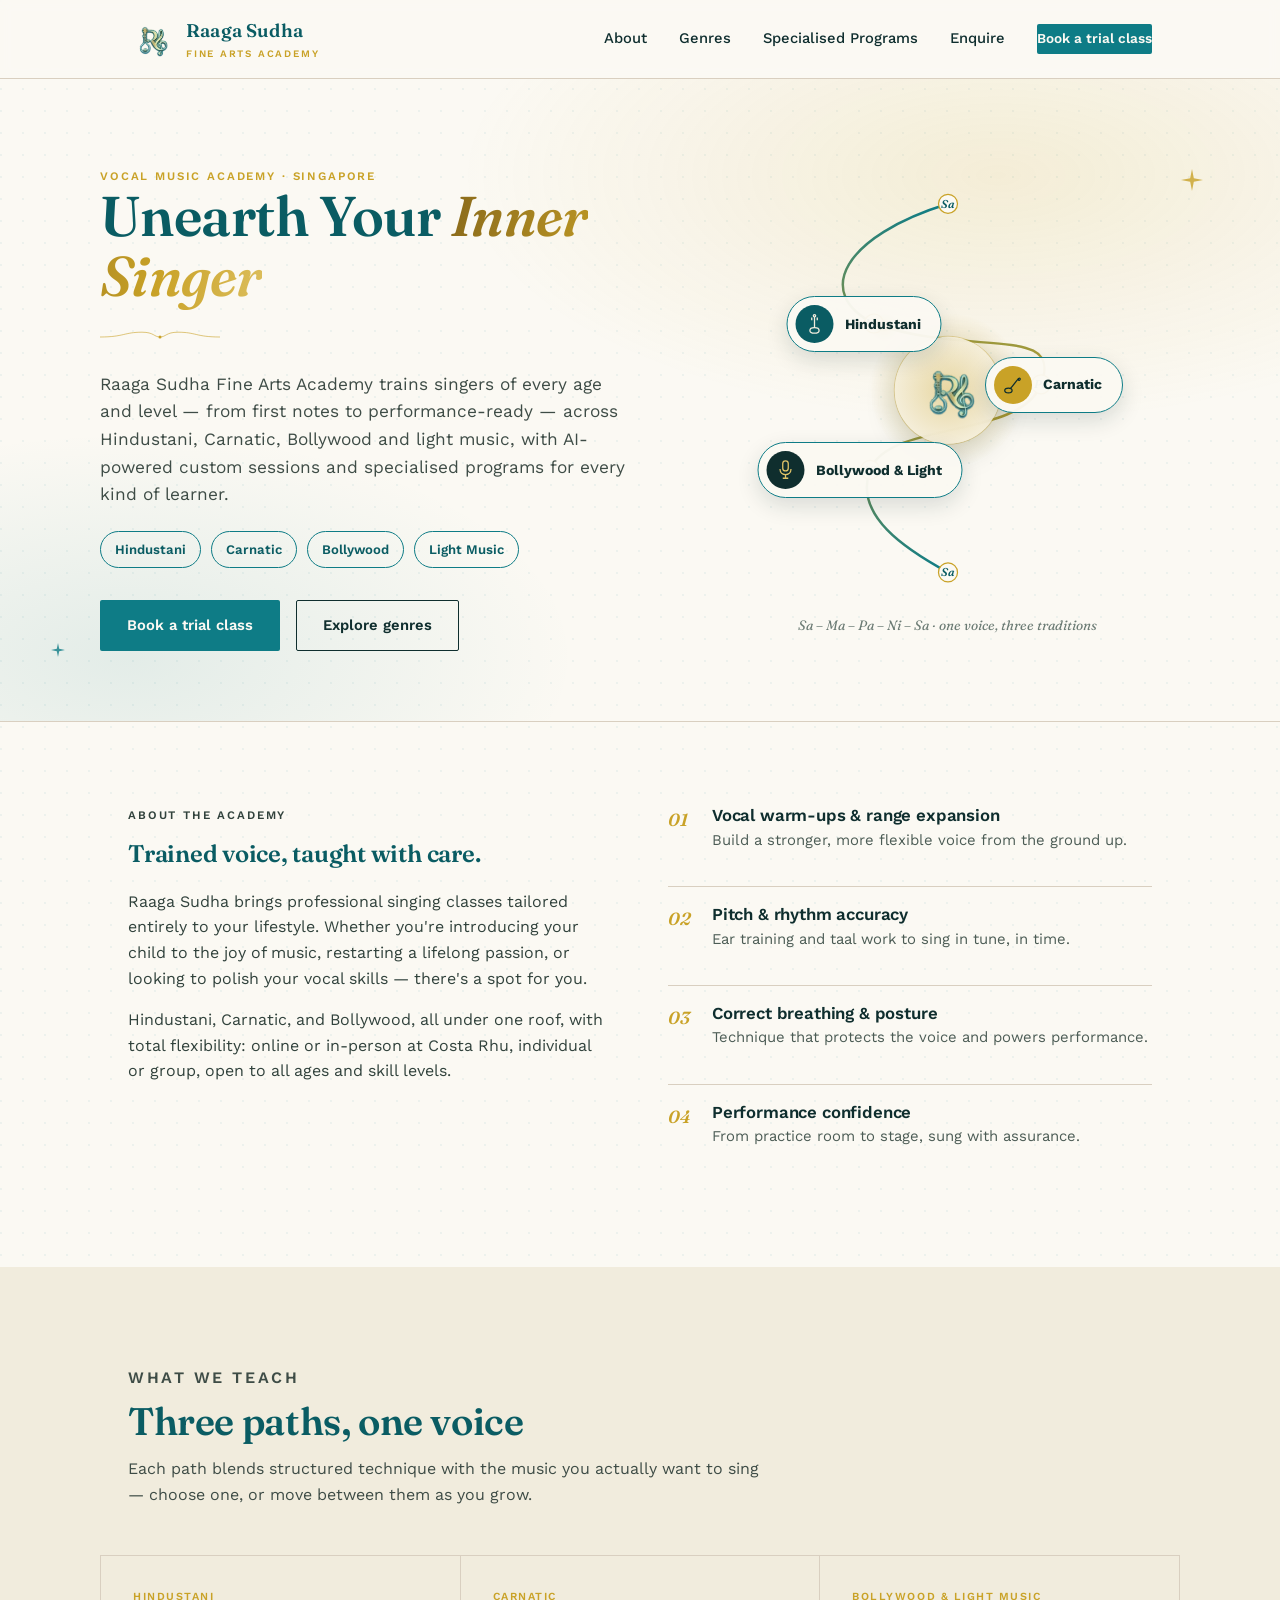
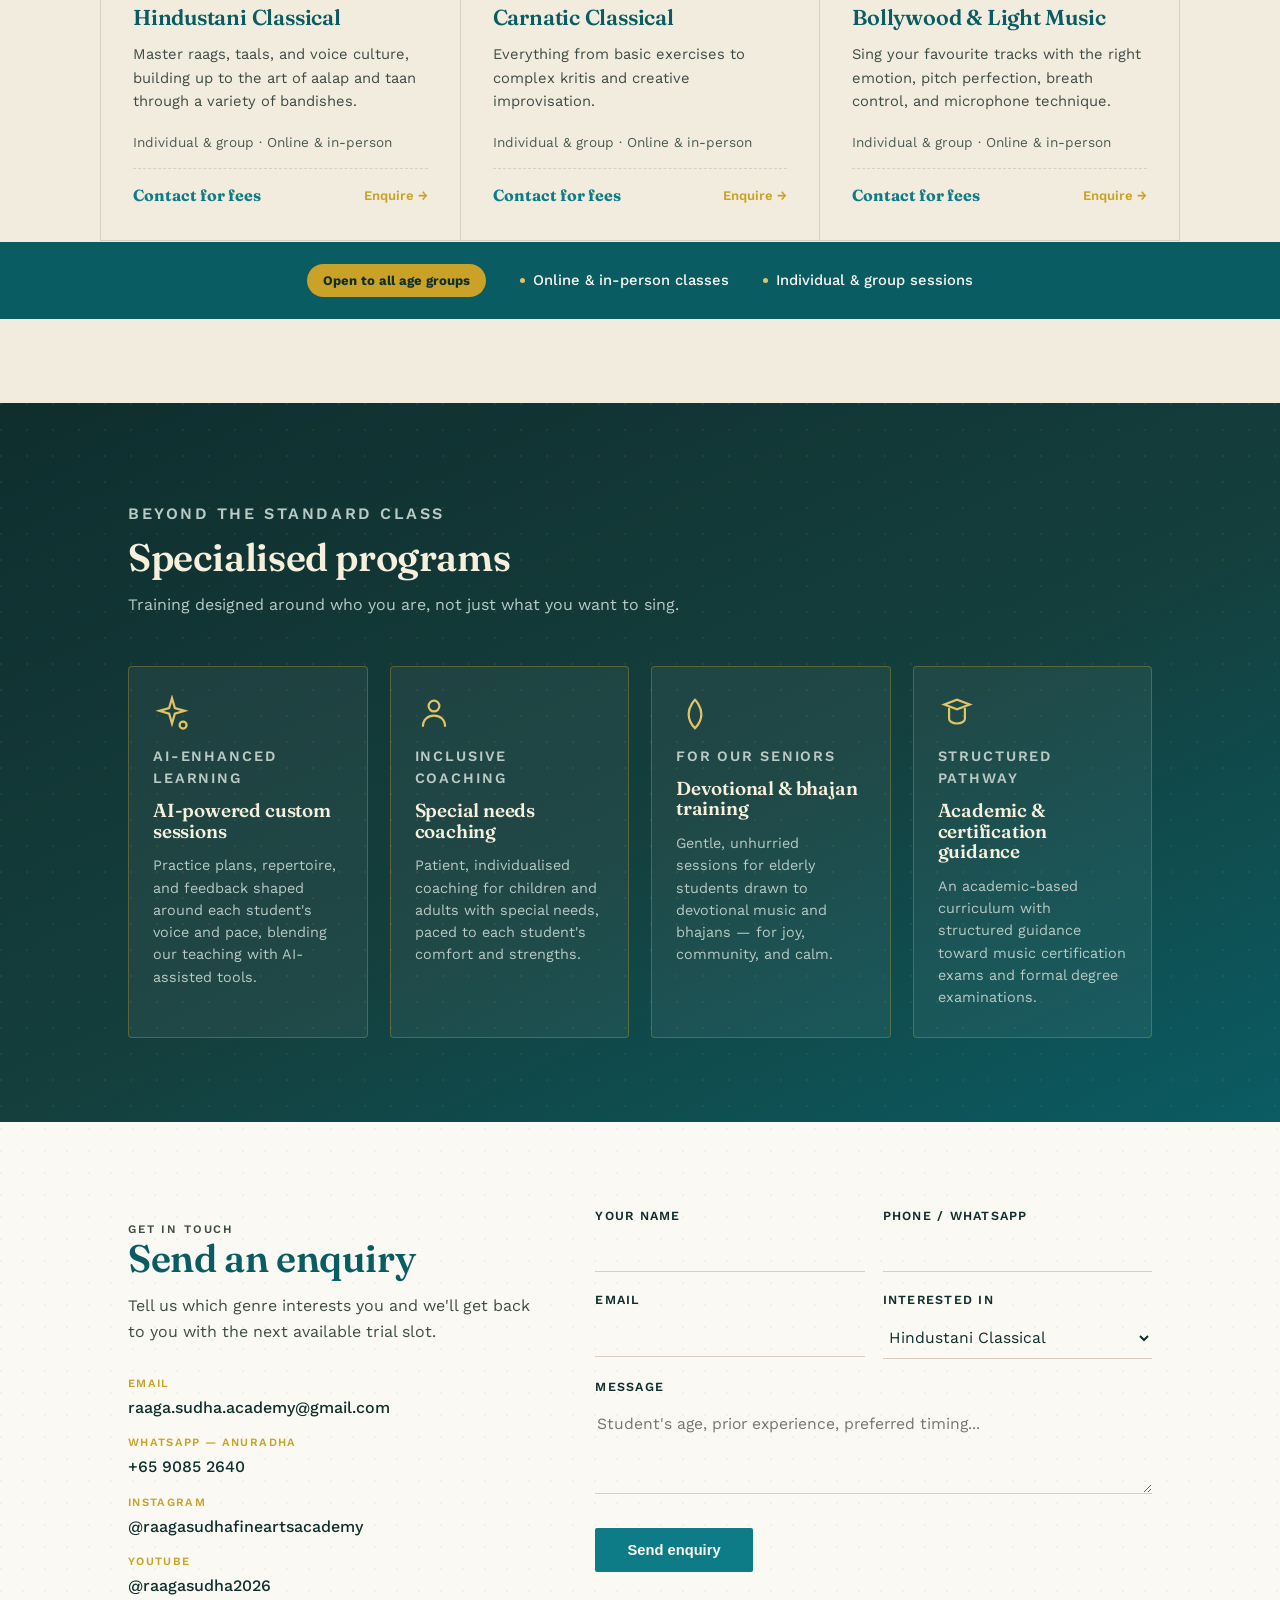
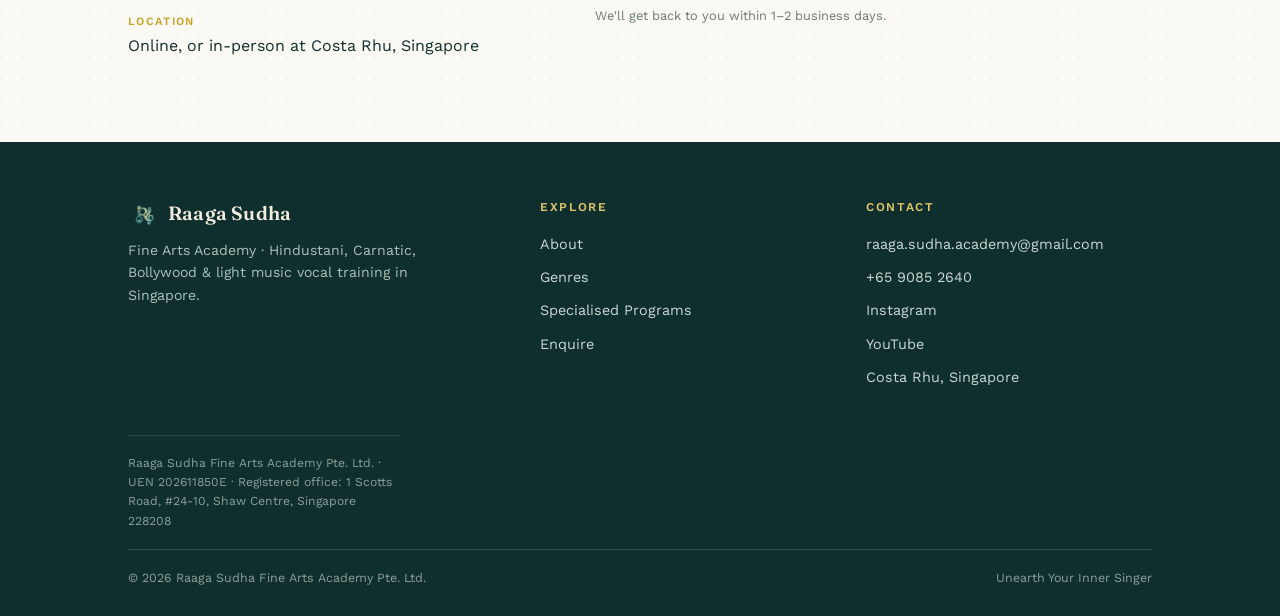
==== index.html @ c81f1ec9 "Add files via upload" ====
<!DOCTYPE html>
<html lang="en">
<head>
<meta charset="UTF-8">
<meta name="viewport" content="width=device-width, initial-scale=1.0">
<title>Raaga Sudha Fine Arts Academy — Unearth Your Inner Singer</title>
<meta name="description" content="Hindustani, Carnatic, Bollywood and light music vocal training in Singapore — AI-powered custom sessions, special needs coaching, devotional training for seniors, and certification guidance. Online and in-person, all ages welcome.">
<link rel="preconnect" href="https://fonts.googleapis.com">
<link rel="preconnect" href="https://fonts.gstatic.com" crossorigin>
<link href="https://fonts.googleapis.com/css2?family=Fraunces:opsz,wght@9..144,300;9..144,450;9..144,600;9..144,700&family=Work+Sans:wght@300;400;500;600&display=swap" rel="stylesheet">
<style>

  /* ============================================================
     RAAGA SUDHA — DESIGN TOKENS (aligned to existing brand flyer)
     Ink:      #0F2E2E  (deep teal-black)
     Paper:    #FBF9F3  (soft ivory)
     Teal:     #0E7C86  (brand teal, primary accent)
     Gold:     #C9A227  (brand gold, secondary accent)
     Hairline: #D9CFC0
     ============================================================ */

  :root{
    --ink:#0F2E2E;
    --paper:#FBF9F3;
    --paper-2:#F1ECDD;
    --teal:#0E7C86;
    --teal-deep:#0A5C63;
    --gold:#C9A227;
    --gold-light:#E0C468;
    --line:#D9CFC0;
    --display: 'Fraunces', serif;
    --body: 'Work Sans', sans-serif;
  }

  *{box-sizing:border-box; margin:0; padding:0;}
  html{scroll-behavior:smooth;}
  body{
    background:var(--paper);
    color:var(--ink);
    font-family:var(--body);
    font-weight:400;
    line-height:1.6;
    -webkit-font-smoothing:antialiased;
  }
  img{max-width:100%; display:block;}
  a{color:inherit;}

  h1,h2,h3{
    font-family:var(--display);
    font-weight:600;
    line-height:1.08;
    letter-spacing:-0.01em;
    color:var(--teal-deep);
  }

  .eyebrow{
    font-family:var(--body);
    text-transform:uppercase;
    letter-spacing:0.16em;
    font-size:0.72rem;
    font-weight:600;
    color:var(--gold);
  }

  .wrap{
    max-width:1080px;
    margin:0 auto;
    padding:0 28px;
  }

  .bg-weave{
    background-image:
      radial-gradient(circle at 1px 1px, rgba(14,124,134,0.06) 1px, transparent 0);
    background-size: 22px 22px;
  }

  /* ---------- header ---------- */
  header{
    position:sticky; top:0; z-index:50;
    background:rgba(251,249,243,0.92);
    backdrop-filter:blur(6px);
    border-bottom:1px solid var(--line);
  }
  .nav{
    display:flex; align-items:center; justify-content:space-between;
    padding:16px 28px;
    max-width:1080px; margin:0 auto;
  }
  .brand{
    display:flex; align-items:center; gap:12px;
    text-decoration:none;
  }
  .brand svg{width:36px; height:36px; flex-shrink:0;}
  .brand-text{
    font-family:var(--display);
    font-weight:600;
    font-size:1.15rem;
    color:var(--teal-deep);
    letter-spacing:0.01em;
  }
  .brand-text span{
    display:block;
    font-family:var(--body);
    font-size:0.62rem;
    letter-spacing:0.18em;
    text-transform:uppercase;
    color:var(--gold);
    font-weight:600;
    margin-top:1px;
  }
  nav.links{display:flex; gap:32px; align-items:center;}
  nav.links a{
    text-decoration:none;
    font-size:0.92rem;
    font-weight:500;
    color:var(--ink);
    position:relative;
    padding:4px 0;
  }
  nav.links a::after{
    content:"";
    position:absolute; left:0; bottom:-2px;
    width:0; height:1.5px;
    background:var(--teal);
    transition:width 0.25s ease;
  }
  nav.links a:hover::after{width:100%;}
  .nav-cta{
    background:var(--teal);
    color:var(--paper) !important;
    padding:9px 20px;
    border-radius:2px;
    font-weight:600 !important;
    font-size:0.85rem !important;
  }
  .nav-cta::after{display:none;}
  .nav-cta:hover{background:var(--teal-deep);}
  .menu-toggle{display:none; background:none; border:none; cursor:pointer; padding:6px;}
  .menu-toggle span{display:block; width:24px; height:2px; background:var(--ink); margin:5px 0;}

  /* ---------- hero ---------- */
  .hero{
    position:relative;
    padding:88px 28px 70px;
    overflow:hidden;
    background:
      radial-gradient(ellipse 60% 55% at 78% 15%, rgba(201,162,39,0.14) 0%, transparent 70%),
      radial-gradient(ellipse 50% 50% at 10% 90%, rgba(14,124,134,0.10) 0%, transparent 70%);
  }
  .logo-mark{
    width:100%; height:100%;
    object-fit:contain;
    display:block;
  }
  .nav-logo{width:46px; height:46px;}
  .footer-logo{width:30px; height:30px; opacity:0.92;}
  .hero-flourish{
    display:flex; align-items:center; gap:14px;
    margin:6px 0 26px;
    color:var(--gold);
  }
  .hero-flourish svg{width:120px; height:16px; flex-shrink:0;}
  .hero-flourish span{
    font-family:var(--display); font-style:italic; font-size:0.92rem;
    color:var(--teal-deep); white-space:nowrap;
  }
  .sparkle{
    position:absolute;
    opacity:0.8;
  }
  .sparkle-1{top:14%; right:6%; width:22px;}
  .sparkle-2{bottom:10%; left:4%; width:14px;}
  .hero-inner{
    max-width:1080px; margin:0 auto;
    display:grid;
    grid-template-columns:1.1fr 0.9fr;
    gap:48px;
    align-items:center;
  }
  .hero h1{
    font-size:clamp(2.3rem, 4.4vw, 3.5rem);
    margin-bottom:22px;
  }
  .hero h1 em{
    font-style:italic;
    background:linear-gradient(100deg, #8A6A1B 0%, var(--gold) 30%, var(--gold-light) 50%, var(--gold) 70%, #8A6A1B 100%);
    background-size:220% auto;
    -webkit-background-clip:text;
    background-clip:text;
    -webkit-text-fill-color:transparent;
    color:var(--gold);
    animation:shimmer 7s ease-in-out infinite;
  }
  @keyframes shimmer{
    0%{background-position:0% center;}
    50%{background-position:100% center;}
    100%{background-position:0% center;}
  }
  @media (prefers-reduced-motion: reduce){
    .hero h1 em{animation:none;}
  }
  .hero p.lede{
    font-size:1.08rem;
    color:#3E4C46;
    max-width:48ch;
    margin-bottom:22px;
  }
  .genre-tags{
    display:flex; flex-wrap:wrap; gap:10px;
    margin-bottom:32px;
  }
  .genre-tags span{
    font-size:0.82rem;
    font-weight:600;
    padding:7px 14px;
    border:1px solid var(--teal);
    color:var(--teal-deep);
    border-radius:999px;
  }
  .hero-ctas{display:flex; gap:16px; flex-wrap:wrap;}

  .btn{
    display:inline-block;
    padding:13px 26px;
    border-radius:2px;
    font-weight:600;
    font-size:0.92rem;
    text-decoration:none;
    transition:all 0.2s ease;
    border:1px solid transparent;
  }
  .btn-primary{background:var(--teal); color:var(--paper);}
  .btn-primary:hover{background:var(--teal-deep);}
  .btn-ghost{border-color:var(--ink); color:var(--ink);}
  .btn-ghost:hover{background:var(--ink); color:var(--paper);}

  /* signature mark: a sargam voice-contour — the melodic line of "Sa Ma Pa Ni Sa"
     drawn as a single glide, the way a svaralipi notation chart plots pitch movement.
     Three genre markers sit where the line passes, so the visual itself says
     "one voice, three traditions" instead of stating it. */
  .voiceline-wrap{
    position:relative;
    width:100%;
    max-width:380px;
    margin:0 auto;
    aspect-ratio:400/440;
  }
  .voiceline-wrap svg.voiceline{width:100%; height:100%; display:block; overflow:visible;}

  .contour-path{
    stroke-dasharray:1000;
    stroke-dashoffset:1000;
    animation:draw-in 2.6s cubic-bezier(.22,.61,.36,1) 0.2s forwards;
  }
  @keyframes draw-in{ to{ stroke-dashoffset:0; } }

  .swara-mark circle{
    fill:var(--paper);
    stroke:var(--gold);
    stroke-width:1.3;
  }
  .swara-mark text{
    font-family:var(--display);
    font-style:italic;
    font-weight:600;
    font-size:12px;
    fill:var(--teal-deep);
  }

  .voice-dot, .voice-dot-core{ opacity:0.9; }

  @media (prefers-reduced-motion: reduce){
    .contour-path{animation:none; stroke-dashoffset:0;}
    .voice-dot, .voice-dot-core{display:none;}
  }

  .voice-center{
    position:absolute; top:50%; left:50%;
    transform:translate(-50%,-50%);
    width:28%; aspect-ratio:1;
    border-radius:50%;
    background:radial-gradient(circle, rgba(251,249,243,0.98) 60%, rgba(251,249,243,0.88) 100%);
    display:flex; align-items:center; justify-content:center;
    box-shadow:0 10px 30px rgba(15,46,46,0.18), 0 0 0 1px rgba(201,162,39,0.35);
    z-index:2;
    animation:logo-pulse 3.2s ease-in-out infinite;
  }
  .voice-center::before{
    content:"";
    position:absolute;
    inset:-22%;
    border-radius:50%;
    background:radial-gradient(circle, rgba(201,162,39,0.40) 0%, rgba(201,162,39,0) 72%);
    z-index:-1;
    animation:halo-pulse 3.2s ease-in-out infinite;
  }
  .voice-center img{
    width:70%; height:70%; object-fit:contain;
    animation:logo-glow 3.2s ease-in-out infinite;
  }
  @keyframes logo-pulse{
    0%,100%{box-shadow:0 10px 30px rgba(15,46,46,0.18), 0 0 0 1px rgba(201,162,39,0.35);}
    50%{box-shadow:0 10px 36px rgba(15,46,46,0.22), 0 0 0 6px rgba(201,162,39,0.30);}
  }
  @keyframes halo-pulse{
    0%,100%{transform:scale(0.92); opacity:0.55;}
    50%{transform:scale(1.18); opacity:1;}
  }
  @keyframes logo-glow{
    0%,100%{filter:drop-shadow(0 0 5px rgba(201,162,39,0.35));}
    50%{filter:drop-shadow(0 0 15px rgba(201,162,39,0.8));}
  }

  .genre-node{
    position:absolute;
    z-index:3;
    transform:translate(-50%,-50%);
    display:flex; align-items:center; gap:11px;
    background:rgba(251,249,243,0.96);
    border:1px solid var(--teal);
    border-radius:999px;
    padding:8px 20px 8px 8px;
    box-shadow:0 8px 22px rgba(15,46,46,0.14);
    white-space:nowrap;
  }
  .genre-node .icon-badge{
    width:38px; height:38px; flex-shrink:0;
    border-radius:50%;
    display:flex; align-items:center; justify-content:center;
  }
  .genre-node .icon-badge svg{width:22px; height:22px;}
  .genre-node span{font-size:0.88rem; font-weight:700; color:var(--ink);}
  .node-hindustani .icon-badge{background:var(--teal-deep);}
  .node-hindustani .icon-badge svg{color:#F1ECDD;}
  .node-carnatic .icon-badge{background:var(--gold);}
  .node-carnatic .icon-badge svg{color:var(--ink);}
  .node-bollywood .icon-badge{background:var(--ink);}
  .node-bollywood .icon-badge svg{color:var(--gold-light);}
  .node-hindustani{top:34.1%; left:28%;}
  .node-carnatic{top:48.6%; left:78%;}
  .node-bollywood{top:69.1%; left:27%;}

  @media (prefers-reduced-motion: reduce){
    .voice-center{animation:none;}
    .voice-center::before{animation:none; opacity:0.7;}
    .voice-center img{animation:none;}
  }

  .voiceline-caption{
    text-align:center;
    font-family:var(--display);
    font-style:italic;
    font-size:0.85rem;
    color:#6A7A73;
    margin-top:16px;
  }

  /* ---------- section shell ---------- */
  section{padding:84px 0;}
  section .head{
    max-width:640px;
    margin-bottom:48px;
  }
  section .head h2{
    font-size:clamp(1.8rem, 3vw, 2.4rem);
    margin-top:10px;
  }
  section .head p{
    margin-top:14px;
    color:#3E4C46;
    font-size:1rem;
  }

  .rule{
    border:none;
    border-top:1px solid var(--line);
    margin:0;
  }

  /* ---------- about ---------- */
  .about-grid{
    display:grid;
    grid-template-columns:1fr 1fr;
    gap:56px;
    align-items:start;
  }
  .about-grid p{margin-bottom:16px; color:#31423C;}
  .pillars{
    display:flex; flex-direction:column; gap:0;
  }
  .pillar{
    display:flex; gap:16px; align-items:flex-start;
    padding:18px 0;
    border-top:1px solid var(--line);
  }
  .pillar:first-child{border-top:none; padding-top:0;}
  .pillar-mark{
    font-family:var(--display);
    font-style:italic;
    font-weight:600;
    color:var(--gold);
    font-size:1.1rem;
    width:28px;
    flex-shrink:0;
  }
  .pillar h3{
    font-size:1.05rem;
    color:var(--ink);
    font-weight:600;
    font-family:var(--body);
    margin-bottom:4px;
  }
  .pillar p{color:#4C5C55; font-size:0.93rem;}

  /* ---------- genres / offerings ---------- */
  .sessions-band{background:var(--paper-2);}
  .session-grid{
    display:grid;
    grid-template-columns:repeat(3, 1fr);
    gap:1px;
    background:var(--line);
    border:1px solid var(--line);
  }
  .session-card{
    background:var(--paper-2);
    padding:32px;
    display:flex;
    flex-direction:column;
    gap:14px;
  }
  .session-form{
    font-size:0.68rem;
    text-transform:uppercase;
    letter-spacing:0.14em;
    font-weight:600;
    color:var(--gold);
  }
  .session-card h3{
    font-size:1.35rem;
    color:var(--teal-deep);
    font-weight:600;
  }
  .session-desc{font-size:0.92rem; color:#3E4C46;}
  .session-meta{
    display:flex; flex-wrap:wrap; gap:8px 18px;
    font-size:0.85rem;
    color:#4C5C55;
    padding-top:4px;
  }
  .session-fee{
    margin-top:auto;
    padding-top:14px;
    border-top:1px dashed var(--line);
    font-size:0.88rem;
    display:flex; justify-content:space-between; align-items:center;
  }
  .session-fee b{color:var(--teal); font-family:var(--display); font-size:1rem;}
  .session-enquire{
    font-size:0.82rem; font-weight:600; color:var(--gold);
    text-decoration:none;
  }
  .session-enquire:hover{color:var(--teal);}

  .format-strip{
    margin-top:1px;
    background:var(--teal-deep);
    color:var(--paper);
    padding:22px 32px;
    display:flex; flex-wrap:wrap; gap:14px 34px;
    align-items:center;
    justify-content:center;
    font-size:0.92rem;
    font-weight:500;
  }
  .format-strip span{display:flex; align-items:center; gap:8px;}
  .format-strip .dot{width:5px; height:5px; border-radius:50%; background:var(--gold-light);}
  .format-strip .badge{
    background:var(--gold);
    color:var(--ink);
    font-weight:700;
    padding:6px 16px;
    border-radius:999px;
    font-size:0.82rem;
  }

  @media (max-width:820px){
    .session-grid{grid-template-columns:1fr;}
  }

  /* ---------- what you'll build ---------- */
  .skills-grid{
    display:grid;
    grid-template-columns:repeat(4,1fr);
    gap:24px;
  }
  .skill{
    padding:26px 20px;
    background:var(--paper);
    border:1px solid var(--line);
    text-align:left;
  }
  .skill h3{
    font-size:1.02rem; font-family:var(--body); font-weight:600;
    color:var(--teal-deep); margin-bottom:6px;
  }
  .skill p{font-size:0.86rem; color:#4C5C55;}
  @media (max-width:820px){
    .skills-grid{grid-template-columns:1fr 1fr;}
  }
  @media (max-width:520px){
    .skills-grid{grid-template-columns:1fr;}
  }

  /* ---------- specialised programs ---------- */
  .programs-section{
    background:linear-gradient(155deg, var(--ink) 0%, #143F3D 55%, var(--teal-deep) 100%);
    color:#EAF0EC;
    position:relative;
    overflow:hidden;
  }
  .programs-section::before{
    content:"";
    position:absolute; inset:0;
    background-image:radial-gradient(circle at 1px 1px, rgba(201,162,39,0.10) 1px, transparent 0);
    background-size:26px 26px;
    pointer-events:none;
  }
  .programs-section .eyebrow{color:var(--gold-light);}
  .programs-section .head h2{color:#F6EFDC;}
  .programs-section .head p{color:#B9C9C3;}
  .programs-grid{
    display:grid;
    grid-template-columns:repeat(4, 1fr);
    gap:22px;
    position:relative;
  }
  .program-card{
    background:rgba(251,249,243,0.05);
    border:1px solid rgba(201,162,39,0.35);
    border-radius:4px;
    padding:28px 24px;
    display:flex; flex-direction:column; gap:12px;
    transition:border-color 0.25s ease, background 0.25s ease;
  }
  .program-card:hover{
    border-color:var(--gold);
    background:rgba(251,249,243,0.08);
  }
  .program-icon{
    width:38px; height:38px;
    color:var(--gold-light);
  }
  .program-card h3{
    font-family:var(--display);
    font-size:1.18rem;
    font-weight:600;
    color:#F6EFDC;
  }
  .program-card p{
    font-size:0.9rem;
    color:#B9C9C3;
    line-height:1.55;
  }
  .program-tag{
    font-size:0.66rem;
    text-transform:uppercase;
    letter-spacing:0.13em;
    font-weight:600;
    color:var(--gold-light);
  }
  @media (max-width:920px){
    .programs-grid{grid-template-columns:1fr 1fr;}
  }
  @media (max-width:560px){
    .programs-grid{grid-template-columns:1fr;}
  }
  .enquire-wrap{
    display:grid;
    grid-template-columns:0.85fr 1.15fr;
    gap:56px;
  }
  .enquire-side h2{font-size:clamp(1.8rem,3vw,2.4rem);}
  .enquire-side p{color:#3E4C46; margin-top:14px;}
  .contact-lines{margin-top:30px; display:flex; flex-direction:column; gap:14px;}
  .contact-lines a{text-decoration:none; font-weight:500;}
  .contact-lines .label{
    display:block;
    font-size:0.7rem;
    text-transform:uppercase;
    letter-spacing:0.12em;
    color:var(--gold);
    font-weight:600;
    margin-bottom:2px;
  }

  form{display:flex; flex-direction:column; gap:18px;}
  .field-row{display:grid; grid-template-columns:1fr 1fr; gap:18px;}
  label{
    display:block;
    font-size:0.78rem;
    text-transform:uppercase;
    letter-spacing:0.1em;
    font-weight:600;
    color:var(--ink);
    margin-bottom:7px;
  }
  input, select, textarea{
    width:100%;
    background:transparent;
    border:none;
    border-bottom:1.5px solid var(--line);
    padding:10px 2px;
    font-family:var(--body);
    font-size:0.98rem;
    color:var(--ink);
    outline:none;
    transition:border-color 0.2s ease;
  }
  input:focus, select:focus, textarea:focus{border-bottom-color:var(--teal);}
  textarea{resize:vertical; min-height:90px;}
  form button{
    align-self:flex-start;
    margin-top:8px;
    background:var(--teal);
    color:var(--paper);
    border:none;
    padding:14px 32px;
    font-weight:600;
    font-size:0.92rem;
    border-radius:2px;
    cursor:pointer;
    transition:background 0.2s ease;
  }
  form button:hover{background:var(--teal-deep);}
  form button:focus-visible, a:focus-visible, input:focus-visible, select:focus-visible, textarea:focus-visible{
    outline:2px solid var(--teal); outline-offset:2px;
  }
  .form-note{font-size:0.8rem; color:#6A7A73; margin-top:-6px;}
  #form-status{font-size:0.88rem; margin-top:4px;}

  @media (max-width:720px){
    .field-row{grid-template-columns:1fr;}
    .enquire-wrap{grid-template-columns:1fr;}
  }

  /* ---------- footer ---------- */
  footer{
    background:var(--ink);
    color:#CBD8D3;
    padding:56px 0 28px;
  }
  .footer-grid{
    display:grid;
    grid-template-columns:1.3fr 1fr 1fr;
    gap:40px;
    padding-bottom:28px;
  }
  footer h4{
    font-family:var(--body);
    font-size:0.75rem;
    text-transform:uppercase;
    letter-spacing:0.14em;
    color:var(--gold-light);
    font-weight:600;
    margin-bottom:16px;
  }
  footer .brand-text{color:#F1ECDD;}
  footer p{font-size:0.88rem; color:#AEC0B9; max-width:34ch;}
  footer ul{list-style:none;}
  footer li{margin-bottom:10px; font-size:0.9rem;}
  footer a{text-decoration:none; color:#CBD8D3;}
  footer a:hover{color:var(--gold-light);}
  .legal-line{
    font-size:0.76rem; color:#8CA098;
    padding-top:18px; border-top:1px solid rgba(203,216,211,0.15);
    margin-top:8px;
  }
  .footer-bottom{
    border-top:1px solid rgba(203,216,211,0.18);
    padding-top:18px;
    margin-top:18px;
    font-size:0.78rem;
    color:#8CA098;
    display:flex; justify-content:space-between; flex-wrap:wrap; gap:10px;
  }

  @media (max-width:860px){
    .hero-inner{grid-template-columns:1fr;}
    .hero-visual{order:-1; padding-bottom:12px;}
    .voiceline-wrap{max-width:250px; margin:0 auto;}
    .about-grid{grid-template-columns:1fr;}
    .footer-grid{grid-template-columns:1fr 1fr;}
  }
  @media (max-width:640px){
    nav.links{display:none;}
    .menu-toggle{display:block;}
    nav.links.open{
      display:flex; flex-direction:column;
      position:absolute; top:100%; left:0; right:0;
      background:var(--paper); padding:20px 28px 28px;
      border-bottom:1px solid var(--line);
      gap:18px;
    }
    .footer-grid{grid-template-columns:1fr;}
    .genre-node{padding:6px 14px 6px 6px; gap:8px;}
    .genre-node .icon-badge{width:30px; height:30px;}
    .genre-node .icon-badge svg{width:18px; height:18px;}
    .genre-node span{font-size:0.72rem;}
  }
</style>
</head>
<body class="bg-weave">

<header>
  <div class="nav">
    <a href="#top" class="brand">
      <img class="logo-mark nav-logo" src="logo.PNG" alt="Raaga Sudha logo">
      <span class="brand-text">Raaga Sudha<span>Fine Arts Academy</span></span>
    </a>
    <button class="menu-toggle" id="menuToggle" aria-label="Toggle navigation" aria-expanded="false">
      <span></span><span></span><span></span>
    </button>
    <nav class="links" id="navLinks">
      <a href="#about">About</a>
      <a href="#genres">Genres</a>
      <a href="#programs">Specialised Programs</a>
      <a href="#enquire">Enquire</a>
      <a href="#enquire" class="nav-cta">Book a trial class</a>
    </nav>
  </div>
</header>

<main id="top">

  <!-- ================= HERO ================= -->
  <section class="hero">
    <svg class="sparkle sparkle-1" viewBox="0 0 24 24" fill="none" xmlns="http://www.w3.org/2000/svg" aria-hidden="true">
      <path d="M12 0 L14 10 L24 12 L14 14 L12 24 L10 14 L0 12 L10 10 Z" fill="#C9A227"/>
    </svg>
    <svg class="sparkle sparkle-2" viewBox="0 0 24 24" fill="none" xmlns="http://www.w3.org/2000/svg" aria-hidden="true">
      <path d="M12 0 L14 10 L24 12 L14 14 L12 24 L10 14 L0 12 L10 10 Z" fill="#0E7C86"/>
    </svg>
    <div class="hero-inner">
      <div>
        <p class="eyebrow">Vocal Music Academy &middot; Singapore</p>
        <h1>Unearth Your <em>Inner Singer</em></h1>
        <div class="hero-flourish">
          <svg viewBox="0 0 200 20" xmlns="http://www.w3.org/2000/svg" aria-hidden="true">
            <path d="M0 10 C40 10 40 2 70 2 C90 2 90 10 100 10 C110 10 110 2 130 2 C160 2 160 10 200 10" stroke="#C9A227" stroke-width="1" fill="none"/>
            <circle cx="100" cy="10" r="2.5" fill="#C9A227"/>
          </svg>
        </div>
        <p class="lede">Raaga Sudha Fine Arts Academy trains singers of every age and level — from first notes to performance-ready — across Hindustani, Carnatic, Bollywood and light music, with AI-powered custom sessions and specialised programs for every kind of learner.</p>
        <div class="genre-tags">
          <span>Hindustani</span>
          <span>Carnatic</span>
          <span>Bollywood</span>
          <span>Light Music</span>
        </div>
        <div class="hero-ctas">
          <a href="#enquire" class="btn btn-primary">Book a trial class</a>
          <a href="#genres" class="btn btn-ghost">Explore genres</a>
        </div>
      </div>
      <div class="hero-visual">
        <div class="voiceline-wrap">
          <svg class="voiceline" viewBox="0 0 400 440" xmlns="http://www.w3.org/2000/svg" aria-hidden="true">
            <defs>
              <linearGradient id="contourGrad" x1="0" y1="0" x2="0" y2="1">
                <stop offset="0%" stop-color="#0E7C86"/>
                <stop offset="50%" stop-color="#C9A227"/>
                <stop offset="100%" stop-color="#0E7C86"/>
              </linearGradient>
              <radialGradient id="dotGlow" cx="50%" cy="50%" r="50%">
                <stop offset="0%" stop-color="#C9A227" stop-opacity="0.85"/>
                <stop offset="100%" stop-color="#C9A227" stop-opacity="0"/>
              </radialGradient>
            </defs>

            <path id="voiceContour" class="contour-path" pathLength="1000"
              d="M200,24 C90,58 58,118 122,150 C224,186 322,150 298,214 C276,272 138,252 118,304 C100,352 156,388 200,412"
              fill="none" stroke="url(#contourGrad)" stroke-width="2.6" stroke-linecap="round"/>

            <g class="swara-mark"><circle cx="200" cy="24" r="10"/><text x="200" y="28" text-anchor="middle">Sa</text></g>
            <g class="swara-mark"><circle cx="122" cy="150" r="10"/><text x="122" y="154" text-anchor="middle">Ma</text></g>
            <g class="swara-mark"><circle cx="298" cy="214" r="10"/><text x="298" y="218" text-anchor="middle">Pa</text></g>
            <g class="swara-mark"><circle cx="118" cy="304" r="10"/><text x="118" y="308" text-anchor="middle">Ni</text></g>
            <g class="swara-mark"><circle cx="200" cy="412" r="10"/><text x="200" y="416" text-anchor="middle">Sa</text></g>

            <circle class="voice-dot" r="15" fill="url(#dotGlow)">
              <animateMotion dur="9s" repeatCount="indefinite">
                <mpath href="#voiceContour"/>
              </animateMotion>
            </circle>
            <circle class="voice-dot-core" r="4" fill="#C9A227">
              <animateMotion dur="9s" repeatCount="indefinite">
                <mpath href="#voiceContour"/>
              </animateMotion>
            </circle>
          </svg>

          <div class="voice-center">
            <img src="logo.PNG" alt="Raaga Sudha logo">
          </div>

          <div class="genre-node node-hindustani">
            <span class="icon-badge">
              <svg viewBox="0 0 24 24" fill="none" stroke="currentColor" stroke-width="1.4" aria-hidden="true">
                <ellipse cx="12" cy="19" rx="5" ry="3"/>
                <path d="M12 16 L12 4"/>
                <circle cx="12" cy="3" r="1.3"/>
                <path d="M9 5 L9 8 M15 5 L15 8"/>
              </svg>
            </span>
            <span>Hindustani</span>
          </div>
          <div class="genre-node node-carnatic">
            <span class="icon-badge">
              <svg viewBox="0 0 24 24" fill="none" stroke="currentColor" stroke-width="1.4" aria-hidden="true">
                <ellipse cx="7" cy="18" rx="4" ry="2.6"/>
                <path d="M9 16 C13 12 15 8 18 5"/>
                <path d="M18 5 C19.5 4 20.5 5 19.5 6.5 C18.7 7.6 17.3 6.8 18 5 Z"/>
              </svg>
            </span>
            <span>Carnatic</span>
          </div>
          <div class="genre-node node-bollywood">
            <span class="icon-badge">
              <svg viewBox="0 0 24 24" fill="none" stroke="currentColor" stroke-width="1.4" aria-hidden="true">
                <rect x="9" y="2" width="6" height="11" rx="3"/>
                <path d="M6 11 C6 15 9 17 12 17 C15 17 18 15 18 11"/>
                <path d="M12 17 L12 21 M9 21 L15 21"/>
              </svg>
            </span>
            <span>Bollywood &amp; Light</span>
          </div>
        </div>
        <p class="voiceline-caption">Sa – Ma – Pa – Ni – Sa &middot; one voice, three traditions</p>
      </div>
    </div>
  </section>

  <hr class="rule">

  <!-- ================= ABOUT ================= -->
  <section id="about">
    <div class="wrap about-grid">
      <div>
        <p class="eyebrow">About the academy</p>
        <h2 style="margin-top:10px;">Trained voice, taught with care.</h2>
        <p style="margin-top:22px;">Raaga Sudha brings professional singing classes tailored entirely to your lifestyle. Whether you're introducing your child to the joy of music, restarting a lifelong passion, or looking to polish your vocal skills — there's a spot for you.</p>
        <p>Hindustani, Carnatic, and Bollywood, all under one roof, with total flexibility: online or in-person at Costa Rhu, individual or group, open to all ages and skill levels.</p>
      </div>
      <div class="pillars">
        <div class="pillar">
          <span class="pillar-mark">01</span>
          <div><h3>Vocal warm-ups &amp; range expansion</h3><p>Build a stronger, more flexible voice from the ground up.</p></div>
        </div>
        <div class="pillar">
          <span class="pillar-mark">02</span>
          <div><h3>Pitch &amp; rhythm accuracy</h3><p>Ear training and taal work to sing in tune, in time.</p></div>
        </div>
        <div class="pillar">
          <span class="pillar-mark">03</span>
          <div><h3>Correct breathing &amp; posture</h3><p>Technique that protects the voice and powers performance.</p></div>
        </div>
        <div class="pillar">
          <span class="pillar-mark">04</span>
          <div><h3>Performance confidence</h3><p>From practice room to stage, sung with assurance.</p></div>
        </div>
      </div>
    </div>
  </section>

  <!-- ================= GENRES ================= -->
  <section id="genres" class="sessions-band">
    <div class="wrap">
      <div class="head">
        <p class="eyebrow">What we teach</p>
        <h2>Three paths, one voice</h2>
        <p>Each path blends structured technique with the music you actually want to sing — choose one, or move between them as you grow.</p>
      </div>
    </div>
    <div class="wrap" style="padding:0;">
      <div class="session-grid" id="sessionGrid"></div>
    </div>
    <div class="format-strip">
      <span class="badge">Open to all age groups</span>
      <span><span class="dot"></span>Online &amp; in-person classes</span>
      <span><span class="dot"></span>Individual &amp; group sessions</span>
    </div>
  </section>

  <!-- ================= SPECIALISED PROGRAMS ================= -->
  <section id="programs" class="programs-section">
    <div class="wrap">
      <div class="head">
        <p class="eyebrow">Beyond the standard class</p>
        <h2>Specialised programs</h2>
        <p>Training designed around who you are, not just what you want to sing.</p>
      </div>
      <div class="programs-grid">
        <div class="program-card">
          <svg class="program-icon" viewBox="0 0 24 24" fill="none" stroke="currentColor" stroke-width="1.4" aria-hidden="true">
            <path d="M12 2 L13.8 8.2 L20 10 L13.8 11.8 L12 18 L10.2 11.8 L4 10 L10.2 8.2 Z"/>
            <circle cx="19" cy="19" r="2.2"/>
          </svg>
          <p class="program-tag">AI-Enhanced Learning</p>
          <h3>AI-powered custom sessions</h3>
          <p>Practice plans, repertoire, and feedback shaped around each student's voice and pace, blending our teaching with AI-assisted tools.</p>
        </div>
        <div class="program-card">
          <svg class="program-icon" viewBox="0 0 24 24" fill="none" stroke="currentColor" stroke-width="1.4" aria-hidden="true">
            <circle cx="12" cy="7" r="3.4"/>
            <path d="M5 20 C5 15.5 8 13 12 13 C16 13 19 15.5 19 20"/>
          </svg>
          <p class="program-tag">Inclusive Coaching</p>
          <h3>Special needs coaching</h3>
          <p>Patient, individualised coaching for children and adults with special needs, paced to each student's comfort and strengths.</p>
        </div>
        <div class="program-card">
          <svg class="program-icon" viewBox="0 0 24 24" fill="none" stroke="currentColor" stroke-width="1.4" aria-hidden="true">
            <path d="M12 3 C12 3 8 7 8 12 C8 16 10 19 12 21 C14 19 16 16 16 12 C16 7 12 3 12 3 Z"/>
          </svg>
          <p class="program-tag">For Our Seniors</p>
          <h3>Devotional &amp; bhajan training</h3>
          <p>Gentle, unhurried sessions for elderly students drawn to devotional music and bhajans — for joy, community, and calm.</p>
        </div>
        <div class="program-card">
          <svg class="program-icon" viewBox="0 0 24 24" fill="none" stroke="currentColor" stroke-width="1.4" aria-hidden="true">
            <path d="M4 6 L12 3 L20 6 L12 9 Z"/>
            <path d="M7 8 V15 C7 16.5 9 18 12 18 C15 18 17 16.5 17 15 V8"/>
          </svg>
          <p class="program-tag">Structured Pathway</p>
          <h3>Academic &amp; certification guidance</h3>
          <p>An academic-based curriculum with structured guidance toward music certification exams and formal degree examinations.</p>
        </div>
      </div>
    </div>
  </section>

  <!-- ================= ENQUIRY ================= -->
  <section id="enquire">
    <div class="wrap enquire-wrap">
      <div class="enquire-side">
        <p class="eyebrow">Get in touch</p>
        <h2>Send an enquiry</h2>
        <p>Tell us which genre interests you and we'll get back to you with the next available trial slot.</p>
        <div class="contact-lines">
          <div><span class="label">Email</span><a href="mailto:raaga.sudha.academy@gmail.com">raaga.sudha.academy@gmail.com</a></div>
          <div><span class="label">WhatsApp &mdash; Anuradha</span><a href="https://wa.me/6590852640">+65 9085 2640</a></div>
          <div><span class="label">Instagram</span><a href="https://www.instagram.com/raagasudhafineartsacademy" target="_blank" rel="noopener">@raagasudhafineartsacademy</a></div>
          <div><span class="label">YouTube</span><a href="https://www.youtube.com/@raagasudha2026" target="_blank" rel="noopener">@raagasudha2026</a></div>
          <div><span class="label">Location</span><span>Online, or in-person at Costa Rhu, Singapore</span></div>
        </div>

      </div>
      <div>
        <form id="enquiryForm">
          <div class="field-row">
            <div>
              <label for="name">Your name</label>
              <input type="text" id="name" name="name" required>
            </div>
            <div>
              <label for="phone">Phone / WhatsApp</label>
              <input type="tel" id="phone" name="phone" required>
            </div>
          </div>
          <div class="field-row">
            <div>
              <label for="email">Email</label>
              <input type="email" id="email" name="email" required>
            </div>
            <div>
              <label for="interest">Interested in</label>
              <select id="interest" name="interest">
                <option>Hindustani Classical</option>
                <option>Carnatic Classical</option>
                <option>Bollywood &amp; Light Music</option>
                <option>AI-Powered Custom Sessions</option>
                <option>Special Needs Coaching</option>
                <option>Devotional &amp; Bhajan Training</option>
                <option>Certification / Degree Guidance</option>
                <option>Not sure yet</option>
              </select>
            </div>
          </div>
          <div>
            <label for="message">Message</label>
            <textarea id="message" name="message" placeholder="Student's age, prior experience, preferred timing..."></textarea>
          </div>
          <button type="submit">Send enquiry</button>
          <p id="form-status" class="form-note"></p>
          <p class="form-note">We'll get back to you within 1–2 business days.</p>
        </form>
      </div>
    </div>
  </section>

</main>

<footer>
  <div class="wrap">
    <div class="footer-grid">
      <div>
        <div style="display:flex; align-items:center; gap:10px; margin-bottom:2px;">
          <img class="logo-mark footer-logo" src="logo.PNG" alt="Raaga Sudha logo">
          <p class="brand-text" style="font-family:var(--display); font-size:1.2rem;">Raaga Sudha</p>
        </div>
        <p style="margin-top:10px;">Fine Arts Academy &middot; Hindustani, Carnatic, Bollywood &amp; light music vocal training in Singapore.</p>
      </div>
      <div>
        <h4>Explore</h4>
        <ul>
          <li><a href="#about">About</a></li>
          <li><a href="#genres">Genres</a></li>
          <li><a href="#programs">Specialised Programs</a></li>
          <li><a href="#enquire">Enquire</a></li>
        </ul>
      </div>
      <div>
        <h4>Contact</h4>
        <ul>
          <li><a href="mailto:raaga.sudha.academy@gmail.com">raaga.sudha.academy@gmail.com</a></li>
          <li><a href="https://wa.me/6590852640">+65 9085 2640</a></li>
          <li><a href="https://www.instagram.com/raagasudhafineartsacademy" target="_blank" rel="noopener">Instagram</a></li>
          <li><a href="https://www.youtube.com/@raagasudha2026" target="_blank" rel="noopener">YouTube</a></li>
          <li>Costa Rhu, Singapore</li>
        </ul>
      </div>
    </div>
    <p class="legal-line">Raaga Sudha Fine Arts Academy Pte. Ltd. &middot; UEN 202611850E &middot; Registered office: 1 Scotts Road, #24-10, Shaw Centre, Singapore 228208</p>
    <div class="footer-bottom">
      <span>&copy; <span id="year"></span> Raaga Sudha Fine Arts Academy Pte. Ltd.</span>
      <span>Unearth Your Inner Singer</span>
    </div>
  </div>
</footer>

<script>
/* Class content — genres offered */
const SESSIONS = [
  {
    form: "Hindustani",
    title: "Hindustani Classical",
    meta: "Individual &amp; group &middot; Online &amp; in-person",
    desc: "Master raags, taals, and voice culture, building up to the art of aalap and taan through a variety of bandishes.",
    fee: "Contact for fees"
  },
  {
    form: "Carnatic",
    title: "Carnatic Classical",
    meta: "Individual &amp; group &middot; Online &amp; in-person",
    desc: "Everything from basic exercises to complex kritis and creative improvisation.",
    fee: "Contact for fees"
  },
  {
    form: "Bollywood & Light Music",
    title: "Bollywood & Light Music",
    meta: "Individual &amp; group &middot; Online &amp; in-person",
    desc: "Sing your favourite tracks with the right emotion, pitch perfection, breath control, and microphone technique.",
    fee: "Contact for fees"
  }
];

const FORM_ENDPOINT = "https://formspree.io/f/mpqvkjgg";

document.getElementById('year').textContent = new Date().getFullYear();

const grid = document.getElementById('sessionGrid');
SESSIONS.forEach(s => {
  const card = document.createElement('div');
  card.className = 'session-card';
  card.innerHTML = `
    <div>
      <p class="session-form">${s.form}</p>
      <h3>${s.title}</h3>
    </div>
    <p class="session-desc">${s.desc}</p>
    <p class="session-meta">${s.meta}</p>
    <div class="session-fee">
      <b>${s.fee}</b>
      <a class="session-enquire" href="#enquire">Enquire &rarr;</a>
    </div>
  `;
  grid.appendChild(card);
});

// mobile nav toggle
const menuToggle = document.getElementById('menuToggle');
const navLinks = document.getElementById('navLinks');
menuToggle.addEventListener('click', () => {
  const isOpen = navLinks.classList.toggle('open');
  menuToggle.setAttribute('aria-expanded', isOpen);
});
navLinks.querySelectorAll('a').forEach(a => a.addEventListener('click', () => {
  navLinks.classList.remove('open');
  menuToggle.setAttribute('aria-expanded', false);
}));

// enquiry form handling
const form = document.getElementById('enquiryForm');
const status = document.getElementById('form-status');
form.addEventListener('submit', (e) => {
  if(FORM_ENDPOINT.startsWith('mailto:')){
    e.preventDefault();
    const data = new FormData(form);
    const body = `Name: ${data.get('name')}\nPhone: ${data.get('phone')}\nEmail: ${data.get('email')}\nInterested in: ${data.get('interest')}\nMessage: ${data.get('message')}`;
    const mailto = `${FORM_ENDPOINT}?subject=${encodeURIComponent('Enquiry: ' + data.get('interest'))}&body=${encodeURIComponent(body)}`;
    window.location.href = mailto;
    status.textContent = "Opening your email app...";
  } else {
    e.preventDefault();
    status.textContent = "Sending...";
    fetch(FORM_ENDPOINT, {
      method: 'POST',
      body: new FormData(form),
      headers: { 'Accept': 'application/json' }
    }).then(r => {
      if(r.ok){ status.textContent = "Thank you — we'll be in touch soon."; form.reset(); }
      else { status.textContent = "Something went wrong. Please email us directly."; }
    }).catch(() => { status.textContent = "Something went wrong. Please email us directly."; });
  }
});
</script>

</body>
</html>
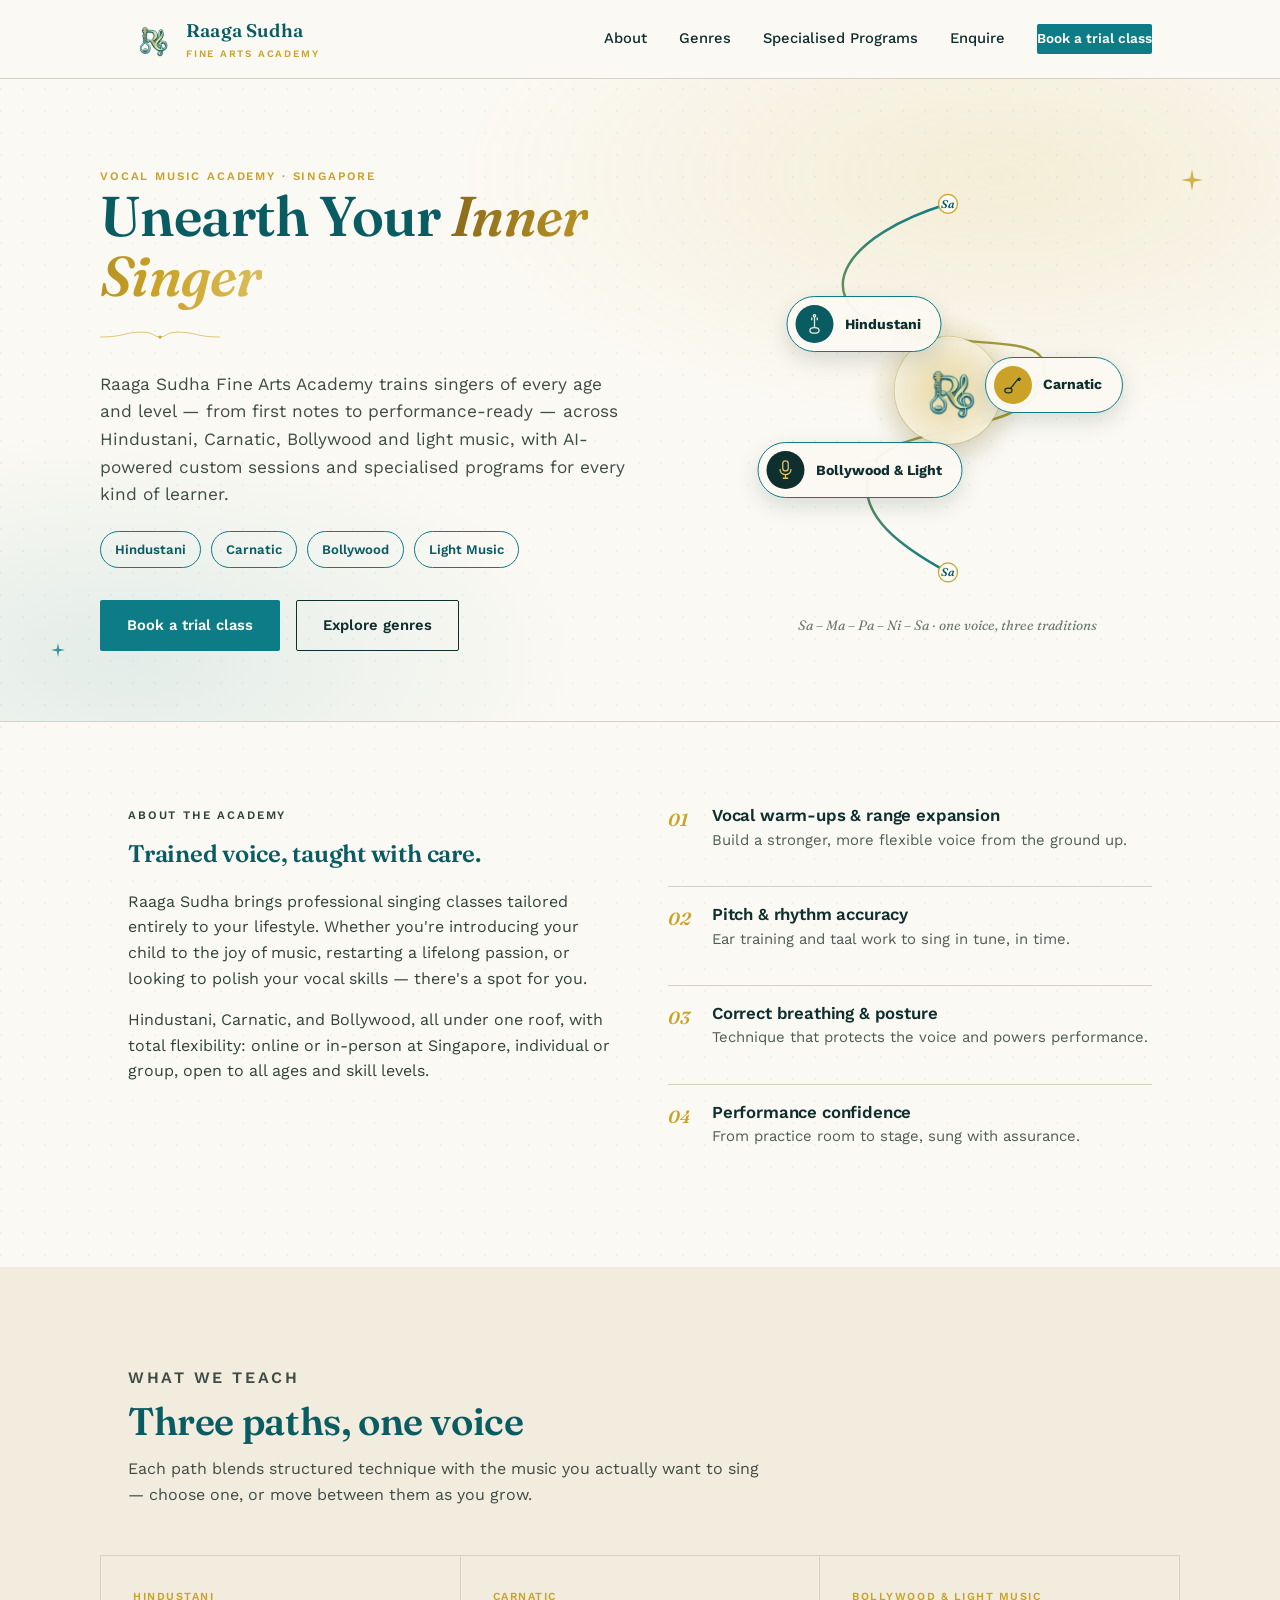
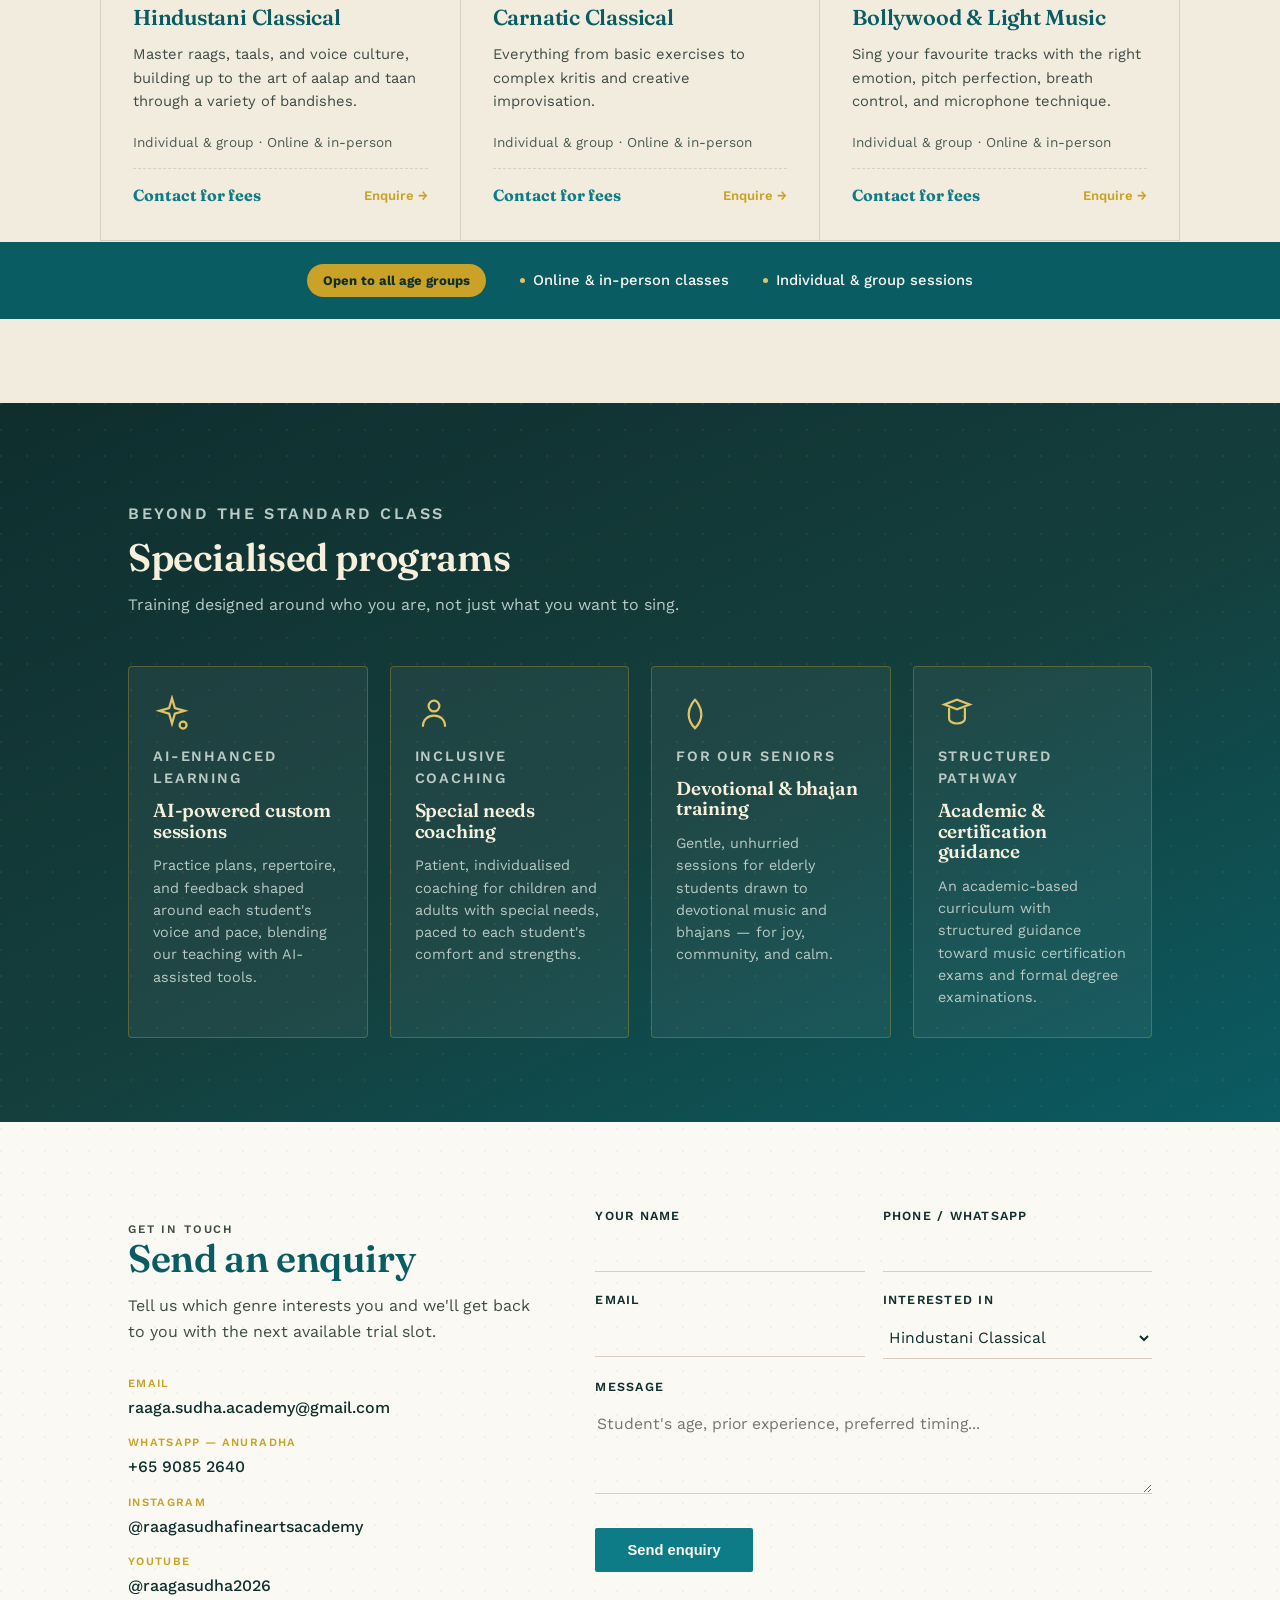
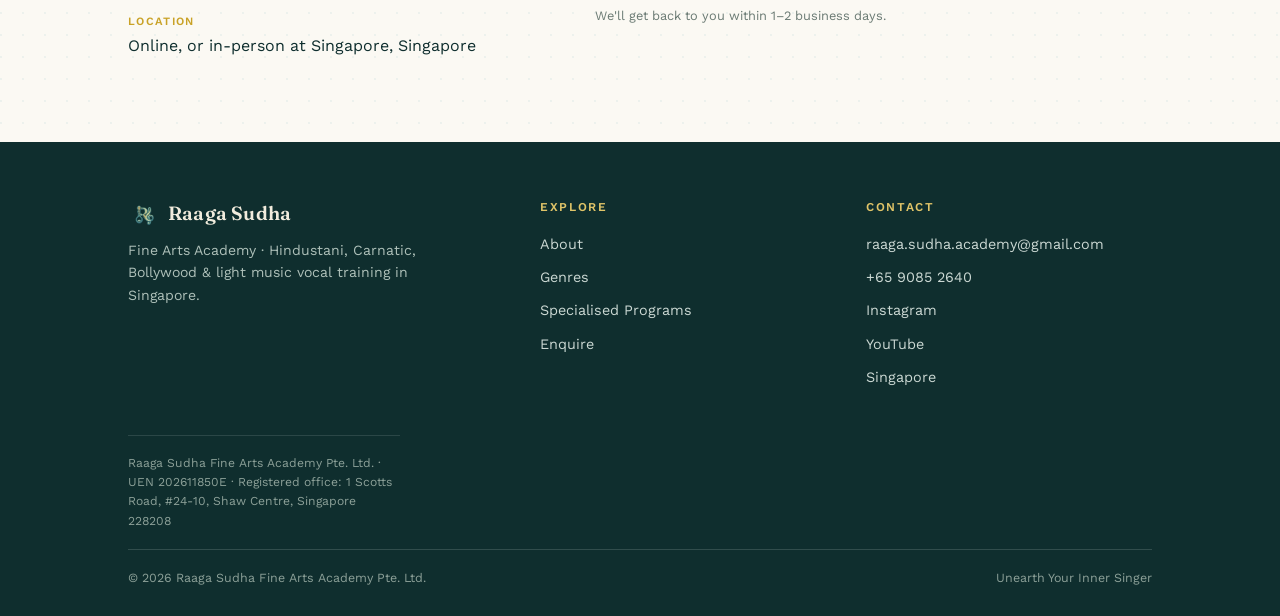
==== commit 0d7e3be0: "Update location references to Singapore" ====
--- a/index.html
+++ b/index.html
@@ -849,7 +849,7 @@
         <p class="eyebrow">About the academy</p>
         <h2 style="margin-top:10px;">Trained voice, taught with care.</h2>
         <p style="margin-top:22px;">Raaga Sudha brings professional singing classes tailored entirely to your lifestyle. Whether you're introducing your child to the joy of music, restarting a lifelong passion, or looking to polish your vocal skills — there's a spot for you.</p>
-        <p>Hindustani, Carnatic, and Bollywood, all under one roof, with total flexibility: online or in-person at Costa Rhu, individual or group, open to all ages and skill levels.</p>
+        <p>Hindustani, Carnatic, and Bollywood, all under one roof, with total flexibility: online or in-person at Singapore, individual or group, open to all ages and skill levels.</p>
       </div>
       <div class="pillars">
         <div class="pillar">
@@ -951,7 +951,7 @@
           <div><span class="label">WhatsApp &mdash; Anuradha</span><a href="https://wa.me/6590852640">+65 9085 2640</a></div>
           <div><span class="label">Instagram</span><a href="https://www.instagram.com/raagasudhafineartsacademy" target="_blank" rel="noopener">@raagasudhafineartsacademy</a></div>
           <div><span class="label">YouTube</span><a href="https://www.youtube.com/@raagasudha2026" target="_blank" rel="noopener">@raagasudha2026</a></div>
-          <div><span class="label">Location</span><span>Online, or in-person at Costa Rhu, Singapore</span></div>
+          <div><span class="label">Location</span><span>Online, or in-person at Singapore, Singapore</span></div>
         </div>
 
       </div>
@@ -1026,7 +1026,7 @@
           <li><a href="https://wa.me/6590852640">+65 9085 2640</a></li>
           <li><a href="https://www.instagram.com/raagasudhafineartsacademy" target="_blank" rel="noopener">Instagram</a></li>
           <li><a href="https://www.youtube.com/@raagasudha2026" target="_blank" rel="noopener">YouTube</a></li>
-          <li>Costa Rhu, Singapore</li>
+          <li> Singapore</li>
         </ul>
       </div>
     </div>
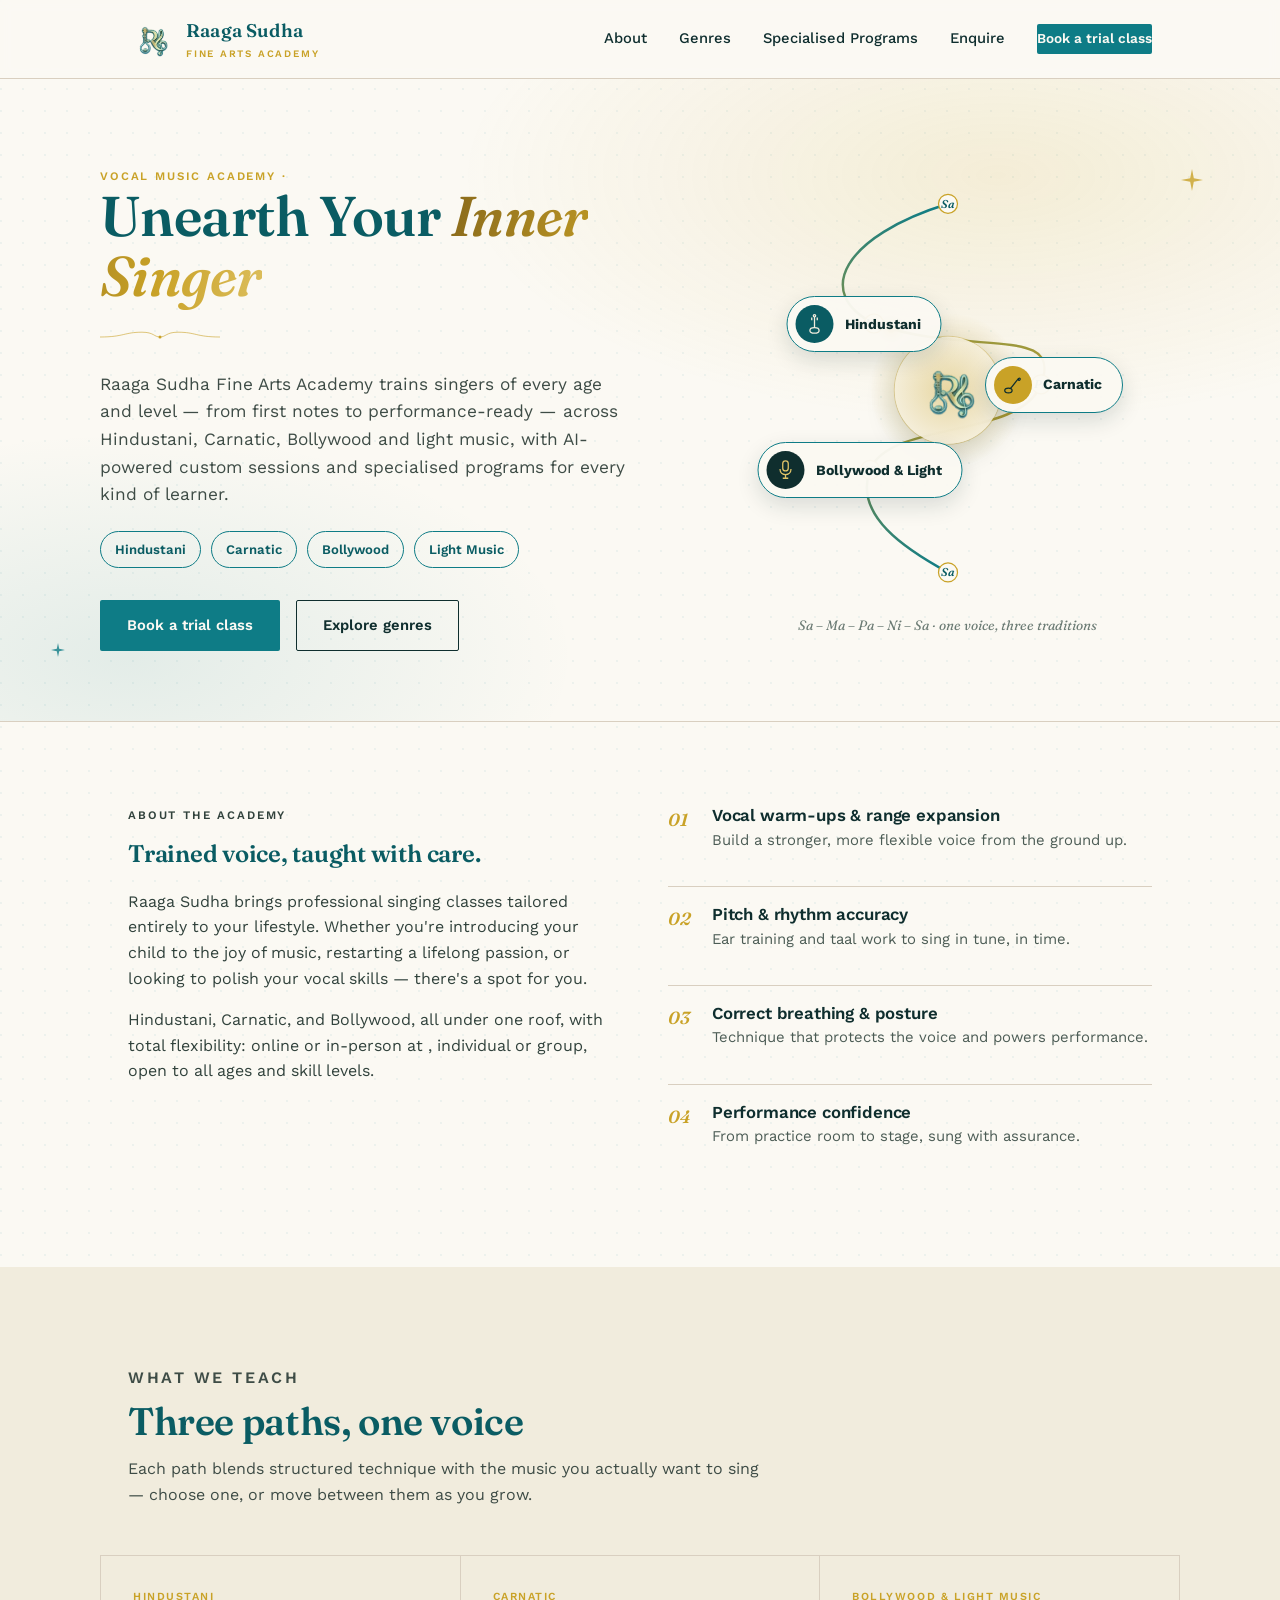
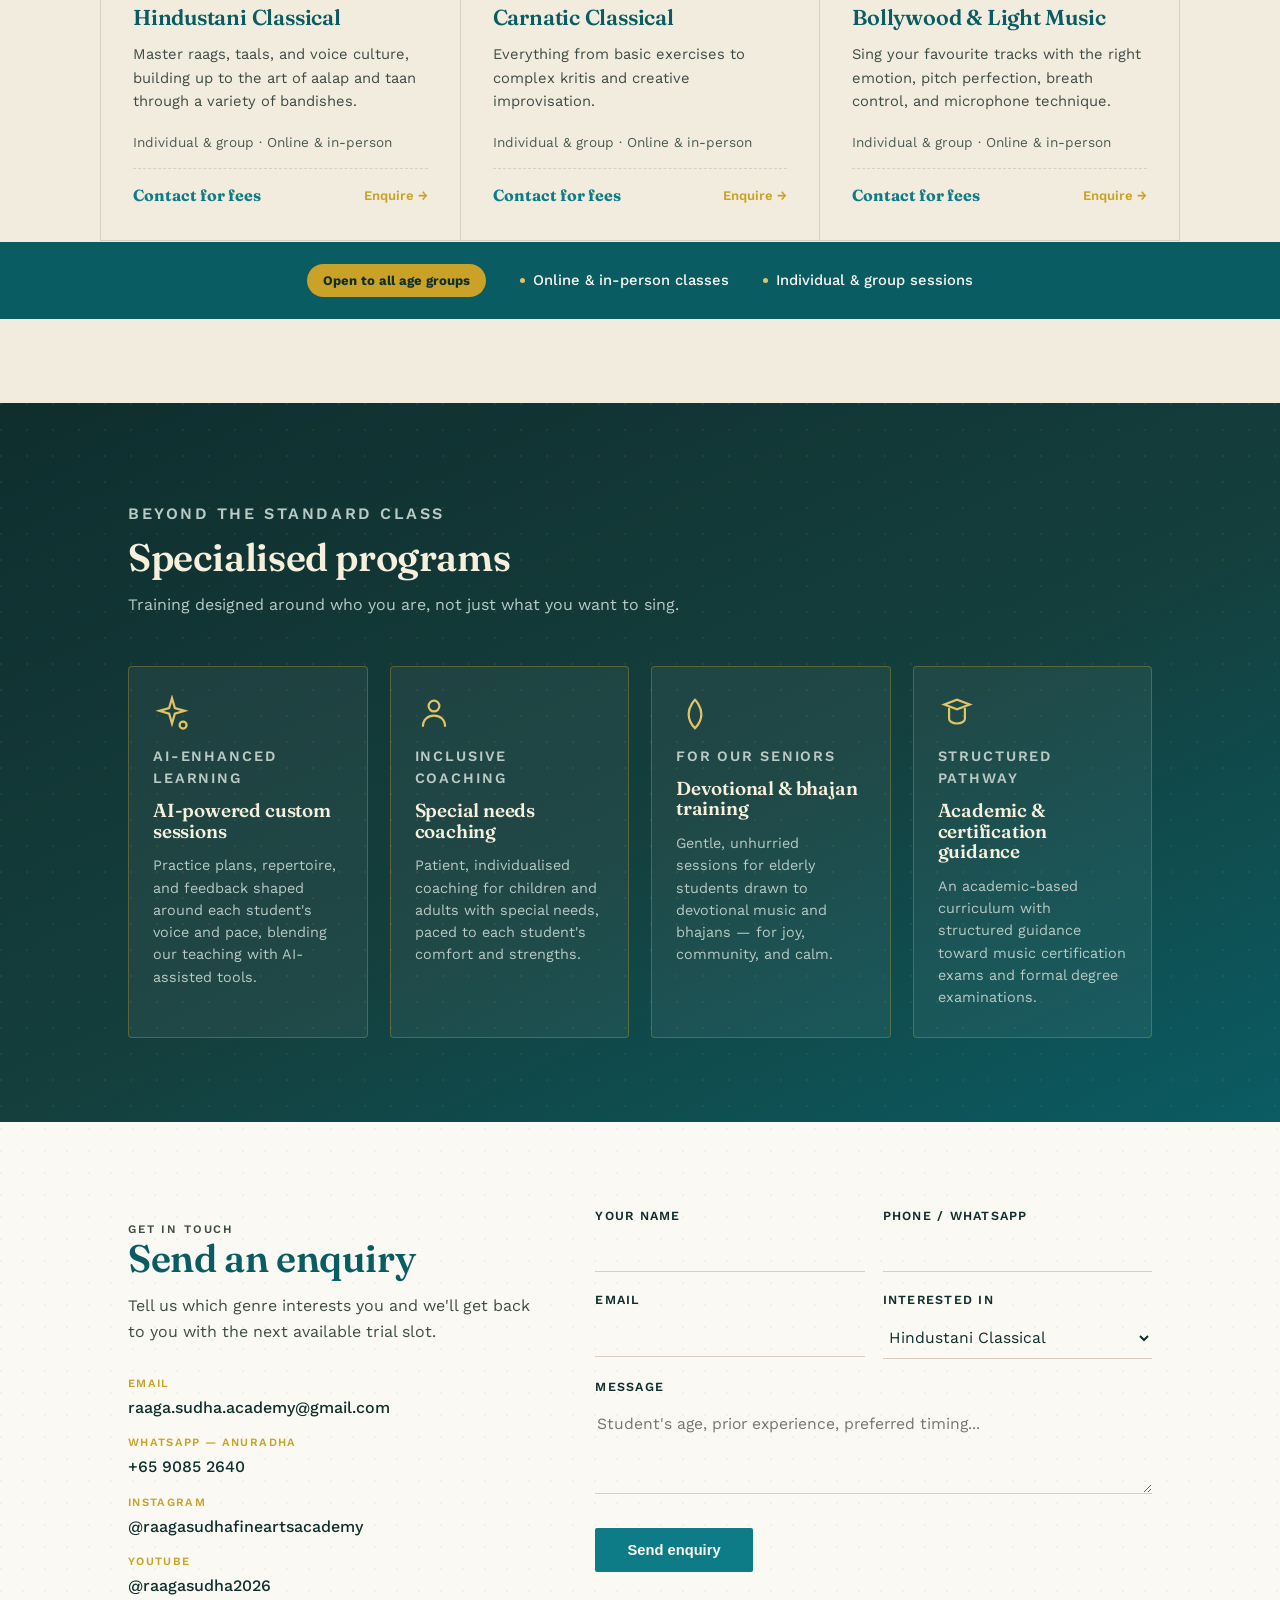
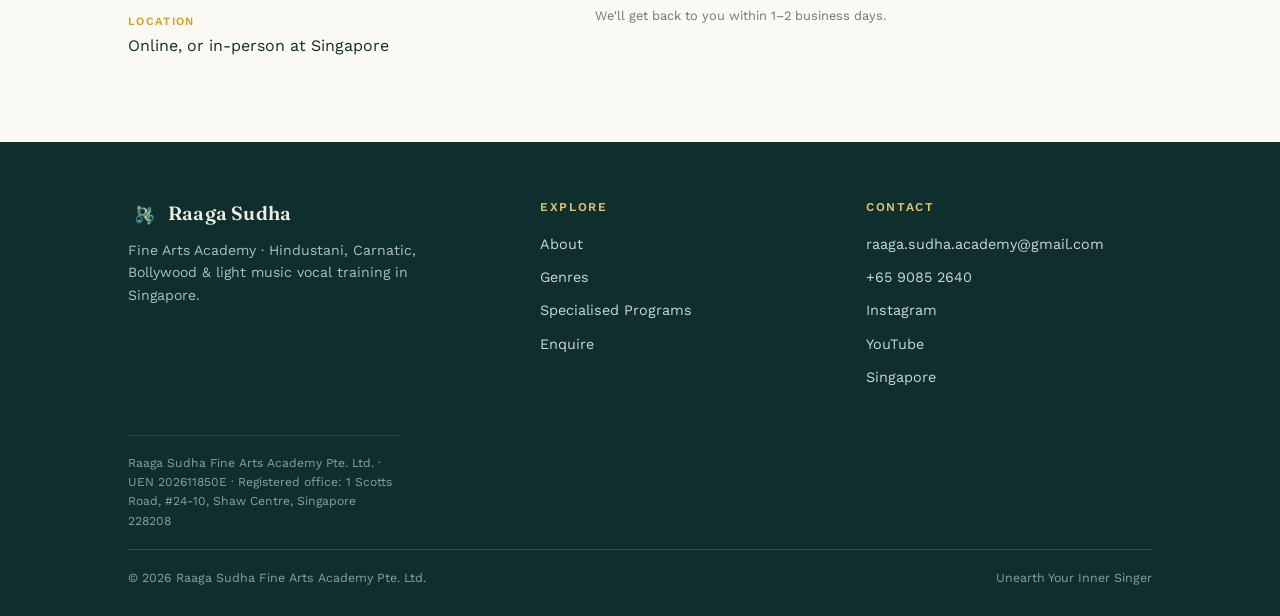
==== commit 030550bc: "Remove redundant location details from index.html" ====
--- a/index.html
+++ b/index.html
@@ -742,7 +742,7 @@
     </svg>
     <div class="hero-inner">
       <div>
-        <p class="eyebrow">Vocal Music Academy &middot; Singapore</p>
+        <p class="eyebrow">Vocal Music Academy &middot; </p>
         <h1>Unearth Your <em>Inner Singer</em></h1>
         <div class="hero-flourish">
           <svg viewBox="0 0 200 20" xmlns="http://www.w3.org/2000/svg" aria-hidden="true">
@@ -849,7 +849,7 @@
         <p class="eyebrow">About the academy</p>
         <h2 style="margin-top:10px;">Trained voice, taught with care.</h2>
         <p style="margin-top:22px;">Raaga Sudha brings professional singing classes tailored entirely to your lifestyle. Whether you're introducing your child to the joy of music, restarting a lifelong passion, or looking to polish your vocal skills — there's a spot for you.</p>
-        <p>Hindustani, Carnatic, and Bollywood, all under one roof, with total flexibility: online or in-person at Singapore, individual or group, open to all ages and skill levels.</p>
+        <p>Hindustani, Carnatic, and Bollywood, all under one roof, with total flexibility: online or in-person at , individual or group, open to all ages and skill levels.</p>
       </div>
       <div class="pillars">
         <div class="pillar">
@@ -951,7 +951,7 @@
           <div><span class="label">WhatsApp &mdash; Anuradha</span><a href="https://wa.me/6590852640">+65 9085 2640</a></div>
           <div><span class="label">Instagram</span><a href="https://www.instagram.com/raagasudhafineartsacademy" target="_blank" rel="noopener">@raagasudhafineartsacademy</a></div>
           <div><span class="label">YouTube</span><a href="https://www.youtube.com/@raagasudha2026" target="_blank" rel="noopener">@raagasudha2026</a></div>
-          <div><span class="label">Location</span><span>Online, or in-person at Singapore, Singapore</span></div>
+          <div><span class="label">Location</span><span>Online, or in-person at Singapore</span></div>
         </div>
 
       </div>
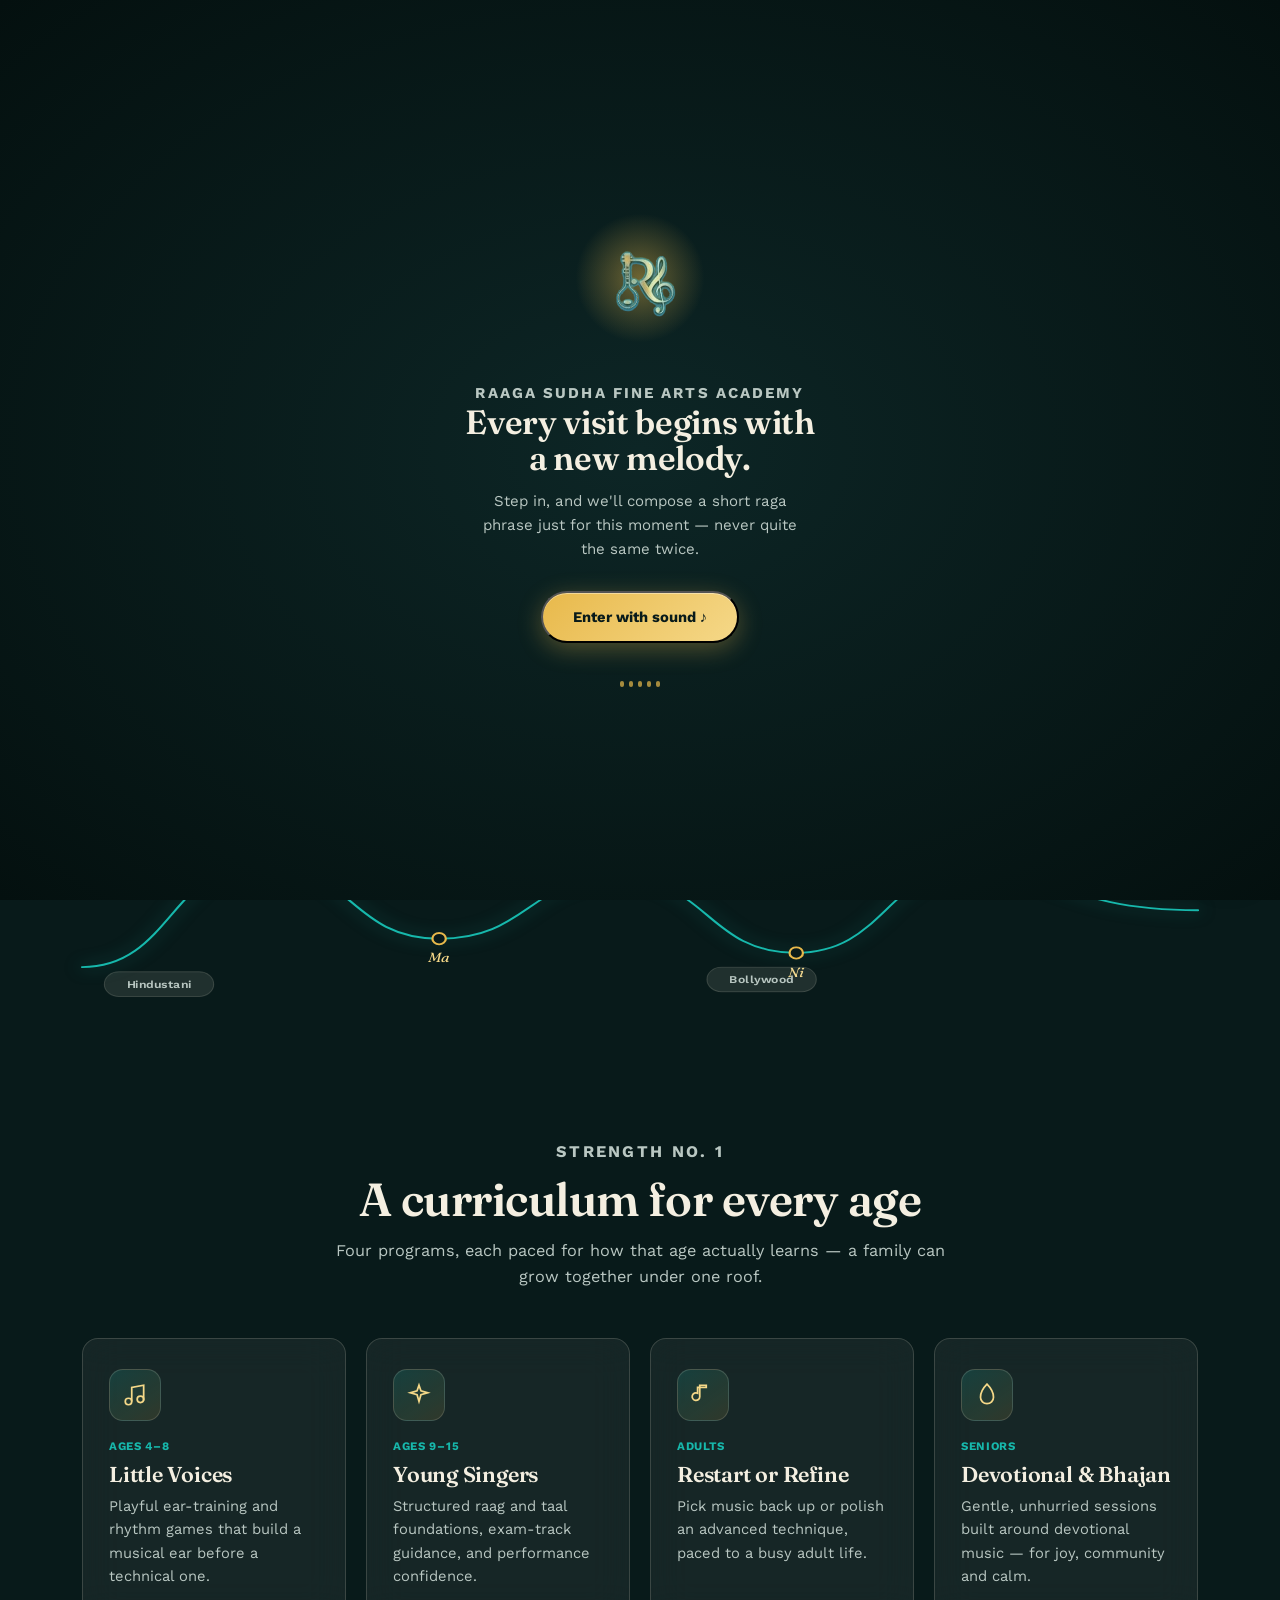
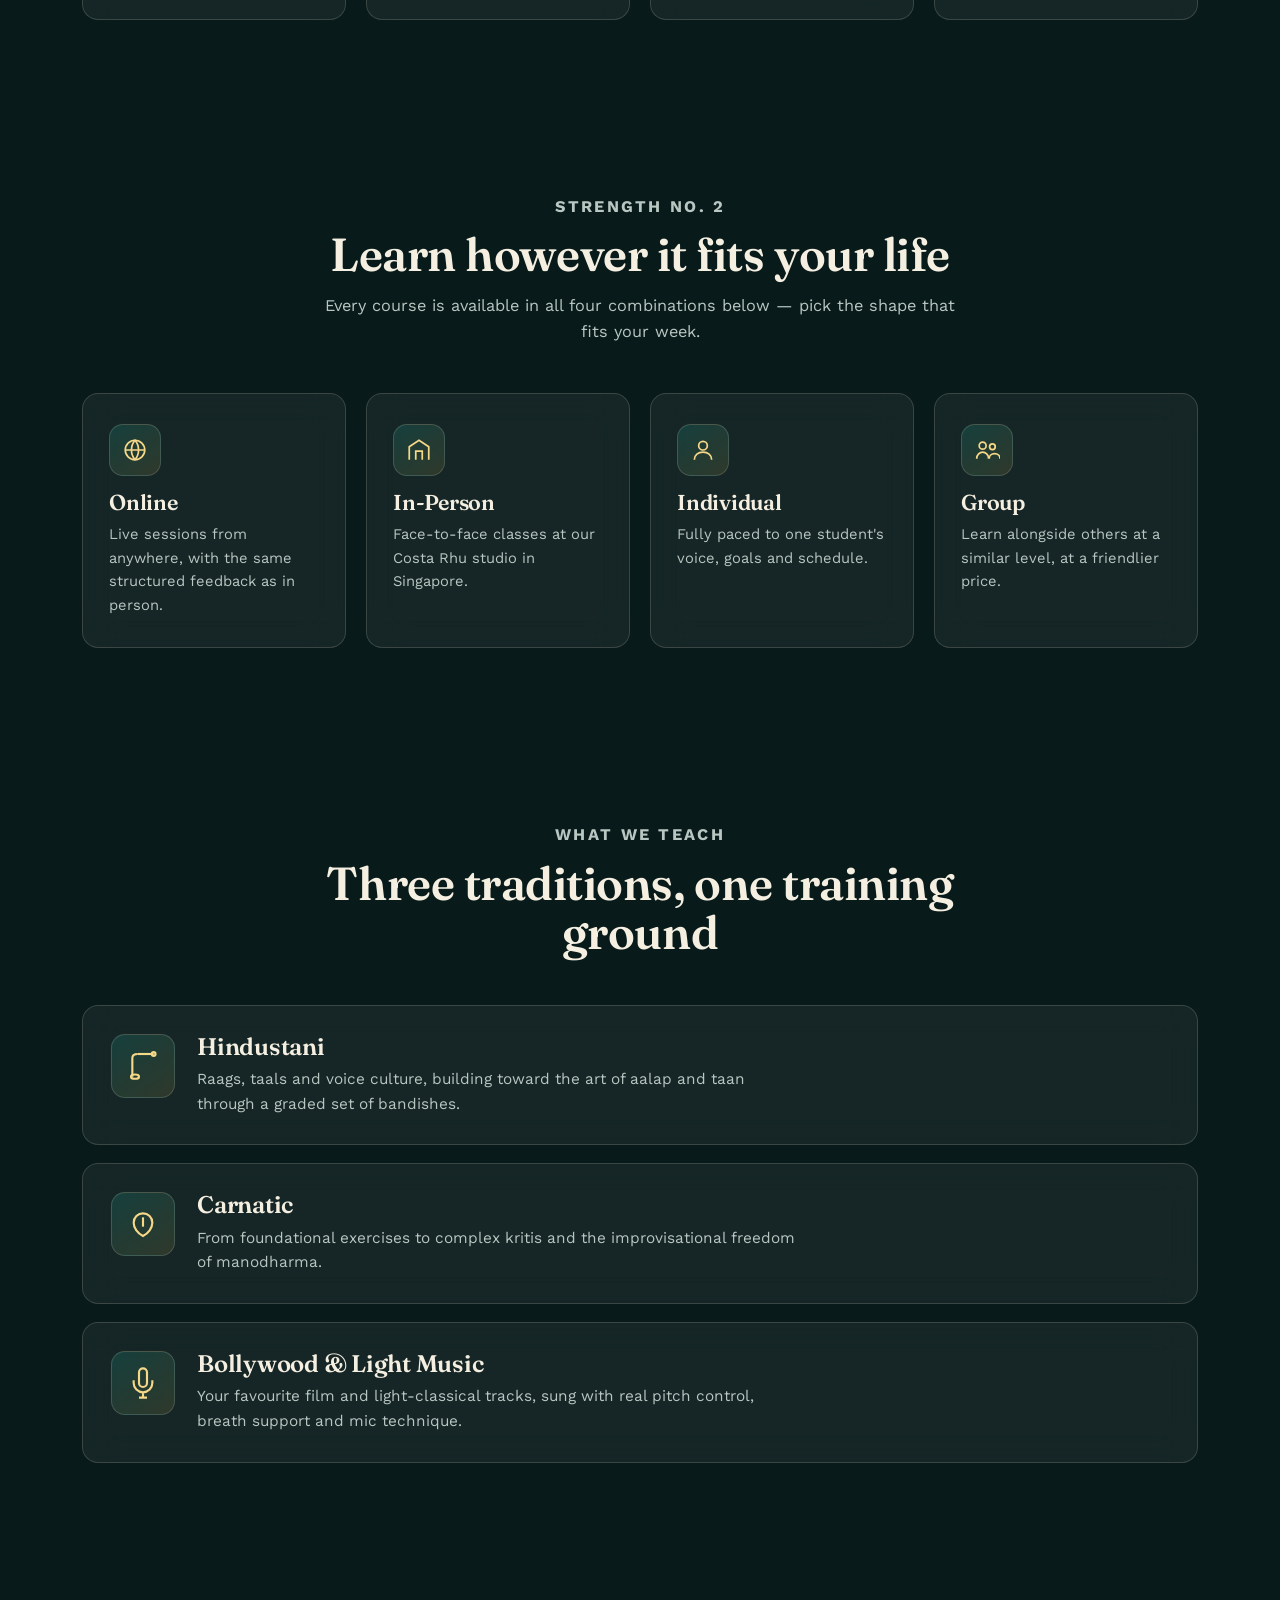
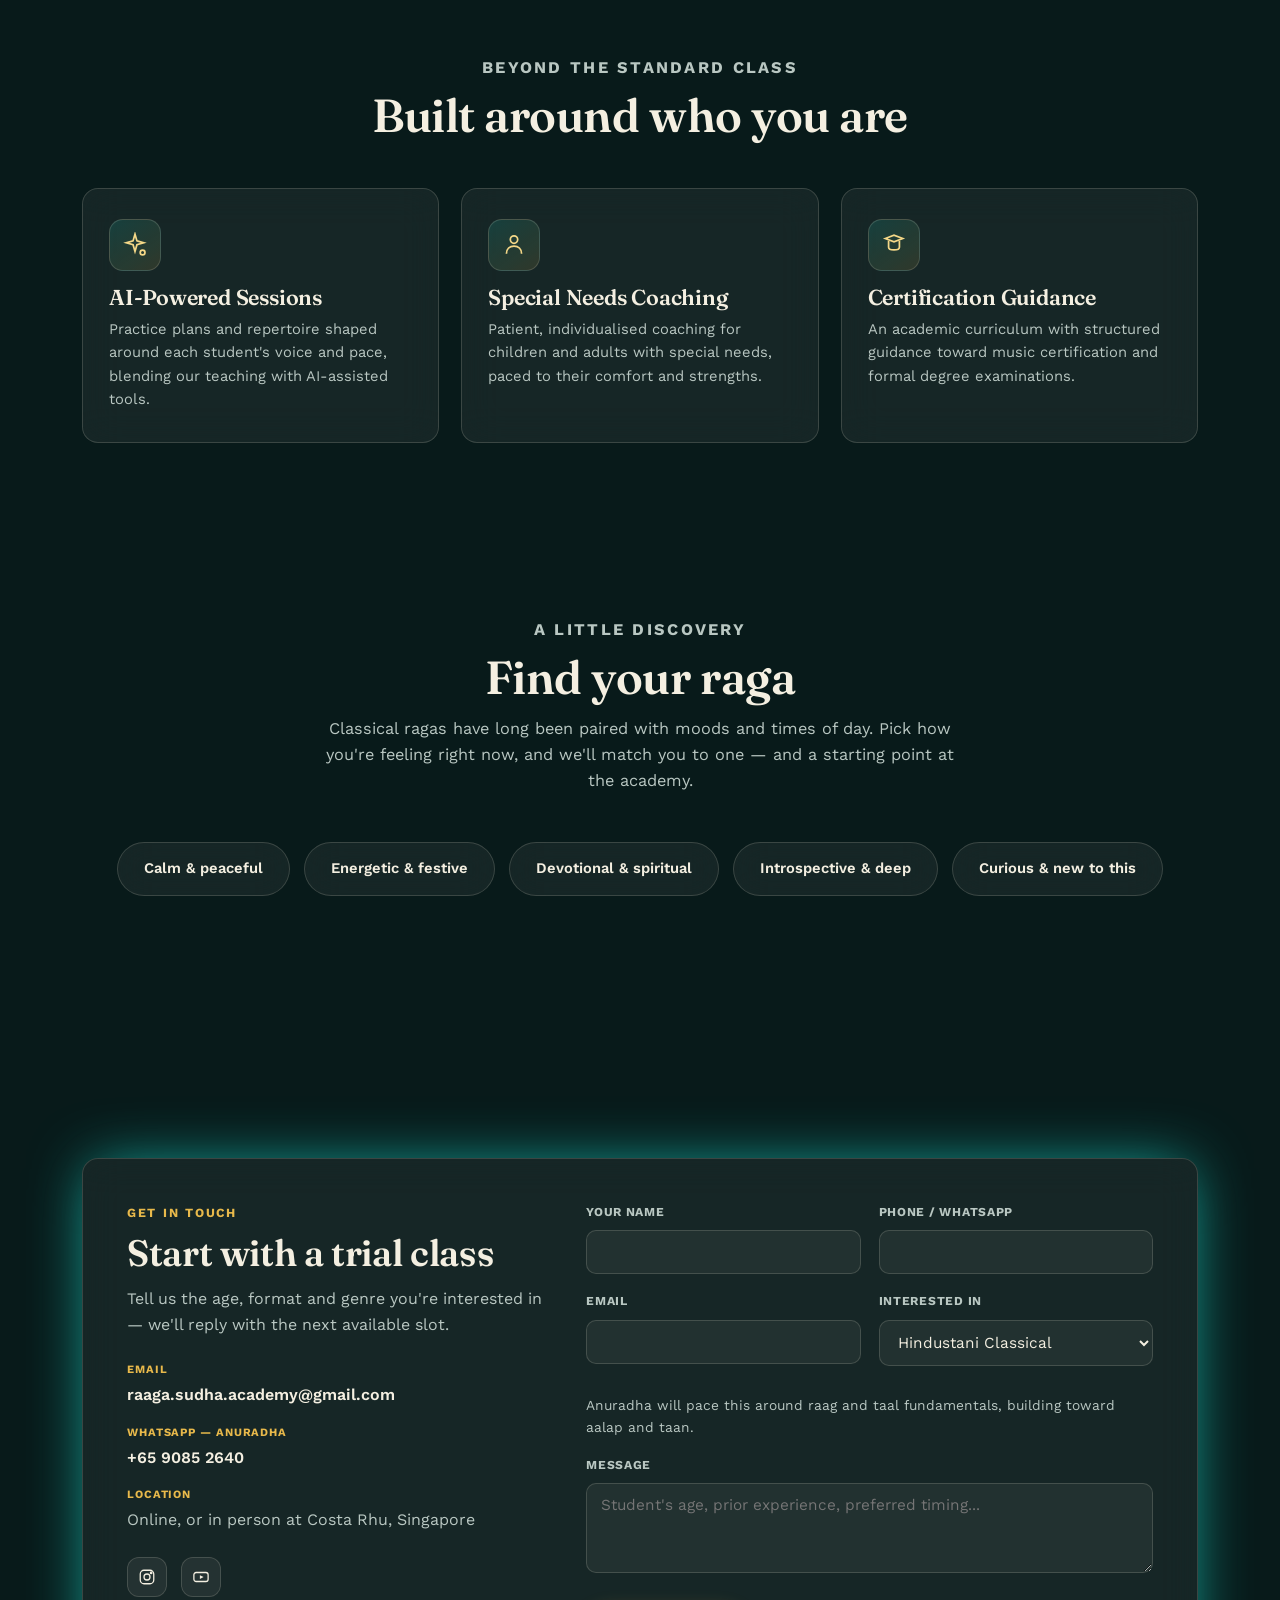
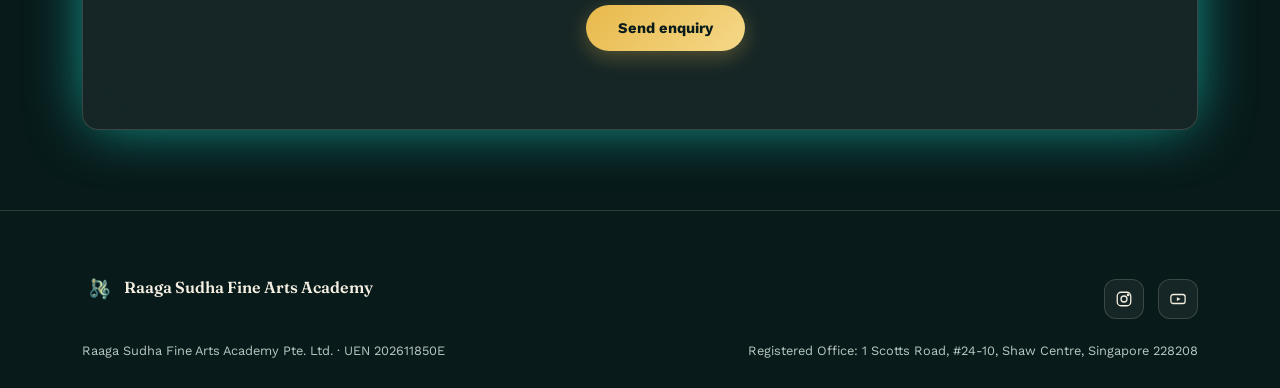
==== commit 43bda03f: "Add files via upload Animated and glassmorphic landing page" ====
--- a/index.html
+++ b/index.html
@@ -4,727 +4,349 @@
 <meta charset="UTF-8">
 <meta name="viewport" content="width=device-width, initial-scale=1.0">
 <title>Raaga Sudha Fine Arts Academy — Unearth Your Inner Singer</title>
-<meta name="description" content="Hindustani, Carnatic, Bollywood and light music vocal training in Singapore — AI-powered custom sessions, special needs coaching, devotional training for seniors, and certification guidance. Online and in-person, all ages welcome.">
+<meta name="description" content="Raaga Sudha Fine Arts Academy — Hindustani, Carnatic, Bollywood and light music vocal training in Singapore, for every age, online or in person, one-to-one or in a group.">
 <link rel="preconnect" href="https://fonts.googleapis.com">
 <link rel="preconnect" href="https://fonts.gstatic.com" crossorigin>
-<link href="https://fonts.googleapis.com/css2?family=Fraunces:opsz,wght@9..144,300;9..144,450;9..144,600;9..144,700&family=Work+Sans:wght@300;400;500;600&display=swap" rel="stylesheet">
+<link href="https://fonts.googleapis.com/css2?family=Fraunces:opsz,wght@9..144,300;9..144,450;9..144,600;9..144,700&family=Work+Sans:wght@300;400;500;600;700&display=swap" rel="stylesheet">
 <style>
-
-  /* ============================================================
-     RAAGA SUDHA — DESIGN TOKENS (aligned to existing brand flyer)
-     Ink:      #0F2E2E  (deep teal-black)
-     Paper:    #FBF9F3  (soft ivory)
-     Teal:     #0E7C86  (brand teal, primary accent)
-     Gold:     #C9A227  (brand gold, secondary accent)
-     Hairline: #D9CFC0
-     ============================================================ */
-
   :root{
-    --ink:#0F2E2E;
-    --paper:#FBF9F3;
-    --paper-2:#F1ECDD;
-    --teal:#0E7C86;
+    --ink:#081A1A;
+    --ink-2:#0D2626;
+    --teal:#17B8AC;
     --teal-deep:#0A5C63;
-    --gold:#C9A227;
-    --gold-light:#E0C468;
-    --line:#D9CFC0;
-    --display: 'Fraunces', serif;
-    --body: 'Work Sans', sans-serif;
-  }
-
+    --gold:#E8B94B;
+    --gold-soft:#F5D888;
+    --ivory:#F4EFE1;
+    --ivory-dim:#B9C7C2;
+    --glass:rgba(244,239,225,0.06);
+    --glass-strong:rgba(244,239,225,0.10);
+    --glass-line:rgba(244,239,225,0.16);
+    --display:'Fraunces', serif;
+    --body:'Work Sans', sans-serif;
+  }
   *{box-sizing:border-box; margin:0; padding:0;}
   html{scroll-behavior:smooth;}
   body{
-    background:var(--paper);
-    color:var(--ink);
+    background:var(--ink);
+    color:var(--ivory);
     font-family:var(--body);
-    font-weight:400;
     line-height:1.6;
     -webkit-font-smoothing:antialiased;
+    overflow-x:hidden;
+    position:relative;
   }
   img{max-width:100%; display:block;}
   a{color:inherit;}
-
-  h1,h2,h3{
-    font-family:var(--display);
-    font-weight:600;
-    line-height:1.08;
-    letter-spacing:-0.01em;
-    color:var(--teal-deep);
-  }
-
-  .eyebrow{
-    font-family:var(--body);
-    text-transform:uppercase;
-    letter-spacing:0.16em;
-    font-size:0.72rem;
-    font-weight:600;
-    color:var(--gold);
-  }
-
-  .wrap{
-    max-width:1080px;
-    margin:0 auto;
-    padding:0 28px;
-  }
-
-  .bg-weave{
-    background-image:
-      radial-gradient(circle at 1px 1px, rgba(14,124,134,0.06) 1px, transparent 0);
-    background-size: 22px 22px;
+  .wrap{max-width:1180px; margin:0 auto; padding:0 32px;}
+  @media(max-width:640px){.wrap{padding:0 20px;}}
+
+  h1,h2,h3{font-family:var(--display); font-weight:600; line-height:1.06; letter-spacing:-0.01em; color:var(--ivory);}
+  h2{font-size:clamp(2rem,4vw,2.9rem);}
+  .kicker{font-family:var(--body); font-size:0.78rem; font-weight:700; letter-spacing:0.14em; text-transform:uppercase; color:var(--gold);}
+
+  /* ---------- ambient background blobs (glassmorphism backdrop) ---------- */
+  .bg-blobs{position:fixed; inset:0; z-index:0; overflow:hidden; pointer-events:none;}
+  .blob{position:absolute; border-radius:50%; filter:blur(70px); opacity:0.35; animation:drift 26s ease-in-out infinite;}
+  .blob-1{width:520px; height:520px; background:var(--teal); top:-160px; left:-120px; animation-delay:0s;}
+  .blob-2{width:460px; height:460px; background:var(--gold); top:20%; right:-160px; animation-delay:-8s;}
+  .blob-3{width:420px; height:420px; background:var(--teal-deep); bottom:-140px; left:20%; animation-delay:-16s;}
+  @keyframes drift{
+    0%,100%{transform:translate(0,0) scale(1);}
+    33%{transform:translate(40px,-30px) scale(1.08);}
+    66%{transform:translate(-30px,20px) scale(0.96);}
+  }
+  @media (prefers-reduced-motion: reduce){ .blob{animation:none;} }
+
+  main, header, footer{position:relative; z-index:1;}
+
+  /* ---------- glass surface utility ---------- */
+  .glass{
+    background:var(--glass);
+    border:1px solid var(--glass-line);
+    backdrop-filter:blur(18px);
+    -webkit-backdrop-filter:blur(18px);
+    border-radius:16px;
   }
 
   /* ---------- header ---------- */
-  header{
-    position:sticky; top:0; z-index:50;
-    background:rgba(251,249,243,0.92);
-    backdrop-filter:blur(6px);
-    border-bottom:1px solid var(--line);
-  }
-  .nav{
-    display:flex; align-items:center; justify-content:space-between;
-    padding:16px 28px;
-    max-width:1080px; margin:0 auto;
-  }
-  .brand{
-    display:flex; align-items:center; gap:12px;
-    text-decoration:none;
-  }
-  .brand svg{width:36px; height:36px; flex-shrink:0;}
-  .brand-text{
-    font-family:var(--display);
-    font-weight:600;
-    font-size:1.15rem;
-    color:var(--teal-deep);
-    letter-spacing:0.01em;
-  }
-  .brand-text span{
-    display:block;
-    font-family:var(--body);
-    font-size:0.62rem;
-    letter-spacing:0.18em;
-    text-transform:uppercase;
-    color:var(--gold);
-    font-weight:600;
-    margin-top:1px;
-  }
-  nav.links{display:flex; gap:32px; align-items:center;}
-  nav.links a{
-    text-decoration:none;
-    font-size:0.92rem;
-    font-weight:500;
-    color:var(--ink);
-    position:relative;
-    padding:4px 0;
-  }
-  nav.links a::after{
-    content:"";
-    position:absolute; left:0; bottom:-2px;
-    width:0; height:1.5px;
-    background:var(--teal);
-    transition:width 0.25s ease;
-  }
-  nav.links a:hover::after{width:100%;}
-  .nav-cta{
-    background:var(--teal);
-    color:var(--paper) !important;
-    padding:9px 20px;
-    border-radius:2px;
-    font-weight:600 !important;
-    font-size:0.85rem !important;
-  }
-  .nav-cta::after{display:none;}
-  .nav-cta:hover{background:var(--teal-deep);}
-  .menu-toggle{display:none; background:none; border:none; cursor:pointer; padding:6px;}
-  .menu-toggle span{display:block; width:24px; height:2px; background:var(--ink); margin:5px 0;}
+  header{position:sticky; top:0; z-index:100; background:rgba(8,26,26,0.55); backdrop-filter:blur(14px); -webkit-backdrop-filter:blur(14px); border-bottom:1px solid var(--glass-line);}
+  .nav{display:flex; align-items:center; justify-content:space-between; padding:12px 32px; max-width:1180px; margin:0 auto;}
+  .brand{display:flex; align-items:center; gap:12px; text-decoration:none;}
+  .brand img{width:46px; height:46px; border-radius:10px;}
+  .brand-text{font-family:var(--display); font-weight:600; font-size:1.12rem; color:var(--ivory);}
+  .brand-text span{display:block; font-family:var(--body); font-size:0.6rem; letter-spacing:0.16em; text-transform:uppercase; color:var(--gold); font-weight:600;}
+  nav.links{display:flex; gap:28px; align-items:center;}
+  nav.links a{text-decoration:none; font-size:0.88rem; font-weight:600; color:var(--ivory-dim); transition:color .2s ease;}
+  nav.links a:hover{color:var(--gold);}
+  .nav-cta{background:linear-gradient(135deg,var(--gold),var(--gold-soft)); color:var(--ink) !important; padding:10px 20px; border-radius:999px; font-weight:700 !important; box-shadow:0 4px 18px rgba(232,185,75,0.35);}
+  .menu-toggle{display:none; background:none; border:none; cursor:pointer;}
+  .menu-toggle span{display:block; width:22px; height:2px; background:var(--ivory); margin:5px 0;}
 
   /* ---------- hero ---------- */
-  .hero{
-    position:relative;
-    padding:88px 28px 70px;
-    overflow:hidden;
-    background:
-      radial-gradient(ellipse 60% 55% at 78% 15%, rgba(201,162,39,0.14) 0%, transparent 70%),
-      radial-gradient(ellipse 50% 50% at 10% 90%, rgba(14,124,134,0.10) 0%, transparent 70%);
-  }
-  .logo-mark{
-    width:100%; height:100%;
-    object-fit:contain;
-    display:block;
-  }
-  .nav-logo{width:46px; height:46px;}
-  .footer-logo{width:30px; height:30px; opacity:0.92;}
-  .hero-flourish{
-    display:flex; align-items:center; gap:14px;
-    margin:6px 0 26px;
-    color:var(--gold);
-  }
-  .hero-flourish svg{width:120px; height:16px; flex-shrink:0;}
-  .hero-flourish span{
-    font-family:var(--display); font-style:italic; font-size:0.92rem;
-    color:var(--teal-deep); white-space:nowrap;
-  }
-  .sparkle{
-    position:absolute;
-    opacity:0.8;
-  }
-  .sparkle-1{top:14%; right:6%; width:22px;}
-  .sparkle-2{bottom:10%; left:4%; width:14px;}
-  .hero-inner{
-    max-width:1080px; margin:0 auto;
-    display:grid;
-    grid-template-columns:1.1fr 0.9fr;
-    gap:48px;
-    align-items:center;
-  }
-  .hero h1{
-    font-size:clamp(2.3rem, 4.4vw, 3.5rem);
-    margin-bottom:22px;
-  }
-  .hero h1 em{
-    font-style:italic;
-    background:linear-gradient(100deg, #8A6A1B 0%, var(--gold) 30%, var(--gold-light) 50%, var(--gold) 70%, #8A6A1B 100%);
-    background-size:220% auto;
-    -webkit-background-clip:text;
-    background-clip:text;
-    -webkit-text-fill-color:transparent;
-    color:var(--gold);
-    animation:shimmer 7s ease-in-out infinite;
-  }
-  @keyframes shimmer{
-    0%{background-position:0% center;}
-    50%{background-position:100% center;}
-    100%{background-position:0% center;}
-  }
-  @media (prefers-reduced-motion: reduce){
-    .hero h1 em{animation:none;}
-  }
-  .hero p.lede{
-    font-size:1.08rem;
-    color:#3E4C46;
-    max-width:48ch;
-    margin-bottom:22px;
-  }
-  .genre-tags{
-    display:flex; flex-wrap:wrap; gap:10px;
-    margin-bottom:32px;
-  }
-  .genre-tags span{
-    font-size:0.82rem;
-    font-weight:600;
-    padding:7px 14px;
-    border:1px solid var(--teal);
-    color:var(--teal-deep);
-    border-radius:999px;
-  }
-  .hero-ctas{display:flex; gap:16px; flex-wrap:wrap;}
-
-  .btn{
-    display:inline-block;
-    padding:13px 26px;
-    border-radius:2px;
-    font-weight:600;
-    font-size:0.92rem;
-    text-decoration:none;
-    transition:all 0.2s ease;
-    border:1px solid transparent;
-  }
-  .btn-primary{background:var(--teal); color:var(--paper);}
-  .btn-primary:hover{background:var(--teal-deep);}
-  .btn-ghost{border-color:var(--ink); color:var(--ink);}
-  .btn-ghost:hover{background:var(--ink); color:var(--paper);}
-
-  /* signature mark: a sargam voice-contour — the melodic line of "Sa Ma Pa Ni Sa"
-     drawn as a single glide, the way a svaralipi notation chart plots pitch movement.
-     Three genre markers sit where the line passes, so the visual itself says
-     "one voice, three traditions" instead of stating it. */
-  .voiceline-wrap{
-    position:relative;
-    width:100%;
-    max-width:380px;
-    margin:0 auto;
-    aspect-ratio:400/440;
-  }
-  .voiceline-wrap svg.voiceline{width:100%; height:100%; display:block; overflow:visible;}
-
-  .contour-path{
-    stroke-dasharray:1000;
-    stroke-dashoffset:1000;
-    animation:draw-in 2.6s cubic-bezier(.22,.61,.36,1) 0.2s forwards;
-  }
-  @keyframes draw-in{ to{ stroke-dashoffset:0; } }
-
-  .swara-mark circle{
-    fill:var(--paper);
-    stroke:var(--gold);
-    stroke-width:1.3;
-  }
-  .swara-mark text{
-    font-family:var(--display);
-    font-style:italic;
-    font-weight:600;
-    font-size:12px;
-    fill:var(--teal-deep);
-  }
-
-  .voice-dot, .voice-dot-core{ opacity:0.9; }
-
+  .hero{padding:76px 0 40px; text-align:center;}
+  .logo-halo{position:relative; width:150px; height:150px; margin:0 auto 30px;}
+  .halo-ring{position:absolute; inset:0; border-radius:50%; background:radial-gradient(circle, rgba(232,185,75,0.45) 0%, rgba(232,185,75,0) 70%); animation:pulse 4s ease-in-out infinite;}
+  @keyframes pulse{0%,100%{transform:scale(0.92); opacity:0.7;} 50%{transform:scale(1.12); opacity:1;}}
+  @media (prefers-reduced-motion: reduce){ .halo-ring{animation:none;} }
+  .logo-halo img{position:relative; z-index:2; width:112px; height:112px; margin:19px auto; border-radius:24px; box-shadow:0 10px 40px rgba(0,0,0,0.45);}
+
+  .hero-eyebrow{display:flex; align-items:center; justify-content:center; gap:10px; margin-bottom:18px;}
+  .hero-eyebrow .dot{width:6px; height:6px; border-radius:50%; background:var(--gold);}
+  .hero h1{font-size:clamp(2.4rem,5.4vw,4.2rem); max-width:18ch; margin:0 auto;}
+  .hero h1 em{font-style:italic; background:linear-gradient(100deg,#c99a2e,var(--gold) 40%,var(--gold-soft) 60%,#c99a2e); background-size:220% auto; -webkit-background-clip:text; background-clip:text; -webkit-text-fill-color:transparent; animation:shimmer 6s ease-in-out infinite;}
+  @keyframes shimmer{0%,100%{background-position:0% center;} 50%{background-position:100% center;}}
+  @media (prefers-reduced-motion: reduce){ .hero h1 em{animation:none;} }
+  .hero p.lede{font-size:1.08rem; color:var(--ivory-dim); max-width:52ch; margin:22px auto 34px;}
+  .hero-ctas{display:flex; gap:16px; flex-wrap:wrap; justify-content:center;}
+  .btn{display:inline-block; padding:15px 30px; border-radius:999px; font-weight:700; font-size:0.92rem; text-decoration:none; transition:all .2s ease; font-family:var(--body);}
+  .btn-solid{background:linear-gradient(135deg,var(--gold),var(--gold-soft)); color:var(--ink); box-shadow:0 6px 24px rgba(232,185,75,0.32), inset 0 1px 0 rgba(255,255,255,0.4);}
+  .btn-solid:hover{transform:translateY(-2px); box-shadow:0 10px 30px rgba(232,185,75,0.45);}
+  .btn-glass{color:var(--ivory); border:1px solid var(--glass-line); background:var(--glass); backdrop-filter:blur(12px);}
+  .btn-glass:hover{border-color:var(--teal); color:var(--teal);}
+
+  /* ---------- voice-contour hero graphic ---------- */
+  .contour-stage{position:relative; margin-top:60px; height:180px;}
+  .contour-stage svg{width:100%; height:100%; overflow:visible;}
+  .contour-path{fill:none; stroke:var(--teal); stroke-width:2; stroke-linecap:round; filter:drop-shadow(0 0 8px rgba(23,184,172,0.5));
+    stroke-dasharray:1500; stroke-dashoffset:1500; animation:draw 2.6s ease forwards .2s;}
+  @keyframes draw{to{stroke-dashoffset:0;}}
+  .sargam{opacity:0; animation:pop .5s ease forwards;}
+  .sargam circle{fill:var(--ink); stroke:var(--gold); stroke-width:2;}
+  .sargam text{font-family:var(--display); font-style:italic; font-size:14px; fill:var(--gold-soft);}
+  @keyframes pop{to{opacity:1;}}
+  .genre-pill{opacity:0; animation:pop .5s ease forwards; cursor:pointer;}
+  .genre-pill rect{fill:var(--glass-strong); stroke:var(--glass-line); transition:fill .2s ease, stroke .2s ease;}
+  .genre-pill:hover rect{stroke:var(--gold); fill:rgba(232,185,75,0.16);}
+  .genre-pill text{font-family:var(--body); font-size:11px; font-weight:600; fill:var(--ivory-dim); transition:fill .2s ease;}
+  .genre-pill:hover text{fill:var(--gold-soft);}
+  .contour-path.active-glow{filter:drop-shadow(0 0 14px currentColor);}
   @media (prefers-reduced-motion: reduce){
     .contour-path{animation:none; stroke-dashoffset:0;}
-    .voice-dot, .voice-dot-core{display:none;}
-  }
-
-  .voice-center{
-    position:absolute; top:50%; left:50%;
-    transform:translate(-50%,-50%);
-    width:28%; aspect-ratio:1;
-    border-radius:50%;
-    background:radial-gradient(circle, rgba(251,249,243,0.98) 60%, rgba(251,249,243,0.88) 100%);
-    display:flex; align-items:center; justify-content:center;
-    box-shadow:0 10px 30px rgba(15,46,46,0.18), 0 0 0 1px rgba(201,162,39,0.35);
-    z-index:2;
-    animation:logo-pulse 3.2s ease-in-out infinite;
-  }
-  .voice-center::before{
-    content:"";
-    position:absolute;
-    inset:-22%;
-    border-radius:50%;
-    background:radial-gradient(circle, rgba(201,162,39,0.40) 0%, rgba(201,162,39,0) 72%);
-    z-index:-1;
-    animation:halo-pulse 3.2s ease-in-out infinite;
-  }
-  .voice-center img{
-    width:70%; height:70%; object-fit:contain;
-    animation:logo-glow 3.2s ease-in-out infinite;
-  }
-  @keyframes logo-pulse{
-    0%,100%{box-shadow:0 10px 30px rgba(15,46,46,0.18), 0 0 0 1px rgba(201,162,39,0.35);}
-    50%{box-shadow:0 10px 36px rgba(15,46,46,0.22), 0 0 0 6px rgba(201,162,39,0.30);}
-  }
-  @keyframes halo-pulse{
-    0%,100%{transform:scale(0.92); opacity:0.55;}
-    50%{transform:scale(1.18); opacity:1;}
-  }
-  @keyframes logo-glow{
-    0%,100%{filter:drop-shadow(0 0 5px rgba(201,162,39,0.35));}
-    50%{filter:drop-shadow(0 0 15px rgba(201,162,39,0.8));}
-  }
-
-  .genre-node{
-    position:absolute;
-    z-index:3;
-    transform:translate(-50%,-50%);
-    display:flex; align-items:center; gap:11px;
-    background:rgba(251,249,243,0.96);
-    border:1px solid var(--teal);
-    border-radius:999px;
-    padding:8px 20px 8px 8px;
-    box-shadow:0 8px 22px rgba(15,46,46,0.14);
-    white-space:nowrap;
-  }
-  .genre-node .icon-badge{
-    width:38px; height:38px; flex-shrink:0;
-    border-radius:50%;
-    display:flex; align-items:center; justify-content:center;
-  }
-  .genre-node .icon-badge svg{width:22px; height:22px;}
-  .genre-node span{font-size:0.88rem; font-weight:700; color:var(--ink);}
-  .node-hindustani .icon-badge{background:var(--teal-deep);}
-  .node-hindustani .icon-badge svg{color:#F1ECDD;}
-  .node-carnatic .icon-badge{background:var(--gold);}
-  .node-carnatic .icon-badge svg{color:var(--ink);}
-  .node-bollywood .icon-badge{background:var(--ink);}
-  .node-bollywood .icon-badge svg{color:var(--gold-light);}
-  .node-hindustani{top:34.1%; left:28%;}
-  .node-carnatic{top:48.6%; left:78%;}
-  .node-bollywood{top:69.1%; left:27%;}
-
-  @media (prefers-reduced-motion: reduce){
-    .voice-center{animation:none;}
-    .voice-center::before{animation:none; opacity:0.7;}
-    .voice-center img{animation:none;}
-  }
-
-  .voiceline-caption{
-    text-align:center;
-    font-family:var(--display);
-    font-style:italic;
-    font-size:0.85rem;
-    color:#6A7A73;
-    margin-top:16px;
-  }
-
-  /* ---------- section shell ---------- */
-  section{padding:84px 0;}
-  section .head{
-    max-width:640px;
-    margin-bottom:48px;
-  }
-  section .head h2{
-    font-size:clamp(1.8rem, 3vw, 2.4rem);
-    margin-top:10px;
-  }
-  section .head p{
-    margin-top:14px;
-    color:#3E4C46;
-    font-size:1rem;
-  }
-
-  .rule{
-    border:none;
-    border-top:1px solid var(--line);
-    margin:0;
-  }
-
-  /* ---------- about ---------- */
-  .about-grid{
-    display:grid;
-    grid-template-columns:1fr 1fr;
-    gap:56px;
-    align-items:start;
-  }
-  .about-grid p{margin-bottom:16px; color:#31423C;}
-  .pillars{
-    display:flex; flex-direction:column; gap:0;
-  }
-  .pillar{
-    display:flex; gap:16px; align-items:flex-start;
-    padding:18px 0;
-    border-top:1px solid var(--line);
-  }
-  .pillar:first-child{border-top:none; padding-top:0;}
-  .pillar-mark{
-    font-family:var(--display);
-    font-style:italic;
-    font-weight:600;
-    color:var(--gold);
-    font-size:1.1rem;
-    width:28px;
-    flex-shrink:0;
-  }
-  .pillar h3{
-    font-size:1.05rem;
-    color:var(--ink);
-    font-weight:600;
-    font-family:var(--body);
-    margin-bottom:4px;
-  }
-  .pillar p{color:#4C5C55; font-size:0.93rem;}
-
-  /* ---------- genres / offerings ---------- */
-  .sessions-band{background:var(--paper-2);}
-  .session-grid{
-    display:grid;
-    grid-template-columns:repeat(3, 1fr);
-    gap:1px;
-    background:var(--line);
-    border:1px solid var(--line);
-  }
-  .session-card{
-    background:var(--paper-2);
-    padding:32px;
-    display:flex;
-    flex-direction:column;
-    gap:14px;
-  }
-  .session-form{
-    font-size:0.68rem;
-    text-transform:uppercase;
-    letter-spacing:0.14em;
-    font-weight:600;
-    color:var(--gold);
-  }
-  .session-card h3{
-    font-size:1.35rem;
-    color:var(--teal-deep);
-    font-weight:600;
-  }
-  .session-desc{font-size:0.92rem; color:#3E4C46;}
-  .session-meta{
-    display:flex; flex-wrap:wrap; gap:8px 18px;
-    font-size:0.85rem;
-    color:#4C5C55;
-    padding-top:4px;
-  }
-  .session-fee{
-    margin-top:auto;
-    padding-top:14px;
-    border-top:1px dashed var(--line);
-    font-size:0.88rem;
-    display:flex; justify-content:space-between; align-items:center;
-  }
-  .session-fee b{color:var(--teal); font-family:var(--display); font-size:1rem;}
-  .session-enquire{
-    font-size:0.82rem; font-weight:600; color:var(--gold);
-    text-decoration:none;
-  }
-  .session-enquire:hover{color:var(--teal);}
-
-  .format-strip{
-    margin-top:1px;
-    background:var(--teal-deep);
-    color:var(--paper);
-    padding:22px 32px;
-    display:flex; flex-wrap:wrap; gap:14px 34px;
-    align-items:center;
-    justify-content:center;
-    font-size:0.92rem;
-    font-weight:500;
-  }
-  .format-strip span{display:flex; align-items:center; gap:8px;}
-  .format-strip .dot{width:5px; height:5px; border-radius:50%; background:var(--gold-light);}
-  .format-strip .badge{
-    background:var(--gold);
-    color:var(--ink);
-    font-weight:700;
-    padding:6px 16px;
-    border-radius:999px;
-    font-size:0.82rem;
-  }
-
-  @media (max-width:820px){
-    .session-grid{grid-template-columns:1fr;}
-  }
-
-  /* ---------- what you'll build ---------- */
-  .skills-grid{
-    display:grid;
-    grid-template-columns:repeat(4,1fr);
-    gap:24px;
-  }
-  .skill{
-    padding:26px 20px;
-    background:var(--paper);
-    border:1px solid var(--line);
-    text-align:left;
-  }
-  .skill h3{
-    font-size:1.02rem; font-family:var(--body); font-weight:600;
-    color:var(--teal-deep); margin-bottom:6px;
-  }
-  .skill p{font-size:0.86rem; color:#4C5C55;}
-  @media (max-width:820px){
-    .skills-grid{grid-template-columns:1fr 1fr;}
-  }
-  @media (max-width:520px){
-    .skills-grid{grid-template-columns:1fr;}
-  }
-
-  /* ---------- specialised programs ---------- */
-  .programs-section{
-    background:linear-gradient(155deg, var(--ink) 0%, #143F3D 55%, var(--teal-deep) 100%);
-    color:#EAF0EC;
-    position:relative;
-    overflow:hidden;
-  }
-  .programs-section::before{
-    content:"";
-    position:absolute; inset:0;
-    background-image:radial-gradient(circle at 1px 1px, rgba(201,162,39,0.10) 1px, transparent 0);
-    background-size:26px 26px;
-    pointer-events:none;
-  }
-  .programs-section .eyebrow{color:var(--gold-light);}
-  .programs-section .head h2{color:#F6EFDC;}
-  .programs-section .head p{color:#B9C9C3;}
-  .programs-grid{
-    display:grid;
-    grid-template-columns:repeat(4, 1fr);
-    gap:22px;
-    position:relative;
-  }
-  .program-card{
-    background:rgba(251,249,243,0.05);
-    border:1px solid rgba(201,162,39,0.35);
-    border-radius:4px;
-    padding:28px 24px;
-    display:flex; flex-direction:column; gap:12px;
-    transition:border-color 0.25s ease, background 0.25s ease;
-  }
-  .program-card:hover{
-    border-color:var(--gold);
-    background:rgba(251,249,243,0.08);
-  }
-  .program-icon{
-    width:38px; height:38px;
-    color:var(--gold-light);
-  }
-  .program-card h3{
-    font-family:var(--display);
-    font-size:1.18rem;
-    font-weight:600;
-    color:#F6EFDC;
-  }
-  .program-card p{
-    font-size:0.9rem;
-    color:#B9C9C3;
-    line-height:1.55;
-  }
-  .program-tag{
-    font-size:0.66rem;
-    text-transform:uppercase;
-    letter-spacing:0.13em;
-    font-weight:600;
-    color:var(--gold-light);
-  }
-  @media (max-width:920px){
-    .programs-grid{grid-template-columns:1fr 1fr;}
-  }
-  @media (max-width:560px){
-    .programs-grid{grid-template-columns:1fr;}
-  }
-  .enquire-wrap{
-    display:grid;
-    grid-template-columns:0.85fr 1.15fr;
-    gap:56px;
-  }
-  .enquire-side h2{font-size:clamp(1.8rem,3vw,2.4rem);}
-  .enquire-side p{color:#3E4C46; margin-top:14px;}
-  .contact-lines{margin-top:30px; display:flex; flex-direction:column; gap:14px;}
-  .contact-lines a{text-decoration:none; font-weight:500;}
-  .contact-lines .label{
-    display:block;
-    font-size:0.7rem;
-    text-transform:uppercase;
-    letter-spacing:0.12em;
-    color:var(--gold);
-    font-weight:600;
-    margin-bottom:2px;
-  }
+    .sargam, .genre-pill{animation:none; opacity:1;}
+  }
+
+  /* ---------- section shells ---------- */
+  section{padding:80px 0;}
+  .section-head{max-width:640px; margin:0 auto 48px; text-align:center;}
+  .section-head h2{margin-top:10px;}
+  .section-head p{margin-top:14px; color:var(--ivory-dim); font-size:1.02rem;}
+
+  /* ---------- icon tiles (ages / formats / genres / programs) ---------- */
+  .icon-badge{width:52px; height:52px; border-radius:14px; display:flex; align-items:center; justify-content:center; background:linear-gradient(145deg, rgba(23,184,172,0.18), rgba(232,185,75,0.12)); border:1px solid var(--glass-line); margin-bottom:16px;}
+  .icon-badge svg{width:26px; height:26px; stroke:var(--gold-soft); fill:none; stroke-width:1.6;}
+
+  .grid-4{display:grid; grid-template-columns:repeat(4,1fr); gap:20px;}
+  .grid-3{display:grid; grid-template-columns:repeat(3,1fr); gap:22px;}
+  @media(max-width:920px){.grid-4{grid-template-columns:1fr 1fr;} .grid-3{grid-template-columns:1fr 1fr;}}
+  @media(max-width:560px){.grid-4{grid-template-columns:1fr;} .grid-3{grid-template-columns:1fr;}}
+
+  .tile{padding:30px 26px; transition:transform .25s ease, border-color .25s ease, background .25s ease;}
+  .tile:hover{transform:translateY(-4px); border-color:rgba(232,185,75,0.4); background:var(--glass-strong);}
+  .tile .tag{font-size:0.72rem; font-weight:700; color:var(--teal); letter-spacing:0.06em; text-transform:uppercase;}
+  .tile h3{font-family:var(--display); font-size:1.35rem; font-weight:600; margin:8px 0 8px;}
+  .tile p{font-size:0.92rem; color:var(--ivory-dim);}
+
+  /* ---------- genres full rows ---------- */
+  .genre-row{display:grid; grid-template-columns:auto 1fr; gap:22px; align-items:flex-start; padding:28px; margin-bottom:18px;}
+  .genre-row h3{font-size:1.5rem; margin-bottom:8px;}
+  .genre-row p{color:var(--ivory-dim); font-size:0.96rem; max-width:60ch;}
+  @media(max-width:640px){.genre-row{grid-template-columns:1fr;}}
+
+  /* ---------- enquire ---------- */
+  .enquire-wrap{display:grid; grid-template-columns:0.85fr 1.15fr; gap:40px; align-items:start; padding:44px;}
+  .contact-line{margin-top:24px; display:flex; flex-direction:column; gap:16px;}
+  .contact-line a{text-decoration:none; font-weight:600;}
+  .contact-line .label{display:block; font-size:0.7rem; font-weight:700; color:var(--gold); text-transform:uppercase; letter-spacing:0.08em; margin-bottom:3px;}
+  .social-row{display:flex; gap:14px; margin-top:24px;}
+  .social-row a{width:40px; height:40px; border-radius:12px; display:flex; align-items:center; justify-content:center; border:1px solid var(--glass-line); background:var(--glass); transition:border-color .2s ease, transform .2s ease;}
+  .social-row a:hover{border-color:var(--gold); transform:translateY(-2px);}
+  .social-row svg{width:18px; height:18px; stroke:var(--ivory); fill:none; stroke-width:1.7;}
 
   form{display:flex; flex-direction:column; gap:18px;}
   .field-row{display:grid; grid-template-columns:1fr 1fr; gap:18px;}
-  label{
-    display:block;
-    font-size:0.78rem;
-    text-transform:uppercase;
-    letter-spacing:0.1em;
-    font-weight:600;
-    color:var(--ink);
-    margin-bottom:7px;
-  }
-  input, select, textarea{
-    width:100%;
-    background:transparent;
-    border:none;
-    border-bottom:1.5px solid var(--line);
-    padding:10px 2px;
-    font-family:var(--body);
-    font-size:0.98rem;
-    color:var(--ink);
-    outline:none;
-    transition:border-color 0.2s ease;
-  }
-  input:focus, select:focus, textarea:focus{border-bottom-color:var(--teal);}
+  label{display:block; font-size:0.76rem; font-weight:700; color:var(--ivory-dim); text-transform:uppercase; letter-spacing:0.06em; margin-bottom:8px;}
+  input,select,textarea{width:100%; background:rgba(244,239,225,0.05); border:1px solid var(--glass-line); border-radius:10px; padding:12px 14px; font-family:var(--body); font-size:0.96rem; color:var(--ivory); outline:none; transition:border-color .2s ease;}
+  input:focus,select:focus,textarea:focus{border-color:var(--teal);}
   textarea{resize:vertical; min-height:90px;}
-  form button{
-    align-self:flex-start;
-    margin-top:8px;
-    background:var(--teal);
-    color:var(--paper);
-    border:none;
-    padding:14px 32px;
-    font-weight:600;
-    font-size:0.92rem;
-    border-radius:2px;
-    cursor:pointer;
-    transition:background 0.2s ease;
-  }
-  form button:hover{background:var(--teal-deep);}
-  form button:focus-visible, a:focus-visible, input:focus-visible, select:focus-visible, textarea:focus-visible{
-    outline:2px solid var(--teal); outline-offset:2px;
-  }
-  .form-note{font-size:0.8rem; color:#6A7A73; margin-top:-6px;}
-  #form-status{font-size:0.88rem; margin-top:4px;}
-
-  @media (max-width:720px){
-    .field-row{grid-template-columns:1fr;}
-    .enquire-wrap{grid-template-columns:1fr;}
-  }
+  select option{background:var(--ink-2); color:var(--ivory);}
+  form button{align-self:flex-start; margin-top:6px; background:linear-gradient(135deg,var(--gold),var(--gold-soft)); color:var(--ink); border:none; padding:14px 32px; font-weight:700; font-size:0.92rem; border-radius:999px; cursor:pointer; font-family:var(--body); box-shadow:0 6px 20px rgba(232,185,75,0.3);}
+  form button:hover{transform:translateY(-2px);}
+  form button:disabled{opacity:0.6; cursor:wait; transform:none;}
+  #form-status{font-size:0.86rem; color:var(--ivory-dim); min-height:1.2em;}
+  @media(max-width:760px){.enquire-wrap{grid-template-columns:1fr; padding:28px;} .field-row{grid-template-columns:1fr;}}
 
   /* ---------- footer ---------- */
-  footer{
-    background:var(--ink);
-    color:#CBD8D3;
-    padding:56px 0 28px;
-  }
-  .footer-grid{
-    display:grid;
-    grid-template-columns:1.3fr 1fr 1fr;
-    gap:40px;
-    padding-bottom:28px;
-  }
-  footer h4{
-    font-family:var(--body);
-    font-size:0.75rem;
-    text-transform:uppercase;
-    letter-spacing:0.14em;
-    color:var(--gold-light);
-    font-weight:600;
-    margin-bottom:16px;
-  }
-  footer .brand-text{color:#F1ECDD;}
-  footer p{font-size:0.88rem; color:#AEC0B9; max-width:34ch;}
-  footer ul{list-style:none;}
-  footer li{margin-bottom:10px; font-size:0.9rem;}
-  footer a{text-decoration:none; color:#CBD8D3;}
-  footer a:hover{color:var(--gold-light);}
-  .legal-line{
-    font-size:0.76rem; color:#8CA098;
-    padding-top:18px; border-top:1px solid rgba(203,216,211,0.15);
-    margin-top:8px;
-  }
-  .footer-bottom{
-    border-top:1px solid rgba(203,216,211,0.18);
-    padding-top:18px;
-    margin-top:18px;
-    font-size:0.78rem;
-    color:#8CA098;
-    display:flex; justify-content:space-between; flex-wrap:wrap; gap:10px;
-  }
-
-  @media (max-width:860px){
-    .hero-inner{grid-template-columns:1fr;}
-    .hero-visual{order:-1; padding-bottom:12px;}
-    .voiceline-wrap{max-width:250px; margin:0 auto;}
-    .about-grid{grid-template-columns:1fr;}
-    .footer-grid{grid-template-columns:1fr 1fr;}
-  }
-  @media (max-width:640px){
+  footer{padding:44px 0 26px; border-top:1px solid var(--glass-line);}
+  .footer-top{display:flex; align-items:center; justify-content:space-between; flex-wrap:wrap; gap:20px; margin-bottom:22px;}
+  .footer-brand{display:flex; align-items:center; gap:10px;}
+  .footer-brand img{width:32px; height:32px; border-radius:8px;}
+  .footer-row{display:flex; justify-content:space-between; flex-wrap:wrap; gap:12px; font-size:0.8rem; color:var(--ivory-dim);}
+  .footer-row a:hover{color:var(--gold);}
+
+  button:focus-visible, a:focus-visible, input:focus-visible, select:focus-visible, textarea:focus-visible{outline:2px solid var(--teal); outline-offset:2px;}
+
+  /* ---------- entrance gate ---------- */
+  #gate{position:fixed; inset:0; z-index:1000; background:radial-gradient(ellipse at center, #0D2626 0%, #04100F 100%); display:flex; flex-direction:column; align-items:center; justify-content:center; text-align:center; transition:opacity .8s ease, visibility .8s ease;}
+  #gate.hidden{opacity:0; visibility:hidden; pointer-events:none;}
+  .gate-halo{position:relative; width:130px; height:130px; margin-bottom:26px;}
+  .gate-halo .halo-ring{animation-duration:3s;}
+  .gate-halo img{position:relative; z-index:2; width:98px; height:98px; margin:16px auto; border-radius:22px;}
+  #gate h2{font-size:clamp(1.5rem,3.4vw,2.1rem); max-width:16ch;}
+  #gate p{color:var(--ivory-dim); margin-top:12px; max-width:38ch; font-size:0.94rem;}
+  #enterBtn{margin-top:30px;}
+  .gate-eq{display:flex; gap:5px; align-items:flex-end; height:22px; margin-top:22px;}
+  .gate-eq span{width:4px; background:var(--gold); border-radius:2px; height:6px; opacity:0.7;}
+  .gate-eq.playing span{animation:eq 0.9s ease-in-out infinite;}
+  .gate-eq span:nth-child(1){animation-delay:0s;} .gate-eq span:nth-child(2){animation-delay:.15s;}
+  .gate-eq span:nth-child(3){animation-delay:.3s;} .gate-eq span:nth-child(4){animation-delay:.45s;}
+  .gate-eq span:nth-child(5){animation-delay:.6s;}
+  @keyframes eq{0%,100%{height:6px;} 50%{height:22px;}}
+
+  /* ---------- ambient note particles ---------- */
+  #noteField{position:fixed; inset:0; z-index:0; pointer-events:none; overflow:hidden;}
+  .note-glyph{position:absolute; bottom:-40px; color:var(--gold); opacity:0; font-family:var(--display); font-style:italic; animation:rise linear infinite;}
+  @keyframes rise{
+    0%{transform:translateY(0) rotate(0deg); opacity:0;}
+    10%{opacity:0.5;}
+    90%{opacity:0.35;}
+    100%{transform:translateY(-110vh) rotate(20deg); opacity:0;}
+  }
+  @media (prefers-reduced-motion: reduce){ .note-glyph{display:none;} }
+
+  /* ---------- sticky sound control ---------- */
+  #soundToggle{position:relative; width:54px; height:54px; border-radius:50%; display:flex; align-items:center; justify-content:center; cursor:pointer; box-shadow:0 8px 24px rgba(0,0,0,0.35);}
+  #soundToggle svg{width:22px; height:22px; stroke:var(--gold-soft); fill:none; stroke-width:1.7;}
+  #soundToggle .mini-eq{position:absolute; bottom:6px; display:flex; gap:2px; align-items:flex-end; height:8px;}
+  #soundToggle .mini-eq span{width:2px; background:var(--teal); height:2px; border-radius:1px;}
+  #soundToggle.playing .mini-eq span{animation:eq 0.9s ease-in-out infinite;}
+
+  /* ---------- genre-reactive enquire panel ---------- */
+  .enquire-wrap{transition:box-shadow .6s ease, border-color .6s ease;}
+  .enquire-wrap.genre-glow{box-shadow:0 0 60px -10px var(--genre-color, var(--gold));}
+  #genrePreview{font-size:0.86rem; color:var(--ivory-dim); margin-top:10px; min-height:1.3em; transition:color .4s ease;}
+
+  /* ---------- success modal ---------- */
+  #successModal{position:fixed; inset:0; z-index:900; background:rgba(4,16,15,0.82); backdrop-filter:blur(6px); display:flex; align-items:center; justify-content:center; opacity:0; visibility:hidden; transition:opacity .4s ease, visibility .4s ease;}
+  #successModal.show{opacity:1; visibility:visible;}
+  .success-card{max-width:420px; padding:40px 34px; text-align:center; position:relative;}
+  .success-card h3{font-size:1.6rem; margin-bottom:12px;}
+  .success-card p{color:var(--ivory-dim); font-size:0.96rem;}
+  .success-close{margin-top:24px; display:inline-block;}
+  #burstField{position:absolute; inset:0; pointer-events:none; overflow:visible;}
+  .burst-note{position:absolute; bottom:20%; left:50%; color:var(--gold); font-family:var(--display); font-style:italic; opacity:0; animation:burst 1.4s ease forwards;}
+  @keyframes burst{
+    0%{transform:translate(-50%,0) scale(0.6); opacity:0;}
+    15%{opacity:1;}
+    100%{transform:translate(calc(-50% + var(--bx,0px)), -140px) scale(1.1); opacity:0;}
+  }
+  @media (prefers-reduced-motion: reduce){ .burst-note{display:none;} }
+
+  /* ---------- sitar-string scroll progress ---------- */
+  #stringBar{position:fixed; top:0; left:0; width:100%; height:26px; z-index:99; pointer-events:none;}
+  #stringBar svg{width:100%; height:100%; display:block;}
+  #stringPath{stroke:url(#stringGrad); stroke-width:1.6; fill:none; filter:drop-shadow(0 0 4px rgba(232,185,75,0.5));}
+
+  /* ---------- time-of-day raga line ---------- */
+  #timeRaga{font-size:0.86rem; color:var(--ivory-dim); margin:6px auto 0; font-style:italic; font-family:var(--display); max-width:56ch;}
+
+  /* ---------- control cluster (replay + drone) ---------- */
+  #controlCluster{position:fixed; right:24px; bottom:24px; z-index:60; display:flex; flex-direction:column; gap:12px; align-items:flex-end;}
+  #droneToggle{width:54px; height:54px; border-radius:50%; display:flex; align-items:center; justify-content:center; cursor:pointer; box-shadow:0 8px 24px rgba(0,0,0,0.35); position:relative;}
+  #droneToggle svg{width:20px; height:20px; stroke:var(--ivory-dim); fill:none; stroke-width:1.6; transition:stroke .3s ease;}
+  #droneToggle.active svg{stroke:var(--teal);}
+  #droneToggle.active{box-shadow:0 0 0 0 rgba(23,184,172,0.5); animation:droneglow 2.2s ease-in-out infinite;}
+  @keyframes droneglow{0%,100%{box-shadow:0 0 0 0 rgba(23,184,172,0.35);} 50%{box-shadow:0 0 0 10px rgba(23,184,172,0);}}
+  .control-label{position:absolute; right:64px; top:50%; transform:translateY(-50%); background:var(--ink-2); border:1px solid var(--glass-line); padding:5px 10px; border-radius:6px; font-size:0.72rem; white-space:nowrap; opacity:0; pointer-events:none; transition:opacity .2s ease;}
+  #droneToggle:hover .control-label, #soundToggle:hover .control-label{opacity:1;}
+
+  /* ---------- cursor notes (hero only) ---------- */
+  .cursor-note{position:fixed; z-index:5; pointer-events:none; color:var(--gold); font-family:var(--display); font-style:italic; opacity:0; animation:cursorRise 1s ease forwards;}
+  @keyframes cursorRise{0%{transform:translateY(0) scale(0.8); opacity:0.8;} 100%{transform:translateY(-46px) scale(1.1); opacity:0;}}
+
+  /* ---------- mood quiz ---------- */
+  .mood-grid{display:flex; flex-wrap:wrap; gap:14px; justify-content:center; margin-top:8px;}
+  .mood-chip{padding:14px 26px; border-radius:999px; font-weight:600; font-size:0.92rem; cursor:pointer; transition:all .25s ease;}
+  .mood-chip:hover{border-color:var(--gold); transform:translateY(-2px);}
+  .mood-chip.selected{background:linear-gradient(135deg,var(--gold),var(--gold-soft)); color:var(--ink); border-color:transparent;}
+  #moodResult{max-width:560px; margin:36px auto 0; padding:32px; text-align:center; opacity:0; max-height:0; overflow:hidden; transition:opacity .5s ease, max-height .5s ease, padding .5s ease;}
+  #moodResult.show{opacity:1; max-height:400px; padding:32px;}
+  #moodResult .raga-name{font-family:var(--display); font-style:italic; font-size:1.7rem; color:var(--gold-soft); margin:6px 0 12px;}
+  #moodResult p{color:var(--ivory-dim); font-size:0.94rem;}
+  #moodResult .btn{margin-top:20px;}
+
+
+
+  @media(max-width:760px){
     nav.links{display:none;}
     .menu-toggle{display:block;}
-    nav.links.open{
-      display:flex; flex-direction:column;
-      position:absolute; top:100%; left:0; right:0;
-      background:var(--paper); padding:20px 28px 28px;
-      border-bottom:1px solid var(--line);
-      gap:18px;
-    }
-    .footer-grid{grid-template-columns:1fr;}
-    .genre-node{padding:6px 14px 6px 6px; gap:8px;}
-    .genre-node .icon-badge{width:30px; height:30px;}
-    .genre-node .icon-badge svg{width:18px; height:18px;}
-    .genre-node span{font-size:0.72rem;}
+    nav.links.open{display:flex; flex-direction:column; position:absolute; top:100%; left:0; right:0; background:rgba(8,26,26,0.97); padding:20px 28px 26px; border-bottom:1px solid var(--glass-line); gap:18px;}
   }
 </style>
 </head>
-<body class="bg-weave">
+<body>
+
+<div id="stringBar" aria-hidden="true">
+  <svg viewBox="0 0 1000 26" preserveAspectRatio="none">
+    <defs>
+      <linearGradient id="stringGrad" x1="0" y1="0" x2="1" y2="0">
+        <stop offset="0%" stop-color="#E8B94B"/>
+        <stop offset="100%" stop-color="#17B8AC"/>
+      </linearGradient>
+    </defs>
+    <path id="stringPath" d="M0,13 Q500,13 1000,13"/>
+  </svg>
+</div>
+
+<div class="bg-blobs" aria-hidden="true">
+  <div class="blob blob-1"></div>
+  <div class="blob blob-2"></div>
+  <div class="blob blob-3"></div>
+</div>
+
+<div id="noteField" aria-hidden="true"></div>
+
+<div id="gate">
+  <div class="gate-halo"><div class="halo-ring"></div><img id="gateLogo" alt="Raaga Sudha logo"></div>
+  <p class="kicker">Raaga Sudha Fine Arts Academy</p>
+  <h2>Every visit begins with a new melody.</h2>
+  <p>Step in, and we'll compose a short raga phrase just for this moment — never quite the same twice.</p>
+  <button id="enterBtn" class="btn btn-solid">Enter with sound ♪</button>
+  <div class="gate-eq" id="gateEq"><span></span><span></span><span></span><span></span><span></span></div>
+</div>
+
+<div id="controlCluster">
+  <div id="droneToggle" class="glass" role="button" tabindex="0" aria-label="Toggle tanpura drone">
+    <span class="control-label">Tanpura drone</span>
+    <svg viewBox="0 0 24 24"><path d="M9 18V5l11-2v14"/><circle cx="6" cy="18" r="3"/><circle cx="17" cy="16" r="3"/></svg>
+  </div>
+  <div id="soundToggle" class="glass" role="button" tabindex="0" aria-label="Play a new melody">
+    <span class="control-label">New melody</span>
+    <svg id="soundIcon" viewBox="0 0 24 24"><path d="M4 9v6h4l5 5V4L8 9H4z"/><path d="M16.5 8.5a5 5 0 0 1 0 7"/></svg>
+    <div class="mini-eq" id="miniEq"><span></span><span></span><span></span><span></span></div>
+  </div>
+</div>
+
+<div id="successModal">
+  <div class="success-card glass">
+    <div id="burstField"></div>
+    <h3 id="successHeadline">Thank you!</h3>
+    <p id="successBody">We've received your enquiry and will be in touch soon.</p>
+    <a href="#" class="btn btn-glass success-close" id="successClose">Close</a>
+  </div>
+</div>
 
 <header>
   <div class="nav">
     <a href="#top" class="brand">
-      <img class="logo-mark nav-logo" src="logo.PNG" alt="Raaga Sudha logo">
+      <img src="[data-uri]" alt="Raaga Sudha logo">
       <span class="brand-text">Raaga Sudha<span>Fine Arts Academy</span></span>
     </a>
-    <button class="menu-toggle" id="menuToggle" aria-label="Toggle navigation" aria-expanded="false">
-      <span></span><span></span><span></span>
-    </button>
+    <button class="menu-toggle" id="menuToggle" aria-label="Toggle navigation" aria-expanded="false"><span></span><span></span><span></span></button>
     <nav class="links" id="navLinks">
-      <a href="#about">About</a>
+      <a href="#ages">All Ages</a>
+      <a href="#formats">Formats</a>
       <a href="#genres">Genres</a>
-      <a href="#programs">Specialised Programs</a>
-      <a href="#enquire">Enquire</a>
+      <a href="#programs">Programs</a>
       <a href="#enquire" class="nav-cta">Book a trial class</a>
     </nav>
   </div>
@@ -732,246 +354,213 @@
 
 <main id="top">
 
-  <!-- ================= HERO ================= -->
   <section class="hero">
-    <svg class="sparkle sparkle-1" viewBox="0 0 24 24" fill="none" xmlns="http://www.w3.org/2000/svg" aria-hidden="true">
-      <path d="M12 0 L14 10 L24 12 L14 14 L12 24 L10 14 L0 12 L10 10 Z" fill="#C9A227"/>
-    </svg>
-    <svg class="sparkle sparkle-2" viewBox="0 0 24 24" fill="none" xmlns="http://www.w3.org/2000/svg" aria-hidden="true">
-      <path d="M12 0 L14 10 L24 12 L14 14 L12 24 L10 14 L0 12 L10 10 Z" fill="#0E7C86"/>
-    </svg>
-    <div class="hero-inner">
-      <div>
-        <p class="eyebrow">Vocal Music Academy &middot; </p>
-        <h1>Unearth Your <em>Inner Singer</em></h1>
-        <div class="hero-flourish">
-          <svg viewBox="0 0 200 20" xmlns="http://www.w3.org/2000/svg" aria-hidden="true">
-            <path d="M0 10 C40 10 40 2 70 2 C90 2 90 10 100 10 C110 10 110 2 130 2 C160 2 160 10 200 10" stroke="#C9A227" stroke-width="1" fill="none"/>
-            <circle cx="100" cy="10" r="2.5" fill="#C9A227"/>
-          </svg>
-        </div>
-        <p class="lede">Raaga Sudha Fine Arts Academy trains singers of every age and level — from first notes to performance-ready — across Hindustani, Carnatic, Bollywood and light music, with AI-powered custom sessions and specialised programs for every kind of learner.</p>
-        <div class="genre-tags">
-          <span>Hindustani</span>
-          <span>Carnatic</span>
-          <span>Bollywood</span>
-          <span>Light Music</span>
-        </div>
-        <div class="hero-ctas">
-          <a href="#enquire" class="btn btn-primary">Book a trial class</a>
-          <a href="#genres" class="btn btn-ghost">Explore genres</a>
-        </div>
-      </div>
-      <div class="hero-visual">
-        <div class="voiceline-wrap">
-          <svg class="voiceline" viewBox="0 0 400 440" xmlns="http://www.w3.org/2000/svg" aria-hidden="true">
-            <defs>
-              <linearGradient id="contourGrad" x1="0" y1="0" x2="0" y2="1">
-                <stop offset="0%" stop-color="#0E7C86"/>
-                <stop offset="50%" stop-color="#C9A227"/>
-                <stop offset="100%" stop-color="#0E7C86"/>
-              </linearGradient>
-              <radialGradient id="dotGlow" cx="50%" cy="50%" r="50%">
-                <stop offset="0%" stop-color="#C9A227" stop-opacity="0.85"/>
-                <stop offset="100%" stop-color="#C9A227" stop-opacity="0"/>
-              </radialGradient>
-            </defs>
-
-            <path id="voiceContour" class="contour-path" pathLength="1000"
-              d="M200,24 C90,58 58,118 122,150 C224,186 322,150 298,214 C276,272 138,252 118,304 C100,352 156,388 200,412"
-              fill="none" stroke="url(#contourGrad)" stroke-width="2.6" stroke-linecap="round"/>
-
-            <g class="swara-mark"><circle cx="200" cy="24" r="10"/><text x="200" y="28" text-anchor="middle">Sa</text></g>
-            <g class="swara-mark"><circle cx="122" cy="150" r="10"/><text x="122" y="154" text-anchor="middle">Ma</text></g>
-            <g class="swara-mark"><circle cx="298" cy="214" r="10"/><text x="298" y="218" text-anchor="middle">Pa</text></g>
-            <g class="swara-mark"><circle cx="118" cy="304" r="10"/><text x="118" y="308" text-anchor="middle">Ni</text></g>
-            <g class="swara-mark"><circle cx="200" cy="412" r="10"/><text x="200" y="416" text-anchor="middle">Sa</text></g>
-
-            <circle class="voice-dot" r="15" fill="url(#dotGlow)">
-              <animateMotion dur="9s" repeatCount="indefinite">
-                <mpath href="#voiceContour"/>
-              </animateMotion>
-            </circle>
-            <circle class="voice-dot-core" r="4" fill="#C9A227">
-              <animateMotion dur="9s" repeatCount="indefinite">
-                <mpath href="#voiceContour"/>
-              </animateMotion>
-            </circle>
-          </svg>
-
-          <div class="voice-center">
-            <img src="logo.PNG" alt="Raaga Sudha logo">
-          </div>
-
-          <div class="genre-node node-hindustani">
-            <span class="icon-badge">
-              <svg viewBox="0 0 24 24" fill="none" stroke="currentColor" stroke-width="1.4" aria-hidden="true">
-                <ellipse cx="12" cy="19" rx="5" ry="3"/>
-                <path d="M12 16 L12 4"/>
-                <circle cx="12" cy="3" r="1.3"/>
-                <path d="M9 5 L9 8 M15 5 L15 8"/>
-              </svg>
-            </span>
-            <span>Hindustani</span>
-          </div>
-          <div class="genre-node node-carnatic">
-            <span class="icon-badge">
-              <svg viewBox="0 0 24 24" fill="none" stroke="currentColor" stroke-width="1.4" aria-hidden="true">
-                <ellipse cx="7" cy="18" rx="4" ry="2.6"/>
-                <path d="M9 16 C13 12 15 8 18 5"/>
-                <path d="M18 5 C19.5 4 20.5 5 19.5 6.5 C18.7 7.6 17.3 6.8 18 5 Z"/>
-              </svg>
-            </span>
-            <span>Carnatic</span>
-          </div>
-          <div class="genre-node node-bollywood">
-            <span class="icon-badge">
-              <svg viewBox="0 0 24 24" fill="none" stroke="currentColor" stroke-width="1.4" aria-hidden="true">
-                <rect x="9" y="2" width="6" height="11" rx="3"/>
-                <path d="M6 11 C6 15 9 17 12 17 C15 17 18 15 18 11"/>
-                <path d="M12 17 L12 21 M9 21 L15 21"/>
-              </svg>
-            </span>
-            <span>Bollywood &amp; Light</span>
-          </div>
-        </div>
-        <p class="voiceline-caption">Sa – Ma – Pa – Ni – Sa &middot; one voice, three traditions</p>
+    <div class="wrap">
+      <div class="logo-halo">
+        <div class="halo-ring"></div>
+        <img src="[data-uri]" alt="Raaga Sudha logo">
+      </div>
+      <div class="hero-eyebrow"><span class="dot"></span><span class="kicker">Vocal Music Academy · Singapore</span></div>
+      <p id="timeRaga"></p>
+      <h1>Unearth your <em>inner singer</em>, at every age.</h1>
+      <p class="lede">Hindustani, Carnatic, Bollywood and light music vocal training — online or in person, one-to-one or in a group. One academy, every voice, every stage of life.</p>
+      <div class="hero-ctas">
+        <a href="#enquire" class="btn btn-solid">Book a trial class</a>
+        <a href="#genres" class="btn btn-glass">Explore genres</a>
+      </div>
+
+      <div class="contour-stage" aria-hidden="true">
+        <svg viewBox="0 0 1000 190" preserveAspectRatio="none">
+          <path class="contour-path" d="M0,150 C80,150 80,40 160,40 C240,40 240,120 320,120 C400,120 400,55 480,55 C560,55 560,135 640,135 C720,135 720,45 800,45 C870,45 880,90 1000,90"/>
+          <g class="sargam" style="animation-delay:1.1s"><circle cx="160" cy="40" r="6"/><text x="160" y="24" text-anchor="middle">Sa</text></g>
+          <g class="sargam" style="animation-delay:1.35s"><circle cx="320" cy="120" r="6"/><text x="320" y="145" text-anchor="middle">Ma</text></g>
+          <g class="sargam" style="animation-delay:1.6s"><circle cx="480" cy="55" r="6"/><text x="480" y="39" text-anchor="middle">Pa</text></g>
+          <g class="sargam" style="animation-delay:1.85s"><circle cx="640" cy="135" r="6"/><text x="640" y="160" text-anchor="middle">Ni</text></g>
+          <g class="sargam" style="animation-delay:2.1s"><circle cx="800" cy="45" r="6"/><text x="800" y="29" text-anchor="middle">Sa</text></g>
+          <g class="genre-pill" data-genre="Hindustani Classical" style="animation-delay:2.3s"><rect x="20" y="155" width="98" height="26" rx="13" stroke-width="1"/><text x="69" y="172" text-anchor="middle">Hindustani</text></g>
+          <g class="genre-pill" data-genre="Carnatic Classical" style="animation-delay:2.45s"><rect x="230" y="12" width="90" height="26" rx="13" stroke-width="1"/><text x="275" y="29" text-anchor="middle">Carnatic</text></g>
+          <g class="genre-pill" data-genre="Bollywood & Light Music" style="animation-delay:2.6s"><rect x="560" y="150" width="98" height="26" rx="13" stroke-width="1"/><text x="609" y="167" text-anchor="middle">Bollywood</text></g>
+          <g class="genre-pill" data-genre="Light Music" style="animation-delay:2.75s"><rect x="850" y="8" width="120" height="26" rx="13" stroke-width="1"/><text x="910" y="25" text-anchor="middle">Light Music</text></g>
+        </svg>
       </div>
     </div>
   </section>
 
-  <hr class="rule">
-
-  <!-- ================= ABOUT ================= -->
-  <section id="about">
-    <div class="wrap about-grid">
-      <div>
-        <p class="eyebrow">About the academy</p>
-        <h2 style="margin-top:10px;">Trained voice, taught with care.</h2>
-        <p style="margin-top:22px;">Raaga Sudha brings professional singing classes tailored entirely to your lifestyle. Whether you're introducing your child to the joy of music, restarting a lifelong passion, or looking to polish your vocal skills — there's a spot for you.</p>
-        <p>Hindustani, Carnatic, and Bollywood, all under one roof, with total flexibility: online or in-person at , individual or group, open to all ages and skill levels.</p>
-      </div>
-      <div class="pillars">
-        <div class="pillar">
-          <span class="pillar-mark">01</span>
-          <div><h3>Vocal warm-ups &amp; range expansion</h3><p>Build a stronger, more flexible voice from the ground up.</p></div>
-        </div>
-        <div class="pillar">
-          <span class="pillar-mark">02</span>
-          <div><h3>Pitch &amp; rhythm accuracy</h3><p>Ear training and taal work to sing in tune, in time.</p></div>
-        </div>
-        <div class="pillar">
-          <span class="pillar-mark">03</span>
-          <div><h3>Correct breathing &amp; posture</h3><p>Technique that protects the voice and powers performance.</p></div>
-        </div>
-        <div class="pillar">
-          <span class="pillar-mark">04</span>
-          <div><h3>Performance confidence</h3><p>From practice room to stage, sung with assurance.</p></div>
+  <section id="ages">
+    <div class="wrap">
+      <div class="section-head">
+        <p class="kicker">Strength No. 1</p>
+        <h2>A curriculum for every age</h2>
+        <p>Four programs, each paced for how that age actually learns — a family can grow together under one roof.</p>
+      </div>
+      <div class="grid-4">
+        <div class="tile glass">
+          <div class="icon-badge"><svg viewBox="0 0 24 24"><path d="M9 18V5l11-2v14"/><circle cx="6" cy="18" r="3"/><circle cx="17" cy="16" r="3"/></svg></div>
+          <p class="tag">Ages 4–8</p>
+          <h3>Little Voices</h3>
+          <p>Playful ear-training and rhythm games that build a musical ear before a technical one.</p>
+        </div>
+        <div class="tile glass">
+          <div class="icon-badge"><svg viewBox="0 0 24 24"><path d="M12 3 L13.8 8.2 L20 10 L13.8 11.8 L12 18 L10.2 11.8 L4 10 L10.2 8.2 Z"/></svg></div>
+          <p class="tag">Ages 9–15</p>
+          <h3>Young Singers</h3>
+          <p>Structured raag and taal foundations, exam-track guidance, and performance confidence.</p>
+        </div>
+        <div class="tile glass">
+          <div class="icon-badge"><svg viewBox="0 0 24 24"><path d="M9 3v10.5a3.5 3.5 0 1 1-2-3.16V5h8V3z"/></svg></div>
+          <p class="tag">Adults</p>
+          <h3>Restart or Refine</h3>
+          <p>Pick music back up or polish an advanced technique, paced to a busy adult life.</p>
+        </div>
+        <div class="tile glass">
+          <div class="icon-badge"><svg viewBox="0 0 24 24"><path d="M12 2 C8 6 6 10 6 14a6 6 0 0 0 12 0c0-4-2-8-6-12z"/></svg></div>
+          <p class="tag">Seniors</p>
+          <h3>Devotional &amp; Bhajan</h3>
+          <p>Gentle, unhurried sessions built around devotional music — for joy, community and calm.</p>
         </div>
       </div>
     </div>
   </section>
 
-  <!-- ================= GENRES ================= -->
-  <section id="genres" class="sessions-band">
+  <section id="formats">
     <div class="wrap">
-      <div class="head">
-        <p class="eyebrow">What we teach</p>
-        <h2>Three paths, one voice</h2>
-        <p>Each path blends structured technique with the music you actually want to sing — choose one, or move between them as you grow.</p>
-      </div>
-    </div>
-    <div class="wrap" style="padding:0;">
-      <div class="session-grid" id="sessionGrid"></div>
-    </div>
-    <div class="format-strip">
-      <span class="badge">Open to all age groups</span>
-      <span><span class="dot"></span>Online &amp; in-person classes</span>
-      <span><span class="dot"></span>Individual &amp; group sessions</span>
+      <div class="section-head">
+        <p class="kicker">Strength No. 2</p>
+        <h2>Learn however it fits your life</h2>
+        <p>Every course is available in all four combinations below — pick the shape that fits your week.</p>
+      </div>
+      <div class="grid-4">
+        <div class="tile glass">
+          <div class="icon-badge"><svg viewBox="0 0 24 24"><circle cx="12" cy="12" r="9"/><path d="M3 12h18M12 3a14 14 0 0 1 0 18 14 14 0 0 1 0-18z"/></svg></div>
+          <h3>Online</h3>
+          <p>Live sessions from anywhere, with the same structured feedback as in person.</p>
+        </div>
+        <div class="tile glass">
+          <div class="icon-badge"><svg viewBox="0 0 24 24"><path d="M3 21V9l9-6 9 6v12"/><path d="M9 21v-8h6v8"/></svg></div>
+          <h3>In-Person</h3>
+          <p>Face-to-face classes at our Costa Rhu studio in Singapore.</p>
+        </div>
+        <div class="tile glass">
+          <div class="icon-badge"><svg viewBox="0 0 24 24"><circle cx="12" cy="8" r="4"/><path d="M4 21c0-4.4 3.6-7 8-7s8 2.6 8 7"/></svg></div>
+          <h3>Individual</h3>
+          <p>Fully paced to one student's voice, goals and schedule.</p>
+        </div>
+        <div class="tile glass">
+          <div class="icon-badge"><svg viewBox="0 0 24 24"><circle cx="8" cy="8" r="3.2"/><circle cx="17" cy="9" r="2.6"/><path d="M2.5 20c0-3.6 2.9-6 5.5-6s5.5 2.4 5.5 6M14 20c0-2.6 2-4.6 5-4.6s5 2 5 4.6"/></svg></div>
+          <h3>Group</h3>
+          <p>Learn alongside others at a similar level, at a friendlier price.</p>
+        </div>
+      </div>
     </div>
   </section>
 
-  <!-- ================= SPECIALISED PROGRAMS ================= -->
-  <section id="programs" class="programs-section">
+  <section id="genres">
     <div class="wrap">
-      <div class="head">
-        <p class="eyebrow">Beyond the standard class</p>
-        <h2>Specialised programs</h2>
-        <p>Training designed around who you are, not just what you want to sing.</p>
-      </div>
-      <div class="programs-grid">
-        <div class="program-card">
-          <svg class="program-icon" viewBox="0 0 24 24" fill="none" stroke="currentColor" stroke-width="1.4" aria-hidden="true">
-            <path d="M12 2 L13.8 8.2 L20 10 L13.8 11.8 L12 18 L10.2 11.8 L4 10 L10.2 8.2 Z"/>
-            <circle cx="19" cy="19" r="2.2"/>
-          </svg>
-          <p class="program-tag">AI-Enhanced Learning</p>
-          <h3>AI-powered custom sessions</h3>
-          <p>Practice plans, repertoire, and feedback shaped around each student's voice and pace, blending our teaching with AI-assisted tools.</p>
-        </div>
-        <div class="program-card">
-          <svg class="program-icon" viewBox="0 0 24 24" fill="none" stroke="currentColor" stroke-width="1.4" aria-hidden="true">
-            <circle cx="12" cy="7" r="3.4"/>
-            <path d="M5 20 C5 15.5 8 13 12 13 C16 13 19 15.5 19 20"/>
-          </svg>
-          <p class="program-tag">Inclusive Coaching</p>
-          <h3>Special needs coaching</h3>
-          <p>Patient, individualised coaching for children and adults with special needs, paced to each student's comfort and strengths.</p>
-        </div>
-        <div class="program-card">
-          <svg class="program-icon" viewBox="0 0 24 24" fill="none" stroke="currentColor" stroke-width="1.4" aria-hidden="true">
-            <path d="M12 3 C12 3 8 7 8 12 C8 16 10 19 12 21 C14 19 16 16 16 12 C16 7 12 3 12 3 Z"/>
-          </svg>
-          <p class="program-tag">For Our Seniors</p>
-          <h3>Devotional &amp; bhajan training</h3>
-          <p>Gentle, unhurried sessions for elderly students drawn to devotional music and bhajans — for joy, community, and calm.</p>
-        </div>
-        <div class="program-card">
-          <svg class="program-icon" viewBox="0 0 24 24" fill="none" stroke="currentColor" stroke-width="1.4" aria-hidden="true">
-            <path d="M4 6 L12 3 L20 6 L12 9 Z"/>
-            <path d="M7 8 V15 C7 16.5 9 18 12 18 C15 18 17 16.5 17 15 V8"/>
-          </svg>
-          <p class="program-tag">Structured Pathway</p>
-          <h3>Academic &amp; certification guidance</h3>
-          <p>An academic-based curriculum with structured guidance toward music certification exams and formal degree examinations.</p>
+      <div class="section-head">
+        <p class="kicker">What We Teach</p>
+        <h2>Three traditions, one training ground</h2>
+      </div>
+      <div class="genre-row glass">
+        <div class="icon-badge" style="width:64px; height:64px;"><svg viewBox="0 0 24 24" style="width:32px; height:32px;"><path d="M4 20 L4 6 Q4 3 8 3 L8 3" /><ellipse cx="6" cy="20" rx="3" ry="1.6"/><path d="M8 3 L20 3"/><circle cx="20" cy="3" r="1.4"/></svg></div>
+        <div>
+          <h3>Hindustani</h3>
+          <p>Raags, taals and voice culture, building toward the art of aalap and taan through a graded set of bandishes.</p>
+        </div>
+      </div>
+      <div class="genre-row glass">
+        <div class="icon-badge" style="width:64px; height:64px;"><svg viewBox="0 0 24 24" style="width:32px; height:32px;"><path d="M12 21c-4-2-7-6-7-10a7 7 0 0 1 14 0c0 4-3 8-7 10z"/><path d="M12 7v7"/></svg></div>
+        <div>
+          <h3>Carnatic</h3>
+          <p>From foundational exercises to complex kritis and the improvisational freedom of manodharma.</p>
+        </div>
+      </div>
+      <div class="genre-row glass">
+        <div class="icon-badge" style="width:64px; height:64px;"><svg viewBox="0 0 24 24" style="width:32px; height:32px;"><path d="M12 1a3 3 0 0 0-3 3v8a3 3 0 0 0 6 0V4a3 3 0 0 0-3-3z"/><path d="M19 10v2a7 7 0 0 1-14 0v-2M12 19v4M9 23h6"/></svg></div>
+        <div>
+          <h3>Bollywood &amp; Light Music</h3>
+          <p>Your favourite film and light-classical tracks, sung with real pitch control, breath support and mic technique.</p>
         </div>
       </div>
     </div>
   </section>
 
-  <!-- ================= ENQUIRY ================= -->
+  <section id="programs">
+    <div class="wrap">
+      <div class="section-head">
+        <p class="kicker">Beyond The Standard Class</p>
+        <h2>Built around who you are</h2>
+      </div>
+      <div class="grid-3">
+        <div class="tile glass">
+          <div class="icon-badge"><svg viewBox="0 0 24 24"><path d="M12 2 L13.8 8.2 L20 10 L13.8 11.8 L12 18 L10.2 11.8 L4 10 L10.2 8.2 Z"/><circle cx="19" cy="19" r="2.2"/></svg></div>
+          <h3>AI-Powered Sessions</h3>
+          <p>Practice plans and repertoire shaped around each student's voice and pace, blending our teaching with AI-assisted tools.</p>
+        </div>
+        <div class="tile glass">
+          <div class="icon-badge"><svg viewBox="0 0 24 24"><circle cx="12" cy="7" r="3.4"/><path d="M5 20c0-4.5 3-7 7-7s7 2.5 7 7"/></svg></div>
+          <h3>Special Needs Coaching</h3>
+          <p>Patient, individualised coaching for children and adults with special needs, paced to their comfort and strengths.</p>
+        </div>
+        <div cl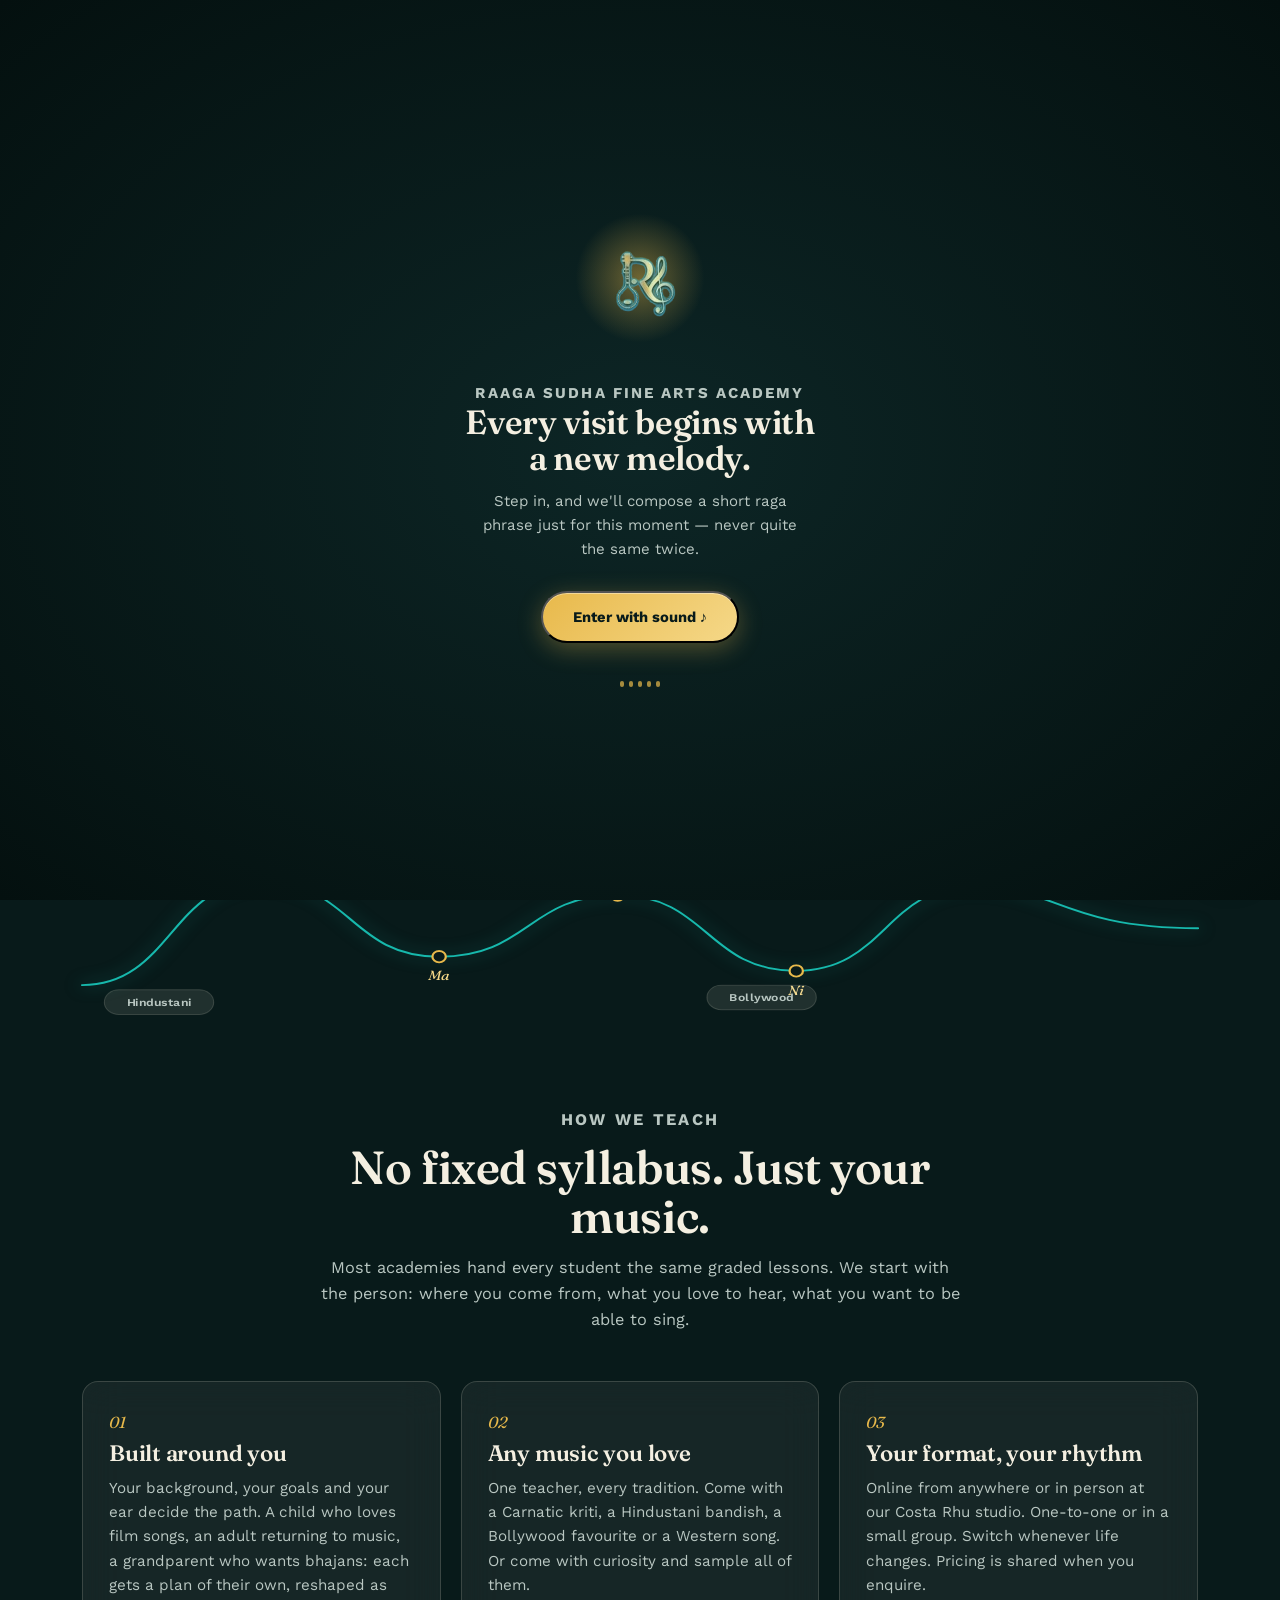
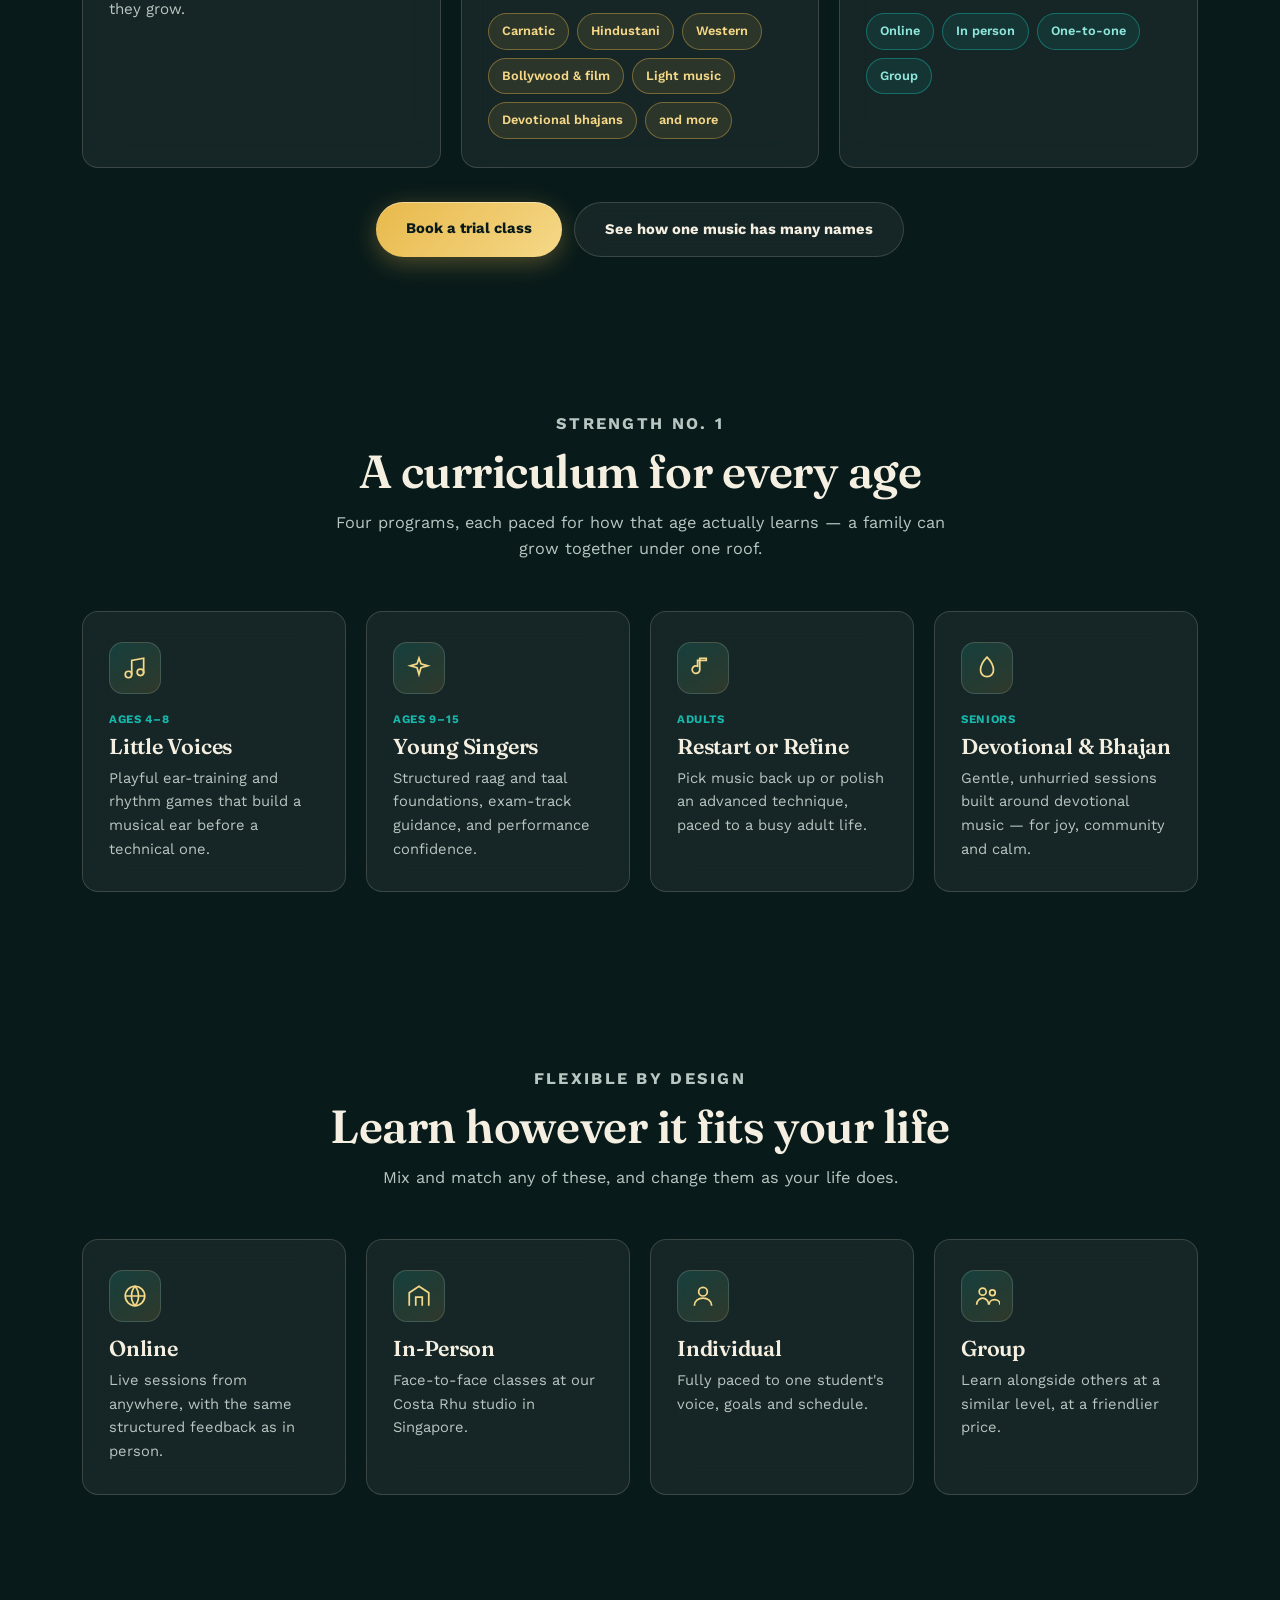
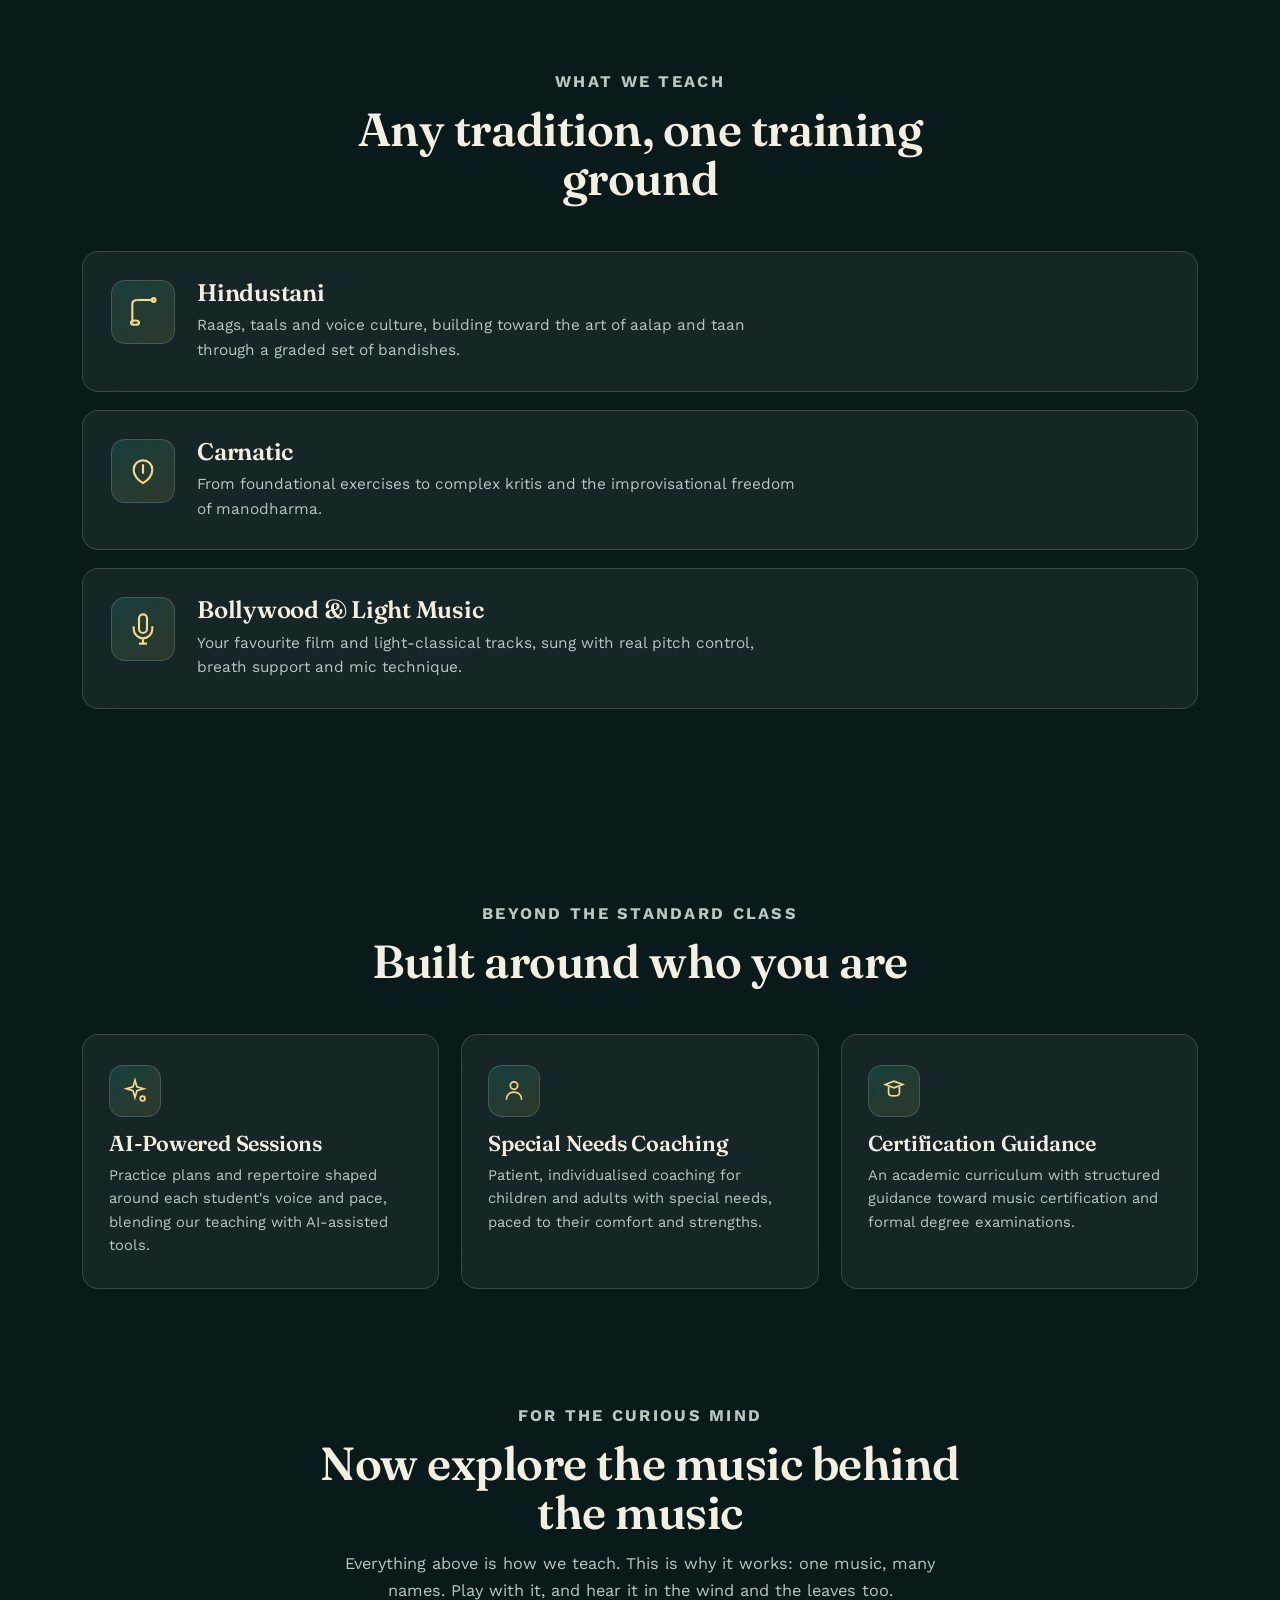
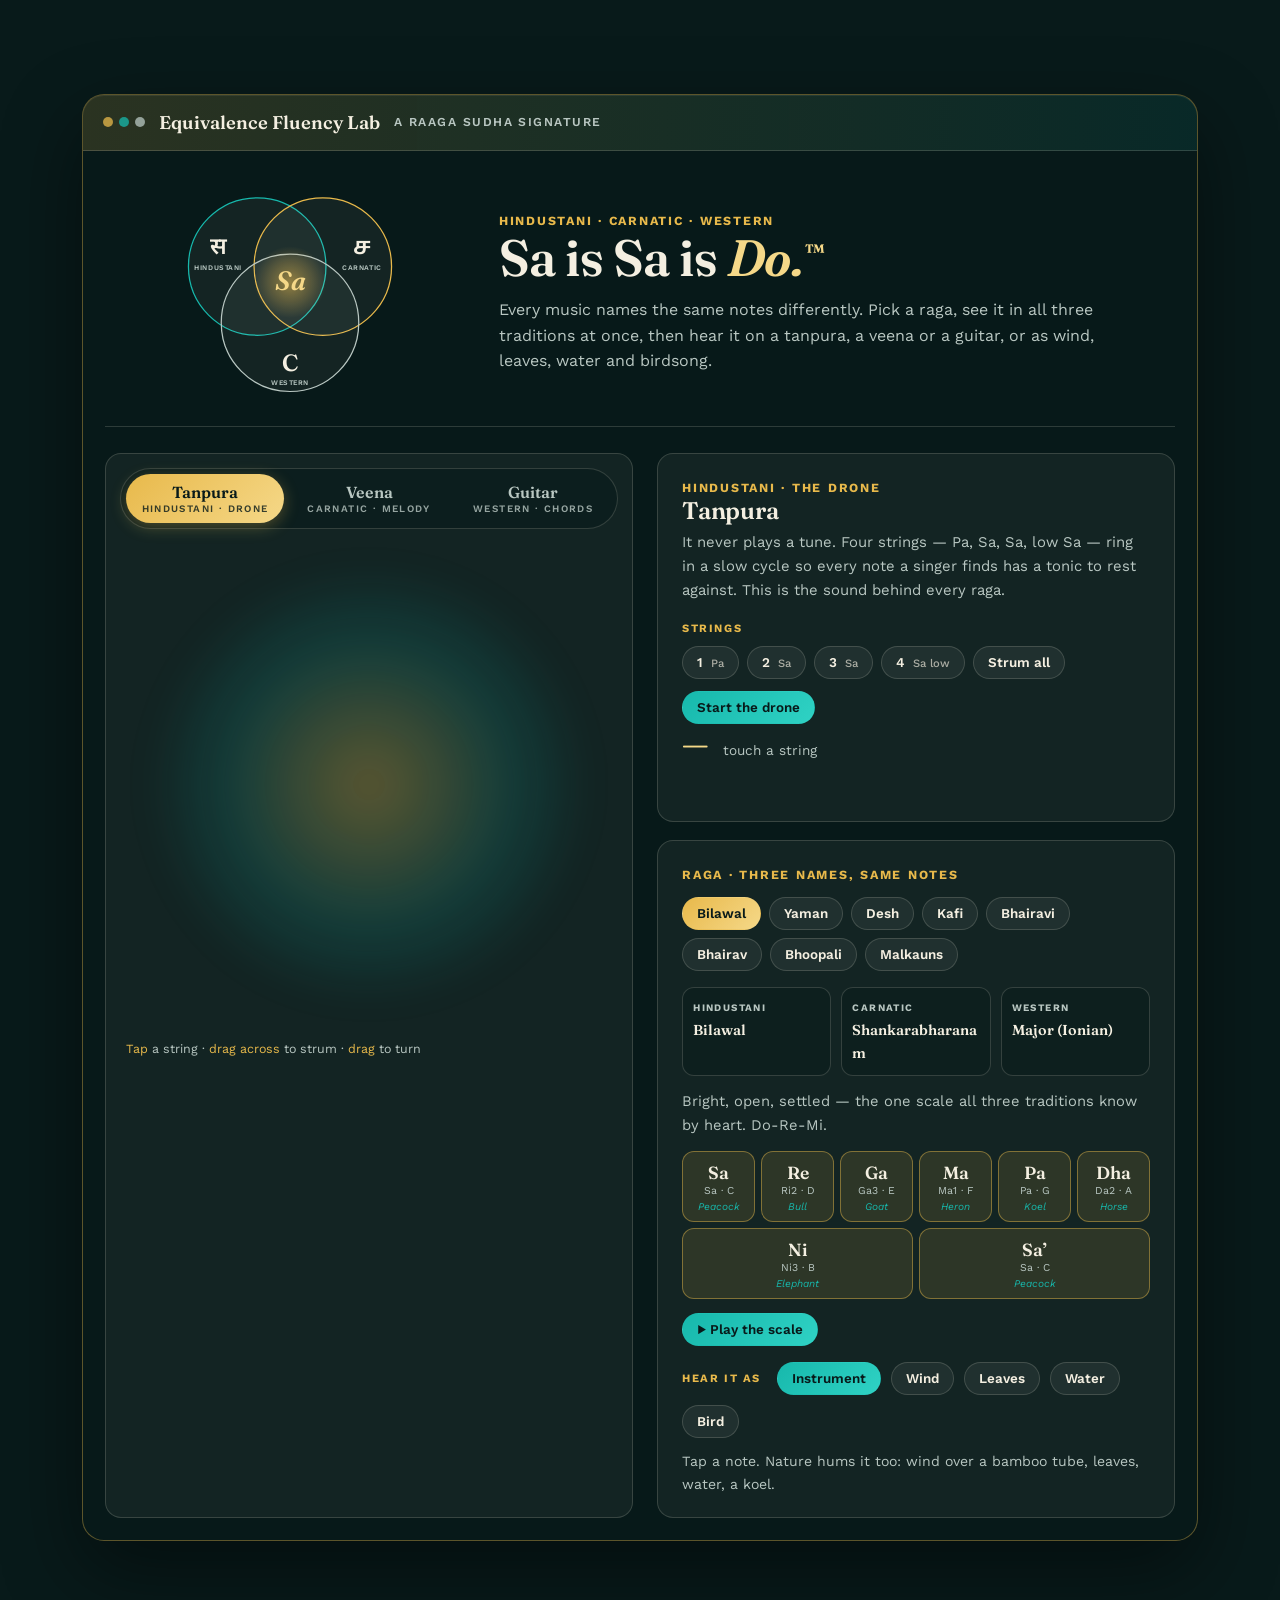
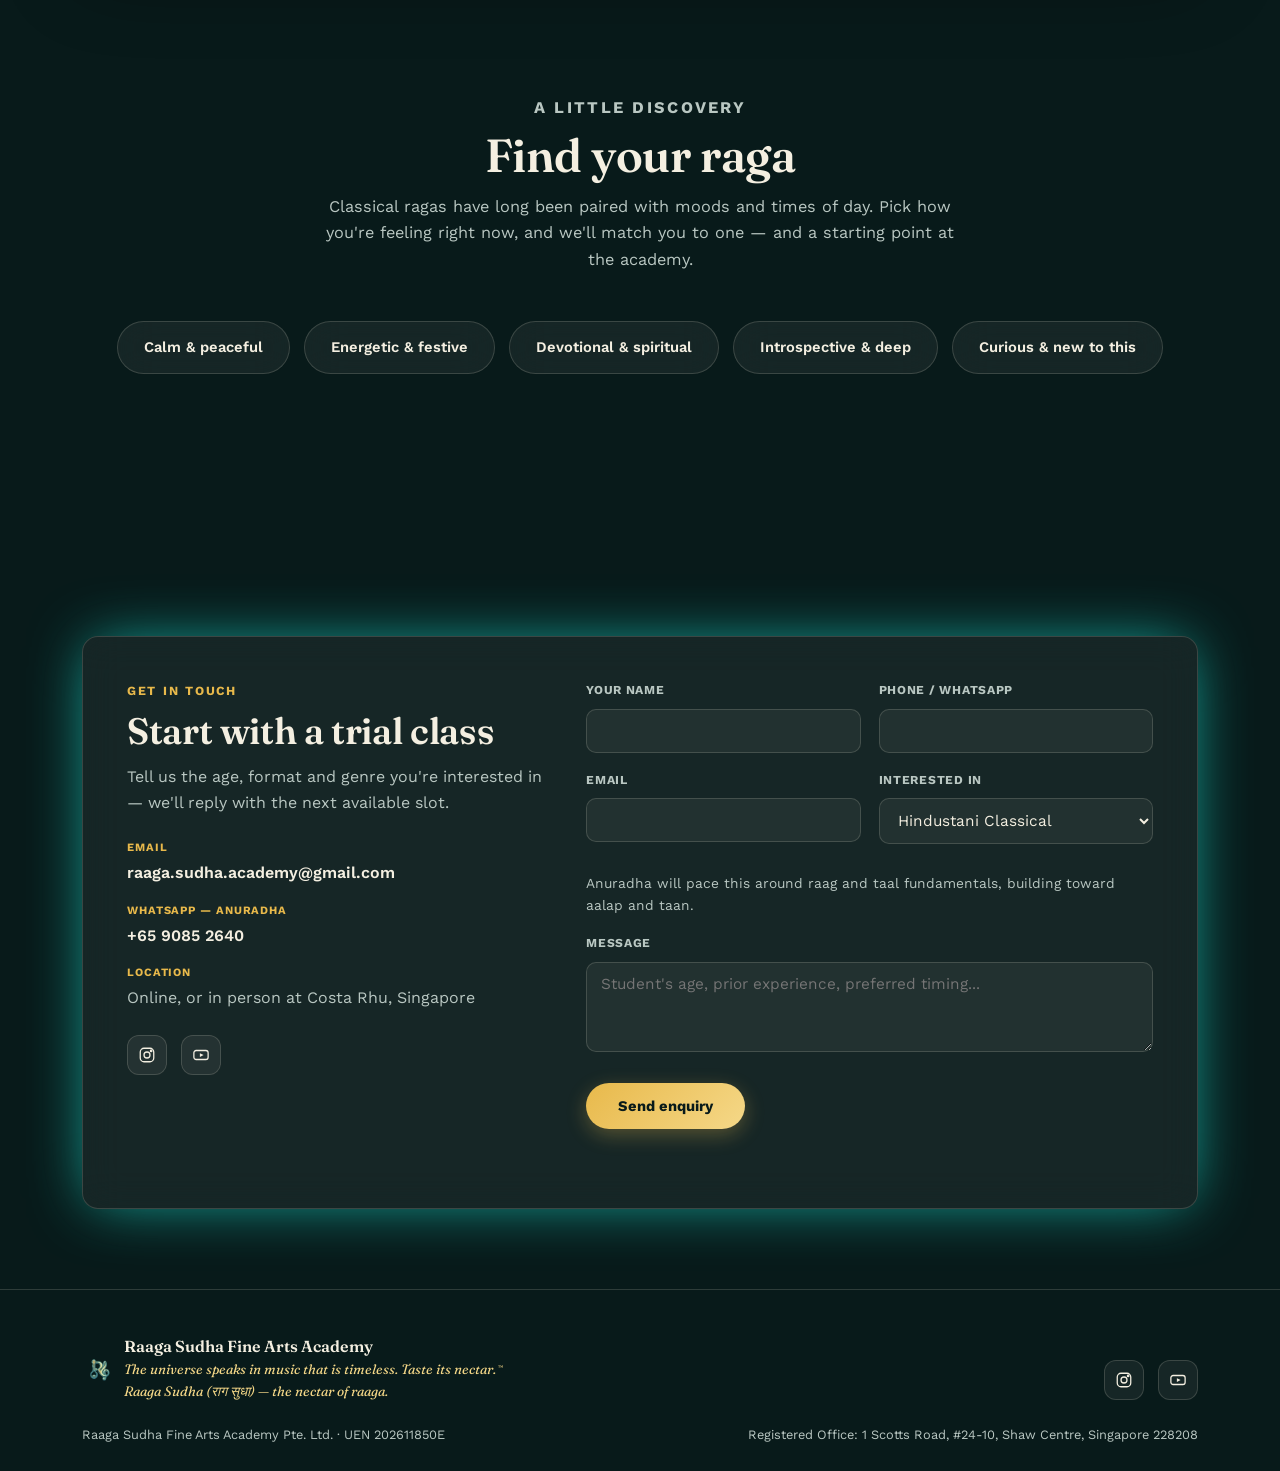
==== commit 6b1823e7: "New website with fluency lab and tagline" ====
--- a/index.html
+++ b/index.html
@@ -3,11 +3,11 @@
 <head>
 <meta charset="UTF-8">
 <meta name="viewport" content="width=device-width, initial-scale=1.0">
-<title>Raaga Sudha Fine Arts Academy — Unearth Your Inner Singer</title>
+<title>Raaga Sudha Fine Arts Academy — Music Classes in Singapore</title>
 <meta name="description" content="Raaga Sudha Fine Arts Academy — Hindustani, Carnatic, Bollywood and light music vocal training in Singapore, for every age, online or in person, one-to-one or in a group.">
 <link rel="preconnect" href="https://fonts.googleapis.com">
 <link rel="preconnect" href="https://fonts.gstatic.com" crossorigin>
-<link href="https://fonts.googleapis.com/css2?family=Fraunces:opsz,wght@9..144,300;9..144,450;9..144,600;9..144,700&family=Work+Sans:wght@300;400;500;600;700&display=swap" rel="stylesheet">
+<link href="https://fonts.googleapis.com/css2?family=Fraunces:opsz,wght@9..144,300;9..144,450;9..144,600;9..144,700&family=Work+Sans:wght@300;400;500;600;700&family=Noto+Sans+Devanagari:wght@600&family=Noto+Sans+Tamil:wght@600&display=swap" rel="stylesheet">
 <style>
   :root{
     --ink:#081A1A;
@@ -92,7 +92,7 @@
 
   .hero-eyebrow{display:flex; align-items:center; justify-content:center; gap:10px; margin-bottom:18px;}
   .hero-eyebrow .dot{width:6px; height:6px; border-radius:50%; background:var(--gold);}
-  .hero h1{font-size:clamp(2.4rem,5.4vw,4.2rem); max-width:18ch; margin:0 auto;}
+  .hero h1{font-size:clamp(2.1rem,4.4vw,3.5rem); max-width:22ch; margin:0 auto;}
   .hero h1 em{font-style:italic; background:linear-gradient(100deg,#c99a2e,var(--gold) 40%,var(--gold-soft) 60%,#c99a2e); background-size:220% auto; -webkit-background-clip:text; background-clip:text; -webkit-text-fill-color:transparent; animation:shimmer 6s ease-in-out infinite;}
   @keyframes shimmer{0%,100%{background-position:0% center;} 50%{background-position:100% center;}}
   @media (prefers-reduced-motion: reduce){ .hero h1 em{animation:none;} }
@@ -281,6 +281,188 @@
     .menu-toggle{display:block;}
     nav.links.open{display:flex; flex-direction:column; position:absolute; top:100%; left:0; right:0; background:rgba(8,26,26,0.97); padding:20px 28px 26px; border-bottom:1px solid var(--glass-line); gap:18px;}
   }
+
+  /* ---------- instruments: touch · listen · compare ---------- */
+  #instruments{padding-top:40px; scroll-margin-top:64px;}
+  .instr{display:grid; grid-template-columns:minmax(0,1.02fr) minmax(0,1fr); gap:24px; align-items:stretch;}
+  .inst-stage-card{padding:14px 14px 16px; display:flex; flex-direction:column; gap:12px; min-width:0;}
+  .itabs{display:grid; grid-template-columns:repeat(3,1fr); gap:6px; padding:5px; border-radius:999px; background:rgba(8,26,26,.45); border:1px solid var(--glass-line);}
+  .itab{appearance:none; border:0; background:transparent; color:var(--ivory-dim); font-family:var(--body); cursor:pointer; padding:9px 8px; border-radius:999px; line-height:1.15; transition:background .25s ease,color .25s ease;}
+  .itab b{display:block; font-family:var(--display); font-weight:600; font-size:1rem; letter-spacing:0;}
+  .itab small{display:block; font-size:.62rem; letter-spacing:.14em; text-transform:uppercase; font-weight:600; opacity:.8; margin-top:2px;}
+  .itab:hover{color:var(--ivory);}
+  .itab[aria-selected="true"]{background:linear-gradient(135deg,var(--gold),var(--gold-soft)); color:var(--ink); box-shadow:0 4px 16px rgba(232,185,75,.3);}
+  .itab:focus-visible,.nchip:focus-visible,.rchip:focus-visible,.schip:focus-visible,.swtile:focus-visible,.rbtn:focus-visible{outline:2px solid var(--gold); outline-offset:2px;}
+  .stage{position:relative; width:100%; height:clamp(420px,68vh,620px); border-radius:12px; overflow:hidden; touch-action:pan-y;}
+  .stage-halo{position:absolute; inset:6% 4%; border-radius:50%; background:radial-gradient(circle, rgba(232,185,75,.34) 0%, rgba(23,184,172,.16) 45%, transparent 70%); filter:blur(18px); pointer-events:none; animation:pulse 6s ease-in-out infinite;}
+  .gl3d{position:absolute; inset:0; width:100%; height:100%; display:block; cursor:grab; touch-action:pan-y; -webkit-tap-highlight-color:transparent;}
+  .gl3d:active{cursor:grabbing;}
+  .stage .fallback{display:none; position:absolute; inset:0; align-items:center; justify-content:center; text-align:center; padding:24px; color:var(--ivory-dim); font-size:.95rem;}
+  .stage.no-gl .gl3d{display:none;}
+  .stage.no-gl .fallback{display:flex;}
+  .stage-hint{display:flex; justify-content:space-between; gap:10px; flex-wrap:wrap; font-size:.78rem; color:var(--ivory-dim); padding:0 6px;}
+  .stage-hint i{font-style:normal; color:var(--gold);}
+  .note-pop{position:absolute; z-index:4; transform:translate(-50%,-50%); font-family:var(--display); font-style:italic; font-weight:600; font-size:1.6rem; color:var(--gold-soft); text-shadow:0 0 18px rgba(232,185,75,.9),0 2px 10px rgba(0,0,0,.6); pointer-events:none; animation:npop 1.1s ease-out forwards;}
+  @keyframes npop{0%{opacity:0; transform:translate(-50%,-20%) scale(.8);} 20%{opacity:1;} 100%{opacity:0; transform:translate(-50%,-210%) scale(1.12);}}
+
+  .inst-side{display:flex; flex-direction:column; gap:18px; min-width:0;}
+  .inst-card{padding:24px 24px 22px; min-width:0;}
+  .inst-card h3{font-size:1.5rem;}
+  .inst-card .sub{color:var(--ivory-dim); font-size:.93rem; margin-top:8px;}
+  .row-label{font-size:.7rem; font-weight:700; letter-spacing:.14em; text-transform:uppercase; color:var(--gold); margin:18px 0 8px;}
+  .chips{display:flex; flex-wrap:wrap; gap:8px;}
+  .schip,.rchip,.nchip,.rbtn{appearance:none; font-family:var(--body); cursor:pointer; color:var(--ivory); background:var(--glass); border:1px solid var(--glass-line); border-radius:999px; padding:8px 14px; font-size:.84rem; font-weight:600; transition:all .2s ease;}
+  .schip:hover,.rchip:hover,.nchip:hover,.rbtn:hover{border-color:var(--gold); transform:translateY(-1px);}
+  .schip small{opacity:.65; font-weight:500; margin-left:4px;}
+  .rchip[aria-pressed="true"],.nchip[aria-pressed="true"]{background:linear-gradient(135deg,var(--gold),var(--gold-soft)); color:var(--ink); border-color:transparent;}
+  .rbtn.solid{background:linear-gradient(135deg,var(--teal),#2fd2c4); color:var(--ink); border-color:transparent;}
+  .rbtn[aria-pressed="true"]{background:var(--teal); color:var(--ink);}
+  .nseg{display:flex; gap:6px; flex-wrap:wrap;}
+  .now{display:flex; align-items:baseline; gap:14px; flex-wrap:wrap; min-height:2.6rem; margin-top:4px;}
+  .now .big{font-family:var(--display); font-size:2rem; font-weight:600; color:var(--gold-soft); line-height:1;}
+  .now .alt{font-size:.85rem; color:var(--ivory-dim);}
+  .fretguide{font-size:.82rem; color:var(--ivory-dim); margin-top:12px; min-height:1.3em;}
+  .fretguide b{color:var(--gold-soft); font-weight:600; letter-spacing:.04em;}
+
+  .raga-top{display:grid; grid-template-columns:1fr; gap:6px;}
+  .raga-names{display:grid; grid-template-columns:repeat(3,minmax(0,1fr)); gap:10px; margin-top:16px;}
+  .raga-names div{padding:12px 10px 10px; border-radius:12px; background:rgba(8,26,26,.4); border:1px solid var(--glass-line); min-width:0;}
+  .raga-names span{display:block; font-size:.62rem; letter-spacing:.14em; text-transform:uppercase; color:var(--ivory-dim); font-weight:700;}
+  .raga-names strong{display:block; font-family:var(--display); font-weight:600; font-size:.9rem; margin-top:3px; color:var(--ivory); overflow-wrap:anywhere;}
+  .raga-blurb{margin-top:14px; font-size:.92rem; color:var(--ivory-dim);}
+  .ribbon{display:flex; gap:6px; flex-wrap:wrap; margin-top:14px;}
+  .rib{flex:1 1 56px; min-width:54px; text-align:center; padding:9px 4px 8px; border-radius:12px; background:rgba(232,185,75,.12); border:1px solid rgba(232,185,75,.45); cursor:pointer; color:var(--ivory); font-family:var(--body); transition:all .18s ease;}
+  .rib b{display:block; font-family:var(--display); font-size:1.02rem; font-weight:600;}
+  .rib small{display:block; font-size:.66rem; color:var(--ivory-dim); margin-top:1px;}
+  .rib:hover{transform:translateY(-2px);}
+  .rib.on,.swtile.on{background:var(--gold); color:var(--ink); box-shadow:0 0 22px rgba(232,185,75,.55);}
+  .rib.on small,.swtile.on small,.swtile.on .nm{color:var(--ink);}
+
+  .swara-map{margin-top:28px; padding:26px 24px 24px;}
+  .swara-map h3{font-size:1.4rem;}
+  .swara-map .sub{color:var(--ivory-dim); font-size:.93rem; margin-top:6px; max-width:62ch;}
+  .swgrid{display:grid; grid-template-columns:repeat(12,minmax(0,1fr)); gap:8px; margin-top:20px;}
+  .swtile{appearance:none; font-family:var(--body); cursor:pointer; text-align:center; padding:12px 4px 10px; border-radius:12px; color:var(--ivory); background:rgba(244,239,225,.04); border:1px solid var(--glass-line); opacity:.5; transition:all .2s ease; min-width:0;}
+  .swtile.in{opacity:1; background:rgba(232,185,75,.12); border-color:rgba(232,185,75,.5);}
+  .swtile:hover{opacity:1; transform:translateY(-2px);}
+  .swtile .st{display:block; font-size:.6rem; letter-spacing:.1em; color:var(--ivory-dim); margin-bottom:6px;}
+  .swtile .nm{display:block; font-size:.78rem; line-height:1.35; color:var(--ivory-dim); overflow-wrap:anywhere;}
+  .swtile .nm.p{font-family:var(--display); font-weight:600; font-size:1rem; color:var(--gold-soft);}
+  .swtile.on .nm.p{color:var(--ink);}
+
+  @media(max-width:980px){
+    .instr{grid-template-columns:1fr;}
+    .stage{height:clamp(380px,62vh,520px);}
+    .swgrid{grid-template-columns:repeat(6,minmax(0,1fr));}
+  }
+  @media(max-width:520px){
+    .inst-card,.swara-map{padding:20px 16px;}
+    .itab b{font-size:.9rem;} .itab small{font-size:.54rem; letter-spacing:.08em;}
+    .raga-names{grid-template-columns:1fr;}
+    .raga-names div{display:flex; align-items:baseline; justify-content:space-between; gap:10px;}
+    .swgrid{grid-template-columns:repeat(4,minmax(0,1fr));}
+  }
+  @media (prefers-reduced-motion: reduce){ .stage-halo{animation:none;} .note-pop{animation-duration:.01s;} }
+
+  /* ---------- fluency band, fees, boxed lab ---------- */
+  #fluency{padding:30px 0 70px;}
+  .flu{display:grid; grid-template-columns:minmax(0,.9fr) minmax(0,1.1fr); gap:34px; align-items:center; padding:34px 36px;}
+  .emblem{width:100%; max-width:340px; margin:0 auto; display:block;}
+  .emblem .lobe{fill:rgba(244,239,225,.05); stroke-width:1.6;}
+  .emblem .l1{stroke:var(--teal);} .emblem .l2{stroke:var(--gold);} .emblem .l3{stroke:var(--ivory-dim);}
+  .emblem .glyph{font-size:30px; fill:var(--ivory); text-anchor:middle; font-weight:600;}
+  .emblem .cap{font-family:var(--body); font-size:9px; letter-spacing:.08em; text-transform:uppercase; fill:var(--ivory-dim); text-anchor:middle; font-weight:600;}
+  .emblem .core{font-family:var(--display); font-size:34px; font-weight:600; fill:var(--gold-soft); text-anchor:middle; font-style:italic;}
+  .emblem .coreglow{fill:url(#coreg); animation:pulse 4.5s ease-in-out infinite; transform-origin:160px 132px;}
+  .flu h2{margin-top:10px;}
+  .flu .copy{color:var(--ivory-dim); margin-top:14px; max-width:56ch;}
+  .scales{display:grid; gap:8px; margin-top:20px;}
+  .scale{display:grid; grid-template-columns:96px 1fr; gap:12px; align-items:center; padding:10px 14px; border-radius:12px; background:rgba(8,26,26,.4); border:1px solid var(--glass-line);}
+  .scale span{font-size:.64rem; letter-spacing:.14em; text-transform:uppercase; font-weight:700; color:var(--gold);}
+  .scale b{font-family:var(--display); font-weight:600; font-size:1.05rem; letter-spacing:.04em; color:var(--ivory); overflow-wrap:anywhere;}
+  .flu .btnrow{display:flex; gap:12px; flex-wrap:wrap; margin-top:22px;}
+  .tagline{font-family:var(--display); font-style:italic; font-size:1.1rem; color:var(--gold-soft); margin-top:6px;}
+
+  .fee-row{display:grid; grid-template-columns:repeat(3,minmax(0,1fr)); gap:20px; margin-top:26px;}
+  .fee{padding:28px 26px; display:flex; flex-direction:column; gap:10px; min-width:0;}
+  .fee .tag{font-size:.72rem; font-weight:700; letter-spacing:.14em; text-transform:uppercase; color:var(--gold);}
+  .fee .price{display:flex; align-items:baseline; gap:8px;}
+  .fee .price b{font-family:var(--display); font-size:2.5rem; font-weight:600; color:var(--ivory); line-height:1;}
+  .fee .price span{color:var(--ivory-dim); font-size:.9rem;}
+  .fee ul{list-style:none; display:grid; gap:7px; color:var(--ivory-dim); font-size:.92rem; margin-top:4px;}
+  .fee li{padding-left:20px; position:relative;}
+  .fee li::before{content:""; position:absolute; left:2px; top:.62em; width:8px; height:8px; border-radius:50%; background:var(--gold);}
+  .fee.featured{border-color:rgba(232,185,75,.55); background:var(--glass-strong); box-shadow:0 10px 40px rgba(232,185,75,.12);}
+  .fee .btn{margin-top:auto; text-align:center;}
+  .fee-note{margin-top:16px; text-align:center; color:var(--ivory-dim); font-size:.86rem;}
+
+  .lab-box{border:1px solid rgba(232,185,75,.38); border-radius:22px; background:rgba(8,26,26,.6); box-shadow:0 30px 80px rgba(0,0,0,.45), inset 0 1px 0 rgba(244,239,225,.08); overflow:hidden;}
+  .lab-bar{display:flex; align-items:center; gap:14px; flex-wrap:wrap; padding:13px 20px; border-bottom:1px solid var(--glass-line); background:linear-gradient(90deg,rgba(232,185,75,.16),rgba(23,184,172,.10));}
+  .lab-dots{display:flex; gap:6px;} .lab-dots i{width:10px; height:10px; border-radius:50%; background:var(--gold); opacity:.75;} .lab-dots i:nth-child(2){background:var(--teal);} .lab-dots i:nth-child(3){background:var(--ivory-dim);}
+  .lab-title{font-family:var(--display); font-weight:600; font-size:1.15rem;}
+  .lab-sub{font-size:.76rem; letter-spacing:.12em; text-transform:uppercase; color:var(--ivory-dim); font-weight:600;}
+  .lab-body{padding:22px;}
+  .lab-intro{max-width:70ch; color:var(--ivory-dim); margin-bottom:20px; font-size:.98rem;}
+  .lab-box .glass{backdrop-filter:none; -webkit-backdrop-filter:none; background:rgba(244,239,225,.05);}
+  .lab-box .stage{height:clamp(360px,54vh,500px);}
+  #instruments{padding:60px 0;}
+
+  @media(max-width:920px){ .flu{grid-template-columns:1fr; padding:26px 22px;} .fee-row{grid-template-columns:1fr;} }
+  @media(max-width:520px){ .lab-body{padding:14px;} .scale{grid-template-columns:1fr; gap:2px;} }
+
+  /* ---------- how we teach + lab hero ---------- */
+  #different{padding:30px 0 60px;}
+  .pillars{display:grid; grid-template-columns:repeat(3,minmax(0,1fr)); gap:20px;}
+  .pillar{padding:28px 26px; min-width:0;}
+  .pillar .num{font-family:var(--display); font-style:italic; color:var(--gold); font-size:1rem;}
+  .pillar h3{font-size:1.4rem; margin:6px 0 10px;}
+  .pillar p{color:var(--ivory-dim); font-size:.95rem;}
+  .tags{display:flex; flex-wrap:wrap; gap:8px; margin-top:16px;}
+  .tags span{padding:7px 13px; border-radius:999px; font-size:.8rem; font-weight:600; background:rgba(232,185,75,.10); border:1px solid rgba(232,185,75,.4); color:var(--gold-soft);}
+  .tags.teal span{background:rgba(23,184,172,.10); border-color:rgba(23,184,172,.45); color:#8fe6dd;}
+  .diff-cta{display:flex; gap:12px; flex-wrap:wrap; justify-content:center; margin-top:34px;}
+  .lab-hero{display:grid; grid-template-columns:minmax(0,.7fr) minmax(0,1.3fr); gap:28px; align-items:center; margin-bottom:26px; padding:6px 4px 20px; border-bottom:1px solid var(--glass-line);}
+  .lab-hero .emblem{max-width:250px;}
+  .lab-hero h2{font-size:clamp(2rem,4.4vw,3.2rem);}
+  .lab-hero h2 em{font-style:italic; color:var(--gold-soft);}
+  .lab-hero .copy{color:var(--ivory-dim); margin-top:12px; max-width:60ch;}
+  @media(max-width:920px){ .pillars{grid-template-columns:1fr;} .lab-hero{grid-template-columns:1fr;} .lab-hero .emblem{max-width:220px;} }
+
+  /* ---------- nature equivalents ---------- */
+  .tm{font-size:.38em; vertical-align:super; font-style:normal; color:var(--gold-soft); margin-left:2px;}
+  #curious{padding:20px 0 30px;}
+  .heardrow{display:flex; align-items:center; gap:10px; flex-wrap:wrap; margin-top:18px;}
+  .heardrow .row-label{margin:0 6px 0 0;}
+  .heardrow .hchip{appearance:none; font-family:var(--body); cursor:pointer; color:var(--ivory); background:var(--glass); border:1px solid var(--glass-line); border-radius:999px; padding:8px 14px; font-size:.84rem; font-weight:600; transition:all .2s ease;}
+  .heardrow .hchip:hover{border-color:var(--teal);}
+  .heardrow .hchip[aria-pressed="true"]{background:linear-gradient(135deg,var(--teal),#2fd2c4); color:var(--ink); border-color:transparent;}
+  .natureline{margin-top:12px; font-size:.88rem; color:var(--ivory-dim); min-height:1.4em;}
+  .natureline b{color:var(--gold-soft); font-weight:600;}
+  .nature{margin-top:22px; padding-top:20px; border-top:1px solid var(--glass-line);}
+  .nature h4{font-family:var(--display); font-size:1.15rem; font-weight:600;}
+  .nature .sub2{color:var(--ivory-dim); font-size:.9rem; margin-top:6px; max-width:68ch;}
+  .ngrid{display:grid; grid-template-columns:repeat(7,minmax(0,1fr)); gap:8px; margin-top:16px;}
+  .ncard{appearance:none; font-family:var(--body); cursor:pointer; text-align:center; padding:12px 4px; border-radius:12px; color:var(--ivory); background:rgba(23,184,172,.07); border:1px solid rgba(23,184,172,.35); transition:all .2s ease; min-width:0;}
+  .ncard:hover{transform:translateY(-2px); border-color:var(--teal);}
+  .ncard.on{background:var(--teal); color:var(--ink);}
+  .ncard.on small,.ncard.on em{color:var(--ink);}
+  .ncard b{display:block; font-family:var(--display); font-size:1.05rem; color:var(--gold-soft);}
+  .ncard.on b{color:var(--ink);}
+  .ncard span{display:block; font-size:.86rem; margin-top:2px;}
+  .ncard em{display:block; font-size:.7rem; font-style:italic; color:var(--ivory-dim); margin-top:1px;}
+  @media(max-width:920px){ .ngrid{grid-template-columns:repeat(4,minmax(0,1fr));} }
+  @media(max-width:520px){ .ngrid{grid-template-columns:repeat(2,minmax(0,1fr));} }
+
+  .rib{flex:1 1 66px; padding:10px 4px 9px;}
+  .rib b{font-size:1.1rem;}
+  .rib em{display:block; font-size:.64rem; font-style:italic; color:var(--teal); margin-top:3px;}
+  .rib.on em{color:var(--ink);}
+  .heardrow{margin-top:16px;}
+
+  .gloss{margin:16px 0 18px; font-size:.95rem; letter-spacing:.04em; color:var(--gold-soft);}
+  .gloss b{font-family:var(--display); font-weight:600; color:var(--ivory);}
+  .gloss span{font-family:'Noto Sans Devanagari',var(--body); margin-left:4px;}
+  h1 .tm{font-size:.3em;}
 </style>
 </head>
 <body>
@@ -343,9 +525,10 @@
     </a>
     <button class="menu-toggle" id="menuToggle" aria-label="Toggle navigation" aria-expanded="false"><span></span><span></span><span></span></button>
     <nav class="links" id="navLinks">
+      <a href="#different">How we teach</a>
       <a href="#ages">All Ages</a>
-      <a href="#formats">Formats</a>
       <a href="#genres">Genres</a>
+      <a href="#instruments">Fluency Lab</a>
       <a href="#programs">Programs</a>
       <a href="#enquire" class="nav-cta">Book a trial class</a>
     </nav>
@@ -360,13 +543,15 @@
         <div class="halo-ring"></div>
         <img src="[data-uri]" alt="Raaga Sudha logo">
       </div>
-      <div class="hero-eyebrow"><span class="dot"></span><span class="kicker">Vocal Music Academy · Singapore</span></div>
+      <div class="hero-eyebrow"><span class="dot"></span><span class="kicker">Raaga Sudha Fine Arts Academy · Singapore</span></div>
       <p id="timeRaga"></p>
-      <h1>Unearth your <em>inner singer</em>, at every age.</h1>
-      <p class="lede">Hindustani, Carnatic, Bollywood and light music vocal training — online or in person, one-to-one or in a group. One academy, every voice, every stage of life.</p>
+      <h1>The universe speaks in music that is <em>timeless.</em> Taste its nectar.<span class="tm">™</span></h1>
+      <p class="gloss"><b>Raaga Sudha</b> <span lang="sa">(राग सुधा)</span> &mdash; the nectar of raaga</p>
+      <p class="lede">All it asks is a curious mind. No fixed syllabus: just lessons shaped around your background, goals and ear — Carnatic, Hindustani, Western, Bollywood, bhajans, anything — online or in person.</p>
       <div class="hero-ctas">
         <a href="#enquire" class="btn btn-solid">Book a trial class</a>
-        <a href="#genres" class="btn btn-glass">Explore genres</a>
+        <a href="#different" class="btn btn-glass">How we teach</a>
+        <a href="#instruments" class="btn btn-glass">Try the Fluency Lab</a>
       </div>
 
       <div class="contour-stage" aria-hidden="true">
@@ -386,6 +571,36 @@
     </div>
   </section>
 
+  <section id="different">
+    <div class="wrap">
+      <div class="section-head">
+        <p class="kicker">How we teach</p>
+        <h2>No fixed syllabus. Just your music.</h2>
+        <p>Most academies hand every student the same graded lessons. We start with the person: where you come from, what you love to hear, what you want to be able to sing.</p>
+      </div>
+      <div class="pillars">
+        <div class="pillar glass">
+          <span class="num">01</span>
+          <h3>Built around you</h3>
+          <p>Your background, your goals and your ear decide the path. A child who loves film songs, an adult returning to music, a grandparent who wants bhajans: each gets a plan of their own, reshaped as they grow.</p>
+        </div>
+        <div class="pillar glass">
+          <span class="num">02</span>
+          <h3>Any music you love</h3>
+          <p>One teacher, every tradition. Come with a Carnatic kriti, a Hindustani bandish, a Bollywood favourite or a Western song. Or come with curiosity and sample all of them.</p>
+          <div class="tags"><span>Carnatic</span><span>Hindustani</span><span>Western</span><span>Bollywood &amp; film</span><span>Light music</span><span>Devotional bhajans</span><span>and more</span></div>
+        </div>
+        <div class="pillar glass">
+          <span class="num">03</span>
+          <h3>Your format, your rhythm</h3>
+          <p>Online from anywhere or in person at our Costa Rhu studio. One-to-one or in a small group. Switch whenever life changes. Pricing is shared when you enquire.</p>
+          <div class="tags teal"><span>Online</span><span>In person</span><span>One-to-one</span><span>Group</span></div>
+        </div>
+      </div>
+      <div class="diff-cta"><a href="#enquire" class="btn btn-solid">Book a trial class</a><a href="#instruments" class="btn btn-glass">See how one music has many names</a></div>
+    </div>
+  </section>
+
   <section id="ages">
     <div class="wrap">
       <div class="section-head">
@@ -425,9 +640,9 @@
   <section id="formats">
     <div class="wrap">
       <div class="section-head">
-        <p class="kicker">Strength No. 2</p>
+        <p class="kicker">Flexible by design</p>
         <h2>Learn however it fits your life</h2>
-        <p>Every course is available in all four combinations below — pick the shape that fits your week.</p>
+        <p>Mix and match any of these, and change them as your life does.</p>
       </div>
       <div class="grid-4">
         <div class="tile glass">
@@ -451,6 +666,7 @@
           <p>Learn alongside others at a similar level, at a friendlier price.</p>
         </div>
       </div>
+          
     </div>
   </section>
 
@@ -458,7 +674,7 @@
     <div class="wrap">
       <div class="section-head">
         <p class="kicker">What We Teach</p>
-        <h2>Three traditions, one training ground</h2>
+        <h2>Any tradition, one training ground</h2>
       </div>
       <div class="genre-row glass">
         <div class="icon-badge" style="width:64px; height:64px;"><svg viewBox="0 0 24 24" style="width:32px; height:32px;"><path d="M4 20 L4 6 Q4 3 8 3 L8 3" /><ellipse cx="6" cy="20" rx="3" ry="1.6"/><path d="M8 3 L20 3"/><circle cx="20" cy="3" r="1.4"/></svg></div>
@@ -505,6 +721,90 @@
           <div class="icon-badge"><svg viewBox="0 0 24 24"><path d="M4 6l8-3 8 3-8 3z"/><path d="M7 8v6c0 1.4 2.2 2.5 5 2.5s5-1.1 5-2.5V8"/></svg></div>
           <h3>Certification Guidance</h3>
           <p>An academic curriculum with structured guidance toward music certification and formal degree examinations.</p>
+        </div>
+      </div>
+    </div>
+  </section>
+
+  <section id="curious">
+    <div class="wrap">
+      <div class="section-head" style="margin-bottom:0;">
+        <p class="kicker">For the curious mind</p>
+        <h2>Now explore the music behind the music</h2>
+        <p>Everything above is how we teach. This is why it works: one music, many names. Play with it, and hear it in the wind and the leaves too.</p>
+      </div>
+    </div>
+  </section>
+
+  <section id="instruments">
+    <div class="wrap">
+      <div class="lab-box">
+        <div class="lab-bar"><span class="lab-dots"><i></i><i></i><i></i></span><span class="lab-title">Equivalence Fluency Lab</span><span class="lab-sub">A Raaga Sudha signature</span></div>
+        <div class="lab-body">
+          <div class="lab-hero">
+            <svg class="emblem" viewBox="0 0 320 290" role="img" aria-label="Three overlapping circles: Hindustani Sa, Carnatic Sa and Western C meeting at the same note">
+          <defs><radialGradient id="coreg"><stop offset="0" stop-color="#E8B94B" stop-opacity=".55"/><stop offset="1" stop-color="#E8B94B" stop-opacity="0"/></radialGradient></defs>
+          <circle class="lobe l1" cx="118" cy="112" r="88"/><circle class="lobe l2" cx="202" cy="112" r="88"/><circle class="lobe l3" cx="160" cy="184" r="88"/>
+          <circle class="coreglow" cx="160" cy="132" r="46"/>
+          <text class="glyph" x="68" y="96" style="font-family:'Noto Sans Devanagari',sans-serif">स</text><text class="cap" x="68" y="116">Hindustani</text>
+          <text class="glyph" x="252" y="96" style="font-family:'Noto Sans Tamil',sans-serif">ச</text><text class="cap" x="252" y="116">Carnatic</text>
+          <text class="glyph" x="160" y="246" style="font-family:var(--display)">C</text><text class="cap" x="160" y="264">Western</text>
+          <text class="core" x="160" y="142">Sa</text>
+        </svg>
+            <div>
+              <p class="kicker">Hindustani · Carnatic · Western</p>
+              <h2>Sa is Sa is <em>Do.</em><span class="tm">™</span></h2>
+              <p class="copy">Every music names the same notes differently. Pick a raga, see it in all three traditions at once, then hear it on a tanpura, a veena or a guitar, or as wind, leaves, water and birdsong.</p>
+            </div>
+          </div>
+<div class="instr">
+        <div class="inst-stage-card glass">
+          <div class="itabs" role="tablist" aria-label="Choose an instrument">
+            <button class="itab" role="tab" id="tab-tanpura" data-inst="tanpura" aria-selected="true"><b>Tanpura</b><small>Hindustani · Drone</small></button>
+            <button class="itab" role="tab" id="tab-veena" data-inst="veena" aria-selected="false"><b>Veena</b><small>Carnatic · Melody</small></button>
+            <button class="itab" role="tab" id="tab-guitar" data-inst="guitar" aria-selected="false"><b>Guitar</b><small>Western · Chords</small></button>
+          </div>
+          <div class="stage" id="stage">
+            <div class="stage-halo" aria-hidden="true"></div>
+            <canvas class="gl3d" id="gl3d" role="img" aria-label="Interactive 3D instrument. Tap or drag across the strings to play; drag sideways to turn it."></canvas>
+            <div class="fallback">3D view isn’t available on this device — use the string buttons on the right to play.</div>
+          </div>
+          <div class="stage-hint"><span id="stageHint"><i>Tap</i> a string · <i>drag across</i> to strum · <i>drag</i> to turn</span><span id="stageFret"></span></div>
+        </div>
+
+        <div class="inst-side">
+          <div class="inst-card glass">
+            <p class="kicker" id="instKicker">Hindustani · the drone</p>
+            <h3 id="instTitle">Tanpura</h3>
+            <p class="sub" id="instBlurb"></p>
+            <p class="row-label">Strings</p>
+            <div class="chips" id="strChips"></div>
+            <div id="droneRow" style="margin-top:12px;"><button class="rbtn solid" id="droneBtn2" aria-pressed="false">Start the drone</button></div>
+            <div class="now" aria-live="polite"><span class="big" id="nowBig">—</span><span class="alt" id="nowAlt">touch a string</span></div>
+            <p class="fretguide" id="fretGuide"></p>
+          </div>
+
+          <div class="inst-card glass">
+            <p class="kicker">Raga · three names, same notes</p>
+            <div class="chips" id="ragaChips" style="margin-top:12px;"></div>
+            <div class="raga-names">
+              <div><span>Hindustani</span><strong id="rgH">—</strong></div>
+              <div><span>Carnatic</span><strong id="rgC">—</strong></div>
+              <div><span>Western</span><strong id="rgW">—</strong></div>
+            </div>
+            <p class="raga-blurb" id="rgBlurb"></p>
+            <div class="ribbon" id="ribbon"></div>
+            <div class="chips" style="margin-top:14px; align-items:center;">
+              <button class="rbtn solid" id="playScale">▶ Play the scale</button>
+            </div>
+            <div class="heardrow" id="heardrow"><span class="row-label">Hear it as</span>
+              <button class="hchip" data-h="inst" aria-pressed="true">Instrument</button><button class="hchip" data-h="wind" aria-pressed="false">Wind</button><button class="hchip" data-h="leaves" aria-pressed="false">Leaves</button><button class="hchip" data-h="water" aria-pressed="false">Water</button><button class="hchip" data-h="bird" aria-pressed="false">Bird</button></div>
+            <p class="natureline" id="natureLine">Tap a note. Nature hums it too: wind over a bamboo tube, leaves, water, a koel.</p>
+          </div>
+        </div>
+      </div>
+
+      
         </div>
       </div>
     </div>
@@ -528,6 +828,7 @@
         <p class="kicker" id="moodFor"></p>
         <div class="raga-name" id="moodRaga"></div>
         <p id="moodBlurb"></p>
+        <a href="#instruments" class="btn btn-glass" style="margin-right:8px;">See it on the instruments</a>
         <a href="#enquire" class="btn btn-solid" id="moodCta">Use this for my enquiry</a>
       </div>
     </div>
@@ -591,7 +892,7 @@
     <div class="footer-top">
       <div class="footer-brand">
         <img src="[data-uri]" alt="Raaga Sudha logo">
-        <span style="font-family:var(--display); font-weight:600;">Raaga Sudha Fine Arts Academy</span>
+        <span style="font-family:var(--display); font-weight:600;">Raaga Sudha Fine Arts Academy <em style="display:block; font-weight:400; font-size:.85rem; color:var(--gold-soft);">The universe speaks in music that is timeless. Taste its nectar.<span class="tm">™</span><br>Raaga Sudha (राग सुधा) &mdash; the nectar of raaga.</em></span>
       </div>
       <div class="social-row">
         <a href="https://www.instagram.com/raagasudhafineartsacademy?igsh=cXFyNjFoOTN6cHNw" aria-label="Instagram" target="_blank" rel="noopener">
@@ -609,6 +910,9 @@
   </div>
 </footer>
 
+<script src="three.min.js"></script>
+<script src="photos.js"></script>
+<script src="instruments3d.js"></script>
 <script>
 document.getElementById('menuToggle').addEventListener('click', function(){
   var nav = document.getElementById('navLinks');
@@ -1098,6 +1402,362 @@
   updateString();
 })();
 </script>
+<script>
+/* ============================================================
+   INSTRUMENTS — page side: voices, notation, ragas, swara map
+   ============================================================ */
+(function(){
+  var NAMES = {
+    hind: ['Sa','Re♭','Re','Ga♭','Ga','Ma','Ma♯','Pa','Dha♭','Dha','Ni♭','Ni'],
+    carn: ['Sa','Ri1','Ri2','Ga2','Ga3','Ma1','Ma2','Pa','Da1','Da2','Ni2','Ni3'],
+    west: ['C','D♭','D','E♭','E','F','F♯','G','A♭','A','B♭','B']
+  };
+  var SA = 261.6256; // C4
+  var notation = 'hind';
+  var CREATURE_BY_PC = {0:'Peacock',2:'Bull',4:'Goat',5:'Heron',7:'Koel',9:'Horse',11:'Elephant'};
+
+  var INST = {
+    tanpura: { kicker:'Hindustani · the drone', title:'Tanpura', voice:'tanpura', nFret:0,
+      open:[196.00, 261.63, 261.63, 130.81], labels:['Pa','Sa','Sa','Sa low'],
+      blurb:'It never plays a tune. Four strings — Pa, Sa, Sa, low Sa — ring in a slow cycle so every note a singer finds has a tonic to rest against. This is the sound behind every raga.',
+      hint:'<i>Tap</i> a string · <i>drag across</i> to strum · <i>drag</i> to turn' },
+    veena:   { kicker:'Carnatic · the melody', title:'Veena', voice:'veena', nFret:24,
+      open:[261.63, 196.00, 130.81, 98.00], labels:['Sa','Pa','Sa low','Pa low'],
+      blurb:'The great string instrument of the Carnatic tradition. Raised frets mark the swaras: press along the neck to choose the note, and pluck the open strings past the last fret.',
+      hint:'<i>Press</i> along the neck for a note · <i>past the frets</i> = open string' },
+    guitar:  { kicker:'Western · the equivalent', title:'Guitar', voice:'guitar', nFret:19,
+      open:[82.41, 110.00, 146.83, 196.00, 246.94, 329.63], labels:['E','A','D','G','B','E'],
+      blurb:'Six strings, equal-tempered frets — every fret a semitone, the same twelve steps the swara map below names. Standard tuning E A D G B E.',
+      hint:'<i>Press</i> along the neck for a note · <i>past the frets</i> = open string' }
+  };
+  var curInst = 'tanpura', lastString = 0, lastFret = 0;
+
+  var RAGAS = [
+    { id:'bilawal', h:'Bilawal', c:'Shankarabharanam', w:'Major (Ionian)', set:[0,2,4,5,7,9,11],
+      blurb:'Bright, open, settled — the one scale all three traditions know by heart. Do-Re-Mi.' },
+    { id:'yaman', h:'Yaman', c:'Kalyani', w:'Lydian mode', set:[0,2,4,6,7,9,11],
+      blurb:'An evening raga of calm and wonder: a major scale with a lifted fourth, which gives it its shimmer.' },
+    { id:'desh', h:'Desh', c:'Kamas', w:'Mixolydian mode', set:[0,2,4,5,7,9,10],
+      blurb:'Festive and full of movement — a major scale with a flattened seventh, heard across film and folk song.' },
+    { id:'kafi', h:'Kafi', c:'Kharaharapriya', w:'Dorian mode', set:[0,2,3,5,7,9,10],
+      blurb:'Soft, tender and a little wistful; a favourite for light classical and the songs of spring.' },
+    { id:'bhairavi', h:'Bhairavi', c:'Hanumatodi', w:'Phrygian mode', set:[0,1,3,5,7,8,10],
+      blurb:'The raga that closes a concert — yearning and devotional, every note leaning gently downward.' },
+    { id:'bhairav', h:'Bhairav', c:'Mayamalavagowla', w:'Double harmonic scale', set:[0,1,4,5,7,8,11],
+      blurb:'A dawn raga, grounding and devotional. Two flat notes wrapped around a bright major third.' },
+    { id:'bhoopali', h:'Bhoopali', c:'Mohanam', w:'Major pentatonic', set:[0,2,4,7,9],
+      blurb:'Five notes, pure joy. Among the first ragas every student learns, and the heart of countless melodies.' },
+    { id:'malkauns', h:'Malkauns', c:'Hindolam', w:'Minor-pentatonic flavour', set:[0,3,5,8,10],
+      blurb:'Spare, deep and inward-looking: the same five notes, three names. (Its Western cousin is the minor pentatonic.)' }
+  ];
+  var raga = RAGAS[0];
+
+  var $ = function(id){ return document.getElementById(id); };
+  var stage = $('stage');
+  function pc(freq){ return ((Math.round(12 * Math.log2(freq / SA)) % 12) + 12) % 12; }
+  function nm(p, kind){ return NAMES[kind || notation][p]; }
+
+  /* ---------------- voices ---------------- */
+  function out(ctx, node, level){
+    var g = ctx.createGain(); g.gain.value = level; node.connect(g);
+    g.connect(ctx.destination);
+    if(ctx._fxSend){ var s = ctx.createGain(); s.gain.value = 0.45; g.connect(s); s.connect(ctx._fxSend); }
+  }
+  function vTanpura(ctx, f, v, t){
+    var d = 3.6, m = ctx.createGain();
+    m.gain.setValueAtTime(0, t); m.gain.linearRampToValueAtTime(0.5 * v, t + 0.05);
+    m.gain.exponentialRampToValueAtTime(0.0001, t + d);
+    var lp = ctx.createBiquadFilter(); lp.type = 'lowpass'; lp.frequency.setValueAtTime(3200, t);
+    lp.frequency.exponentialRampToValueAtTime(900, t + d); lp.Q.value = 0.6; m.connect(lp);
+    [1,2,3,4,5,6].forEach(function(k, i){
+      var o = ctx.createOscillator(); o.type = i ? 'triangle' : 'sine'; o.frequency.value = f * k;
+      var g = ctx.createGain(); g.gain.value = [0.55,0.5,0.3,0.2,0.12,0.07][i];
+      o.connect(g); g.connect(m); o.start(t); o.stop(t + d + 0.1);
+    });
+    out(ctx, lp, 0.55);
+  }
+  function vVeena(ctx, f, v, t){
+    var d = 2.4, m = ctx.createGain();
+    m.gain.setValueAtTime(0, t); m.gain.linearRampToValueAtTime(0.42 * v, t + 0.006);
+    m.gain.exponentialRampToValueAtTime(0.0001, t + d);
+    var lp = ctx.createBiquadFilter(); lp.type = 'lowpass'; lp.Q.value = 1.2;
+    lp.frequency.setValueAtTime(Math.min(9000, f * 14), t); lp.frequency.exponentialRampToValueAtTime(Math.max(500, f * 2), t + 1.3);
+    m.connect(lp);
+    var o = ctx.createOscillator(); o.type = 'sawtooth';
+    o.frequency.setValueAtTime(f * 1.012, t); o.frequency.exponentialRampToValueAtTime(f, t + 0.09);
+    var g1 = ctx.createGain(); g1.gain.value = 0.55; o.connect(g1); g1.connect(m); o.start(t); o.stop(t + d + 0.1);
+    var o2 = ctx.createOscillator(); o2.type = 'sine'; o2.frequency.value = f * 2;
+    var g2 = ctx.createGain(); g2.gain.value = 0.3; o2.connect(g2); g2.connect(m); o2.start(t); o2.stop(t + d + 0.1);
+    out(ctx, lp, 0.6);
+  }
+  var ksCache = {};
+  function ksBuffer(ctx, f){
+    var key = Math.round(f * 4);
+    if(ksCache[key]) return ksCache[key];
+    var sr = ctx.sampleRate, len = Math.floor(sr * 2.6), N = Math.max(2, Math.round(sr / f));
+    var buf = ctx.createBuffer(1, len, sr), d = buf.getChannelData(0), ring = new Float32Array(N), i;
+    for(i = 0; i < N; i++) ring[i] = Math.random() * 2 - 1;
+    var p = 0;
+    for(i = 0; i < len; i++){
+      var a = ring[p], b = ring[(p + 1) % N];
+      d[i] = a;
+      ring[p] = (a + b) * 0.5 * 0.9965;
+      p = (p + 1) % N;
+    }
+    ksCache[key] = buf; return buf;
+  }
+  function vGuitar(ctx, f, v, t){
+    var s = ctx.createBufferSource(); s.buffer = ksBuffer(ctx, f);
+    var g = ctx.createGain(); g.gain.setValueAtTime(0.0001, t); g.gain.linearRampToValueAtTime(0.9 * v, t + 0.004);
+    g.gain.setValueAtTime(0.9 * v, t + 1.6); g.gain.exponentialRampToValueAtTime(0.0001, t + 2.5);
+    s.connect(g); out(ctx, g, 0.7); s.start(t);
+  }
+  /* ---- nature voices: the same pitches, made the way nature makes them ---- */
+  var noiseBuf = null;
+  function noise(ctx){
+    if(!noiseBuf){ var n = ctx.sampleRate * 2, b = ctx.createBuffer(1, n, ctx.sampleRate), d = b.getChannelData(0); for(var i = 0; i < n; i++) d[i] = Math.random() * 2 - 1; noiseBuf = b; }
+    return noiseBuf;
+  }
+  function vWind(ctx, f, v, t){
+    var d = 2.6, s = ctx.createBufferSource(); s.buffer = noise(ctx); s.loop = true;
+    var g = ctx.createGain(); g.gain.setValueAtTime(0.0001, t); g.gain.linearRampToValueAtTime(v, t + 0.5); g.gain.exponentialRampToValueAtTime(0.0001, t + d);
+    [[1, 1], [2, 0.4], [3, 0.18]].forEach(function(h){
+      var bp = ctx.createBiquadFilter(); bp.type = 'bandpass'; bp.frequency.value = f * h[0]; bp.Q.value = 30;
+      var lfo = ctx.createOscillator(); lfo.frequency.value = 4.6 + h[0]; var lg = ctx.createGain(); lg.gain.value = f * h[0] * 0.007; lfo.connect(lg); lg.connect(bp.frequency); lfo.start(t); lfo.stop(t + d + 0.1);
+      var hg = ctx.createGain(); hg.gain.value = h[1] * 5; s.connect(bp); bp.connect(hg); hg.connect(g);
+    });
+    out(ctx, g, 0.9); s.start(t); s.stop(t + d + 0.1);
+  }
+  function vLeaves(ctx, f, v, t){
+    var c = Math.min(6000, Math.max(1600, f * 6)), k;
+    for(k = 0; k < 28; k++){
+      var at = t + Math.random() * 1.5, s = ctx.createBufferSource(); s.buffer = noise(ctx);
+      var hp = ctx.createBiquadFilter(); hp.type = 'highpass'; hp.frequency.value = 1200;
+      var bp = ctx.createBiquadFilter(); bp.type = 'bandpass'; bp.frequency.value = c * (0.75 + Math.random() * 0.5); bp.Q.value = 2.2;
+      var g = ctx.createGain(), pk = (0.3 + Math.random() * 0.6) * v;
+      g.gain.setValueAtTime(0.0001, at); g.gain.linearRampToValueAtTime(pk, at + 0.008); g.gain.exponentialRampToValueAtTime(0.0001, at + 0.05 + Math.random() * 0.1);
+      s.connect(hp); hp.connect(bp); bp.connect(g); out(ctx, g, 0.8); s.start(at, Math.random()); s.stop(at + 0.22);
+    }
+    var o = ctx.createOscillator(); o.type = 'sine'; o.frequency.value = f; var og = ctx.createGain();
+    og.gain.setValueAtTime(0.0001, t); og.gain.linearRampToValueAtTime(0.07 * v, t + 0.3); og.gain.exponentialRampToValueAtTime(0.0001, t + 1.9);
+    o.connect(og); out(ctx, og, 1); o.start(t); o.stop(t + 2);
+  }
+  function drop(ctx, f, v, t, amp){
+    var o = ctx.createOscillator(); o.type = 'sine';
+    o.frequency.setValueAtTime(f * 0.75, t); o.frequency.exponentialRampToValueAtTime(f * 1.12, t + 0.06); o.frequency.exponentialRampToValueAtTime(f, t + 0.14);
+    var g = ctx.createGain(); g.gain.setValueAtTime(0.0001, t); g.gain.linearRampToValueAtTime(0.5 * amp * v, t + 0.008); g.gain.exponentialRampToValueAtTime(0.0001, t + 0.7);
+    o.connect(g); out(ctx, g, 1); o.start(t); o.stop(t + 0.8);
+  }
+  function vWater(ctx, f, v, t){ var ff = f < 200 ? f * 2 : f; drop(ctx, ff, v, t, 1); drop(ctx, ff * 1.5, v, t + 0.24, 0.55); drop(ctx, ff * 2, v, t + 0.46, 0.35); }
+  function vBird(ctx, f, v, t){
+    var ff = f; while(ff < 900) ff *= 2;
+    for(var k = 0; k < 3; k++){
+      var at = t + k * 0.21, o = ctx.createOscillator(); o.type = 'sine';
+      o.frequency.setValueAtTime(ff * 0.8, at); o.frequency.exponentialRampToValueAtTime(ff, at + 0.17);
+      var vib = ctx.createOscillator(); vib.frequency.value = 26; var vg = ctx.createGain(); vg.gain.value = ff * 0.012; vib.connect(vg); vg.connect(o.frequency);
+      var g = ctx.createGain(); g.gain.setValueAtTime(0.0001, at); g.gain.linearRampToValueAtTime(0.32 * v, at + 0.03); g.gain.exponentialRampToValueAtTime(0.0001, at + 0.28);
+      o.connect(g); out(ctx, g, 1); o.start(at); vib.start(at); o.stop(at + 0.3); vib.stop(at + 0.3);
+    }
+  }
+  var VOICES = { tanpura: vTanpura, veena: vVeena, guitar: vGuitar, wind: vWind, leaves: vLeaves, water: vWater, bird: vBird };
+  var heardAs = 'inst';
+  function snd(f, v){ sound(f, v, heardAs === 'inst' ? undefined : heardAs); }
+  function sound(freq, vel, kind){
+    var ctx = getCtx();
+    (VOICES[kind || INST[curInst].voice])(ctx, freq, Math.max(0.35, Math.min(1.1, vel || 0.8)), ctx.currentTime + 0.01);
+  }
+
+  /* ---------------- readout / pops / tiles ---------------- */
+  var tiles = [], ribs = [];
+  function flash(p){
+    if(tiles[p]){ tiles[p].classList.add('on'); setTimeout(function(){ tiles[p].classList.remove('on'); }, 420); }
+    ribs.forEach(function(r){
+      if(+r.dataset.pc === p){ r.classList.add('on'); setTimeout(function(){ r.classList.remove('on'); }, 420); }
+    });
+  }
+  function readout(freq){
+    var p = pc(freq);
+    $('nowBig').textContent = nm(p);
+    $('nowAlt').textContent = [nm(p,'hind'), nm(p,'carn'), nm(p,'west')].filter(function(x,i,a){ return a.indexOf(x) === i; }).join(' · ') + (raga.set.indexOf(p) >= 0 ? '  — in ' + raga.h : '  — outside ' + raga.h);
+    flash(p);
+    var cm = 34300 / (4 * freq), tl = $('natureLine');
+    if(tl) tl.innerHTML = 'A bamboo tube <b>' + cm.toFixed(1) + ' cm</b> long, closed at one end, hums this note when the wind crosses it.';
+  }
+  function pop(cx, cy, text){
+    var r = stage.getBoundingClientRect(), el = document.createElement('span');
+    el.className = 'note-pop'; el.textContent = text;
+    el.style.left = (cx - r.left) + 'px'; el.style.top = (cy - r.top) + 'px';
+    stage.appendChild(el); setTimeout(function(){ el.remove(); }, 1200);
+  }
+  function freqOf(i, fret){ return INST[curInst].open[i] * Math.pow(2, (fret || 0) / 12); }
+
+  function fretGuide(){
+    var d = INST[curInst], el = $('fretGuide');
+    if(!d.nFret){ el.innerHTML = ''; return; }
+    var i = Math.min(lastString, d.open.length - 1), op = d.open[i], po = pc(op), list = [];
+    for(var f = 0; f <= Math.min(12, d.nFret); f++) if(raga.set.indexOf((po + f) % 12) >= 0 || f === 0 && false) list.push(f);
+    el.innerHTML = 'String ' + (i + 1) + ' (' + d.labels[i] + ') — frets for ' + raga.h + ': <b>' + list.join(' · ') + '</b>';
+  }
+
+  /* ---------------- the pluck callback from the 3D module ---------------- */
+  window.RS = window.RS || {};
+  window.RS.pluck = function(i, o){
+    o = o || {};
+    var d = INST[curInst]; if(i >= d.open.length) return;
+    var fret = d.nFret ? (o.fret || 0) : 0, vel = o.vel == null ? 0.8 : o.vel;
+    lastString = i; lastFret = fret;
+    var f = freqOf(i, fret);
+    sound(f, vel);
+    if(window.Inst3D) window.Inst3D.vibrate(i, vel);
+    readout(f);
+    var cx = o.cx, cy = o.cy;
+    if((cx == null || cy == null) && window.Inst3D){ var sp = window.Inst3D.stringPoint(i, 0.5); cx = sp.x; cy = sp.y; }
+    if(cx != null) pop(cx, cy, nm(pc(f)));
+    $('stageFret').textContent = d.nFret ? (fret ? 'fret ' + fret : 'open string') : '';
+    fretGuide();
+  };
+
+  /* ---------------- instrument tabs + string chips ---------------- */
+  function buildChips(){
+    var d = INST[curInst], box = $('strChips'); box.innerHTML = '';
+    d.open.forEach(function(op, i){
+      var b = document.createElement('button'); b.className = 'schip';
+      b.innerHTML = (i + 1) + ' <small>' + d.labels[i] + '</small>';
+      b.setAttribute('aria-label', 'Pluck string ' + (i + 1) + ', ' + d.labels[i]);
+      b.addEventListener('click', function(){ window.RS.pluck(i, { vel: 0.85, fret: 0 }); });
+      box.appendChild(b);
+    });
+    var strum = document.createElement('button'); strum.className = 'schip'; strum.textContent = 'Strum all';
+    strum.addEventListener('click', function(){
+      d.open.forEach(function(op, i){ setTimeout(function(){ window.RS.pluck(i, { vel: 0.75, fret: 0 }); }, i * 110); });
+    });
+    box.appendChild(strum);
+  }
+  function selectInst(name){
+    if(!INST[name]) return;
+    curInst = name; lastString = 0;
+    var d = INST[name];
+    document.querySelectorAll('.itab').forEach(function(t){ t.setAttribute('aria-selected', t.dataset.inst === name ? 'true' : 'false'); });
+    $('instKicker').textContent = d.kicker; $('instTitle').textContent = d.title; $('instBlurb').textContent = d.blurb;
+    $('stageHint').innerHTML = d.hint; $('stageFret').textContent = '';
+    $('droneRow').hidden = name !== 'tanpura';
+    $('nowBig').textContent = '—'; $('nowAlt').textContent = 'touch a string';
+    buildChips(); fretGuide();
+    if(window.Inst3D) window.Inst3D.setInstrument(name);
+  }
+  document.querySelectorAll('.itab').forEach(function(t){ t.addEventListener('click', function(){ selectInst(t.dataset.inst); }); });
+  $('tab-tanpura').parentNode.addEventListener('keydown', function(e){
+    var order = ['tanpura','veena','guitar'], k = order.indexOf(curInst);
+    if(e.key === 'ArrowRight') k = (k + 1) % 3; else if(e.key === 'ArrowLeft') k = (k + 2) % 3; else return;
+    selectInst(order[k]); $('tab-' + order[k]).focus();
+  });
+
+  /* tanpura drone button shares the site's global drone */
+  function syncDrone(){ var on = !!window.droneWanted || (typeof droneWanted !== 'undefined' && droneWanted); $('droneBtn2').setAttribute('aria-pressed', on); $('droneBtn2').textContent = on ? 'Stop the drone' : 'Start the drone'; }
+  $('droneBtn2').addEventListener('click', function(){ (typeof droneWanted !== 'undefined' && droneWanted) ? stopDrone() : startDrone(); syncDrone(); });
+  $('droneToggle').addEventListener('click', function(){ setTimeout(syncDrone, 30); });
+
+  /* ---------------- swara map ---------------- */
+  function buildMap(){
+    var g = $('swgrid'); if(!g) return; g.innerHTML = ''; tiles = [];
+    for(var p = 0; p < 12; p++){
+      (function(p){
+        var b = document.createElement('button'); b.className = 'swtile'; b.dataset.pc = p;
+        b.setAttribute('aria-label', NAMES.hind[p] + ', ' + NAMES.carn[p] + ', ' + NAMES.west[p]);
+        g.appendChild(b); tiles[p] = b;
+        b.addEventListener('click', function(){
+          var f = SA * Math.pow(2, p / 12); snd(f, 0.85); readout(f);
+        });
+      })(p);
+    }
+  }
+  function paintMap(){
+    if(!tiles.length) return;
+    for(var p = 0; p < 12; p++){
+      var b = tiles[p], order = ['hind','carn','west'];
+      b.classList.toggle('in', raga.set.indexOf(p) >= 0);
+      b.innerHTML = '<span class="st">' + p + '</span>' + order.map(function(k){ return '<span class="nm' + (k === notation ? ' p' : '') + '">' + NAMES[k][p] + '</span>'; }).join('');
+    }
+  }
+
+  /* ---------------- raga picker ---------------- */
+  function paintRibbon(){
+    var r = $('ribbon'); r.innerHTML = ''; ribs = [];
+    raga.set.concat([12]).forEach(function(st){
+      var p = st % 12, b = document.createElement('button'); b.className = 'rib'; b.dataset.pc = p; b.dataset.st = st;
+      var other = nm(p, 'carn') + ' · ' + nm(p, 'west'), cr = CREATURE_BY_PC[p];
+      b.innerHTML = '<b>' + nm(p) + (st === 12 ? '’' : '') + '</b><small>' + other + '</small>' + (cr ? '<em>' + cr + '</em>' : '');
+      b.addEventListener('click', function(){ var f = SA * Math.pow(2, st / 12); snd(f, 0.85); readout(f); });
+      r.appendChild(b); ribs.push(b);
+    });
+  }
+  function selectRaga(id, quiet){
+    var found = RAGAS.filter(function(x){ return x.id === id || x.h === id; })[0]; if(!found) return;
+    raga = found;
+    document.querySelectorAll('.rchip').forEach(function(c){ c.setAttribute('aria-pressed', c.dataset.id === raga.id ? 'true' : 'false'); });
+    $('rgH').textContent = raga.h; $('rgC').textContent = raga.c; $('rgW').textContent = raga.w; $('rgBlurb').textContent = raga.blurb;
+    paintRibbon(); paintMap(); fretGuide();
+    if(!quiet) playScale();
+  }
+  var scaleTimer = [];
+  function playScale(){
+    scaleTimer.forEach(clearTimeout); scaleTimer = [];
+    var seq = raga.set.concat([12]); seq = seq.concat(seq.slice(0, -1).reverse());
+    seq.forEach(function(st, k){
+      scaleTimer.push(setTimeout(function(){
+        var f = SA * Math.pow(2, st / 12); snd(f, 0.8); readout(f);
+      }, k * 380));
+    });
+  }
+  function buildRagaChips(){
+    var box = $('ragaChips');
+    RAGAS.forEach(function(rg){
+      var b = document.createElement('button'); b.className = 'rchip'; b.dataset.id = rg.id; b.textContent = rg.h; b.setAttribute('aria-pressed', 'false');
+      b.addEventListener('click', function(){ selectRaga(rg.id); });
+      box.appendChild(b);
+    });
+  }
+  $('playScale').addEventListener('click', playScale);
+  document.querySelectorAll('.nchip').forEach(function(c){
+    c.addEventListener('click', function(){
+      notation = c.dataset.n;
+      document.querySelectorAll('.nchip').forEach(function(x){ x.setAttribute('aria-pressed', x === c ? 'true' : 'false'); });
+      paintRibbon(); paintMap(); paintNature();
+    });
+  });
+
+  /* mood quiz → raga: the quiz result picks the same raga here */
+  document.querySelectorAll('.mood-chip').forEach(function(chip){
+    chip.addEventListener('click', function(){
+      var data = (typeof MOOD_DATA !== 'undefined') && MOOD_DATA[chip.dataset.mood];
+      if(data) selectRaga(data.hind, true);
+    });
+  });
+
+  var CREATURES = [[0,'Peacock','Mayura'],[2,'Bull','Vrishabha'],[4,'Goat','Aja'],[5,'Heron','Krauncha'],[7,'Koel','Kokila'],[9,'Horse','Ashva'],[11,'Elephant','Gaja']], ncards = [];
+  function buildNature(){
+    var g = $('ngrid'); if(!g) return; g.innerHTML = ''; ncards = [];
+    CREATURES.forEach(function(c){
+      var b = document.createElement('button'); b.className = 'ncard'; b.dataset.pc = c[0];
+      b.addEventListener('click', function(){ var f = SA * Math.pow(2, c[0] / 12); snd(f, 0.85); readout(f); b.classList.add('on'); setTimeout(function(){ b.classList.remove('on'); }, 600); });
+      g.appendChild(b); ncards.push(b);
+    });
+    paintNature();
+  }
+  function paintNature(){ ncards.forEach(function(b, i){ var c = CREATURES[i]; b.innerHTML = '<b>' + nm(c[0]) + '</b><span>' + c[1] + '</span><em>' + c[2] + '</em>'; b.setAttribute('aria-label', nm(c[0]) + ', the ' + c[1].toLowerCase()); }); }
+  document.querySelectorAll('.hchip').forEach(function(c){
+    c.addEventListener('click', function(){
+      heardAs = c.dataset.h;
+      document.querySelectorAll('.hchip').forEach(function(x){ x.setAttribute('aria-pressed', x === c ? 'true' : 'false'); });
+      var f = SA * Math.pow(2, raga.set[0] / 12); snd(f, 0.8); readout(f);
+    });
+  });
+  window.RS.voices = VOICES; window.RS.selectRaga = selectRaga; window.RS.selectInst = selectInst;
+  buildRagaChips(); buildMap(); buildNature(); selectRaga('bilawal', true); selectInst('tanpura');
+  if(window.location.hash === '#veena' || window.location.hash === '#guitar') selectInst(window.location.hash.slice(1));
+})();
+
+</script>
 
 </body>
 </html>
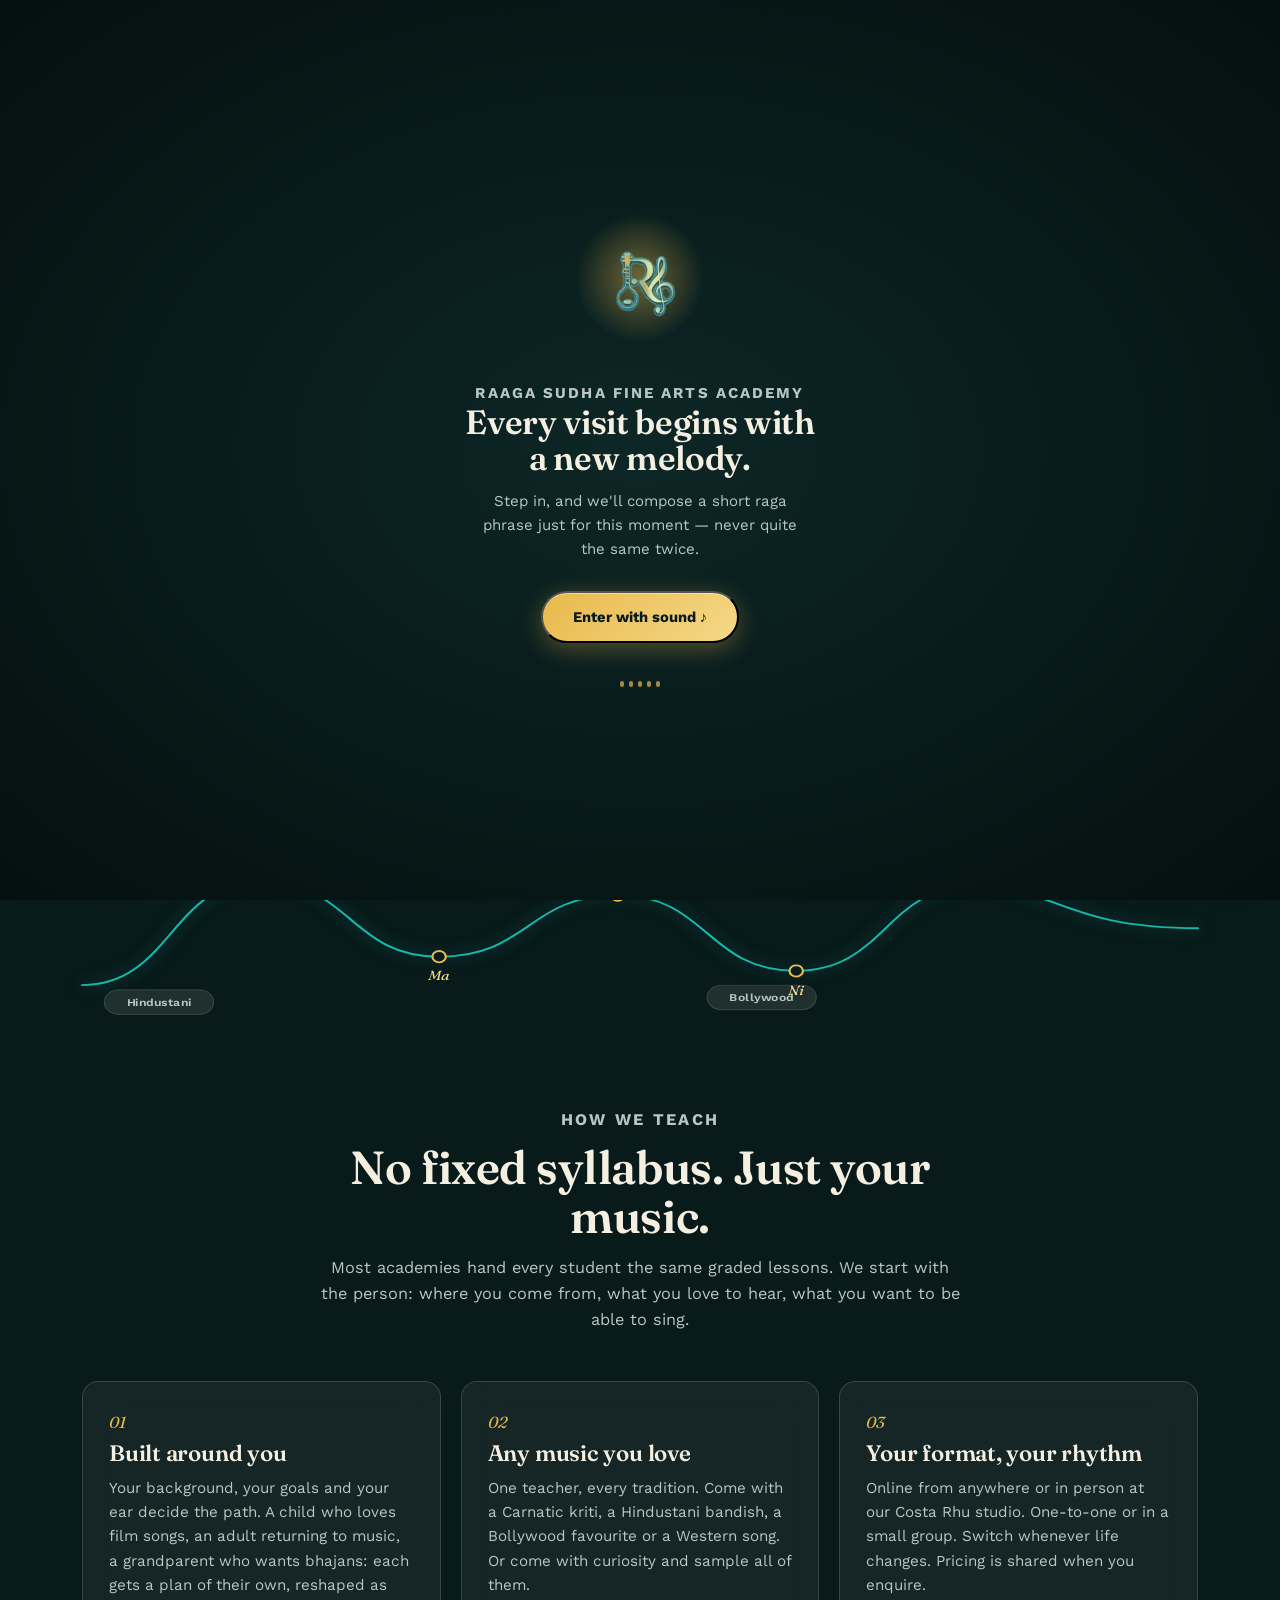
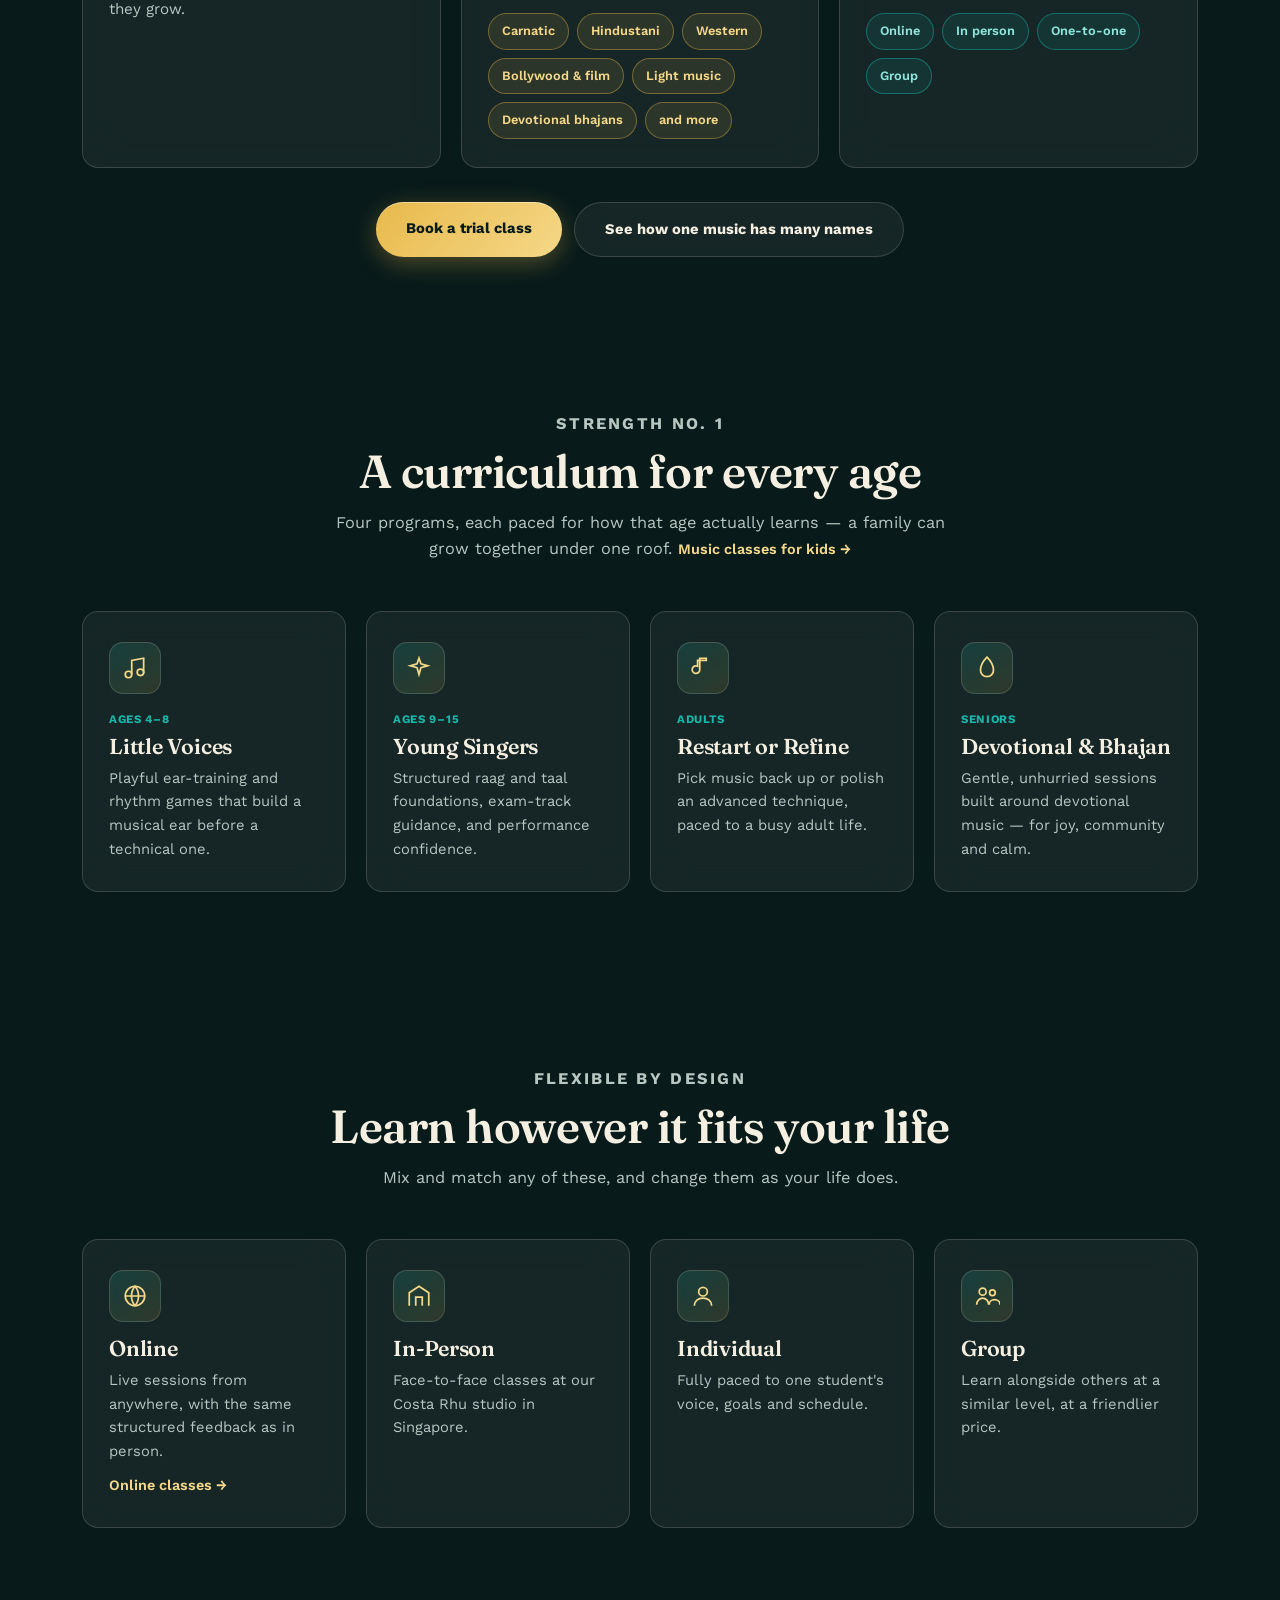
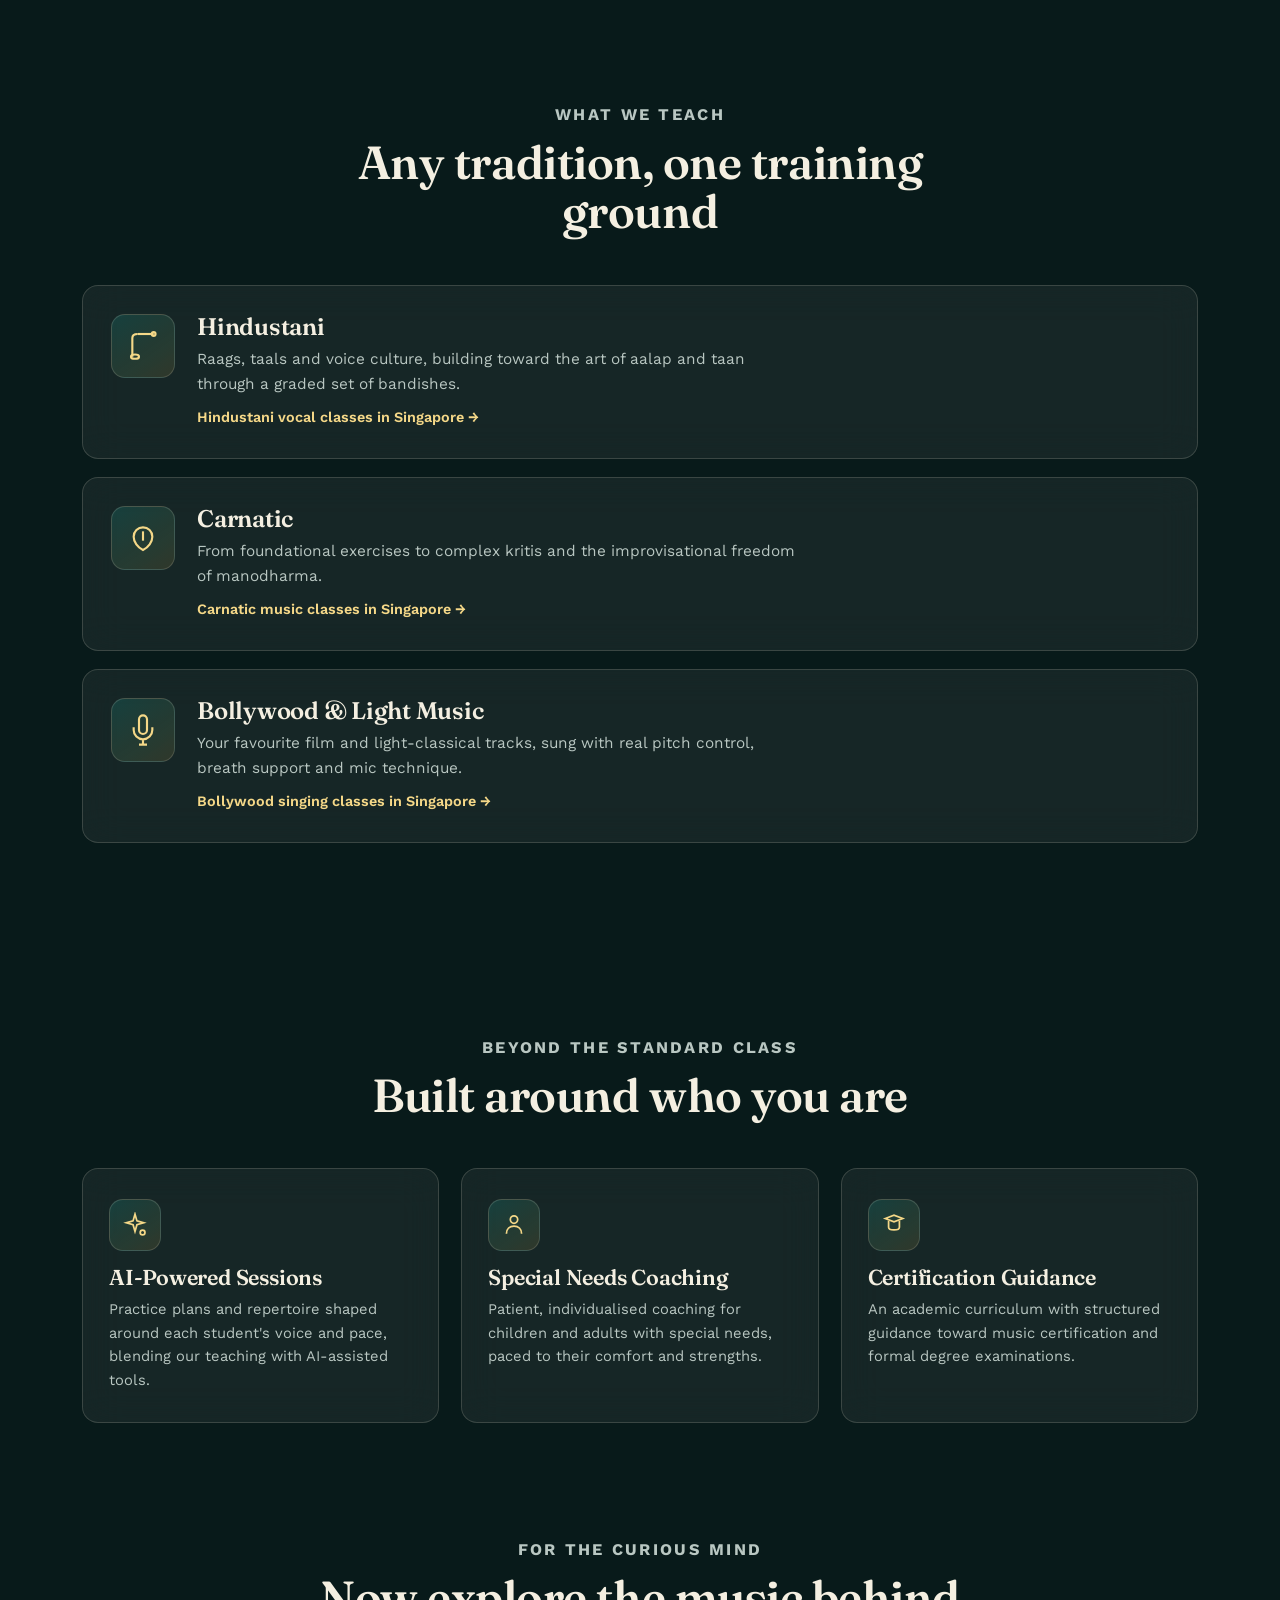
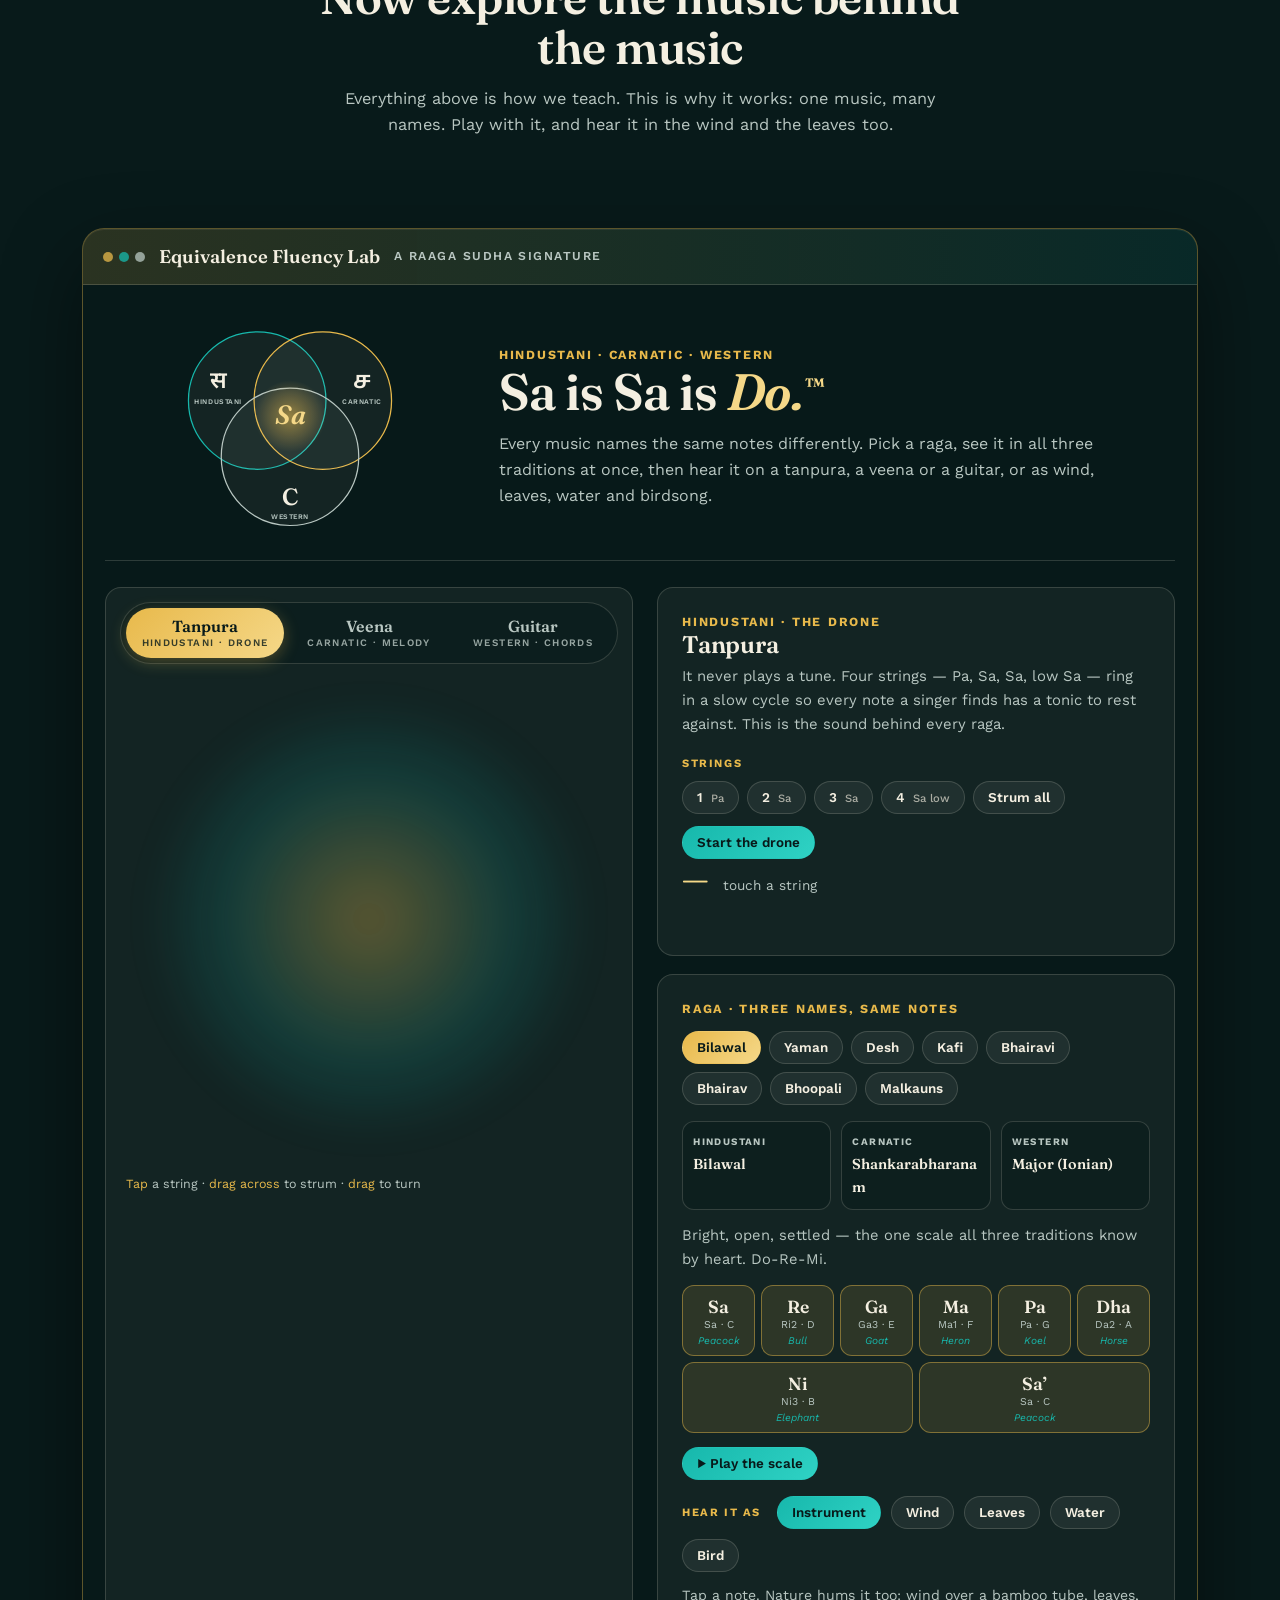
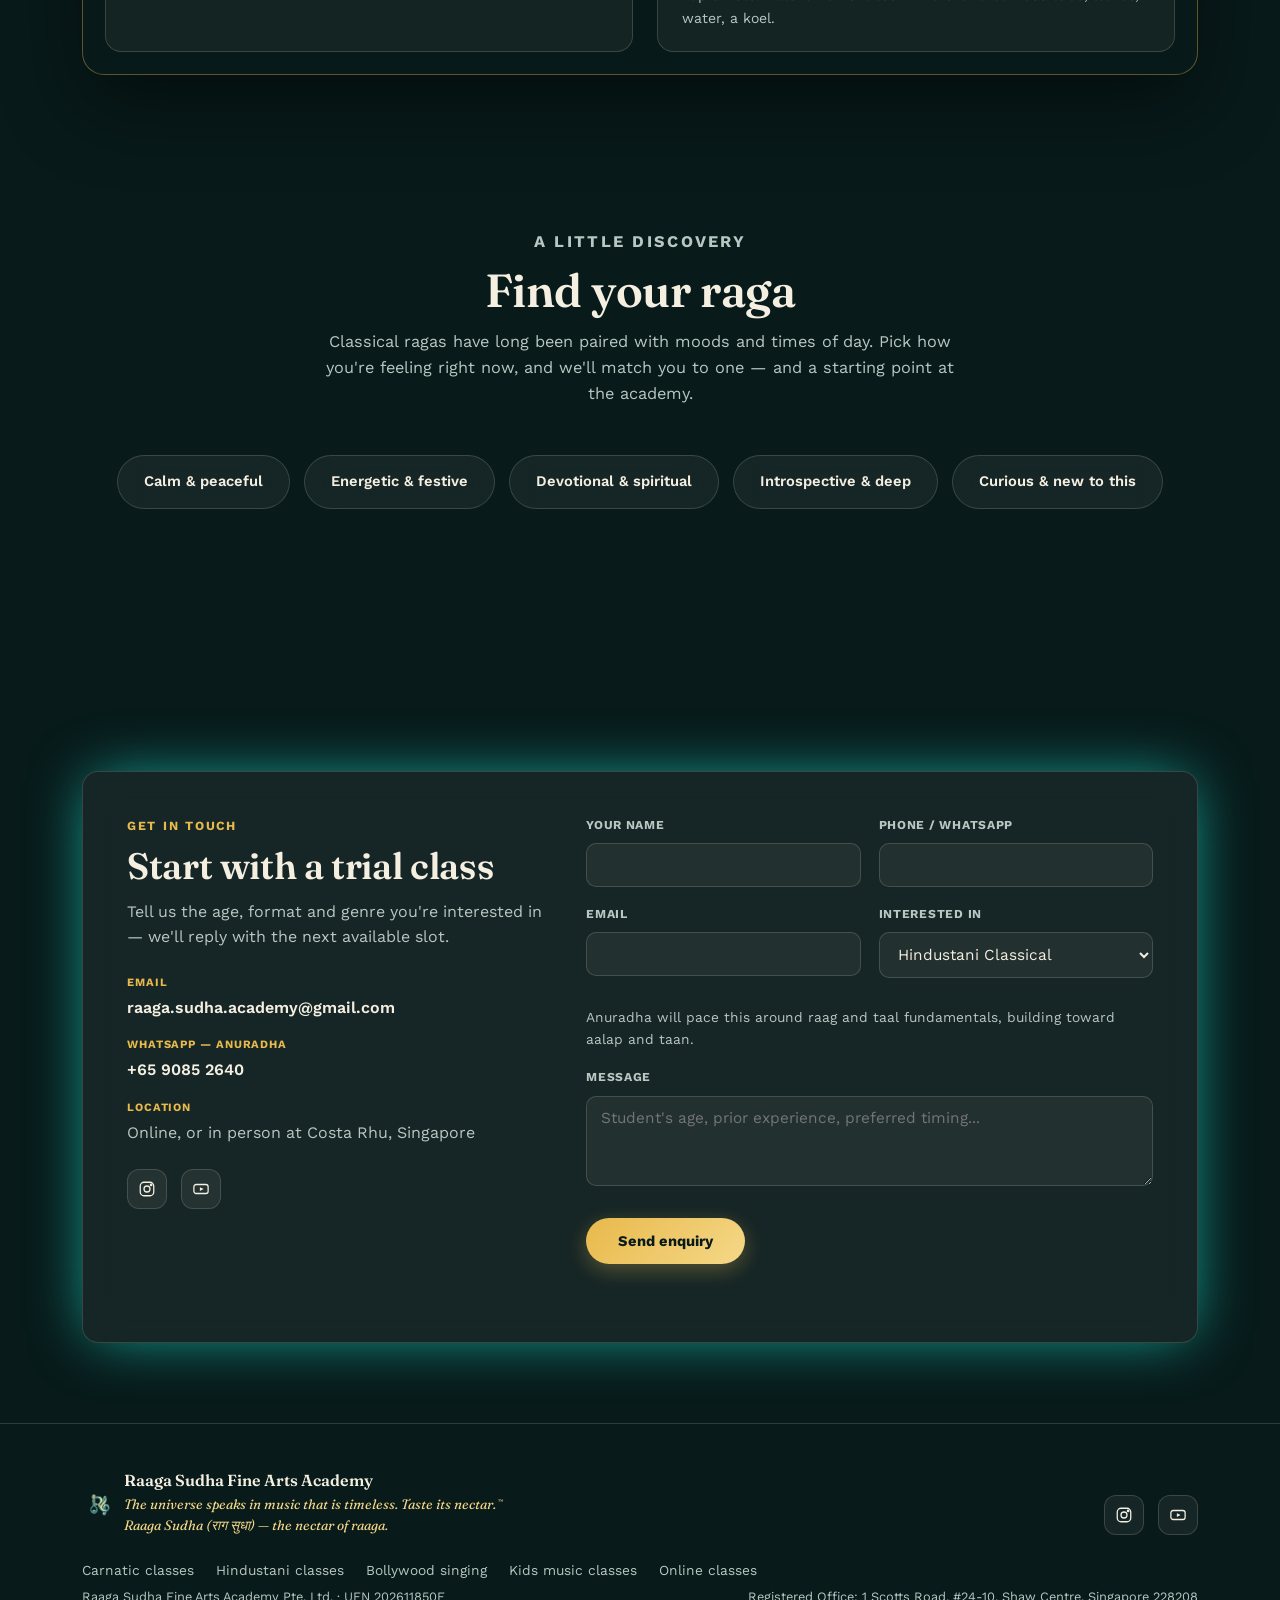
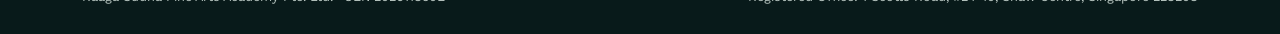
==== commit f72556b6: "Add SEO class pages, faster homepage and more analytics events - 5 class pages (Carnatic, Hindustani" ====
--- a/index.html
+++ b/index.html
@@ -1,10 +1,98 @@
 <!DOCTYPE html>
 <html lang="en">
 <head>
+<!-- Google tag (gtag.js) -->
+<script async src="https://www.googletagmanager.com/gtag/js?id=G-V64N5V9QJD"></script>
+<script>
+  window.dataLayer = window.dataLayer || [];
+  function gtag(){dataLayer.push(arguments);}
+  gtag('js', new Date());
+
+  gtag('config', 'G-V64N5V9QJD');
+</script>
 <meta charset="UTF-8">
 <meta name="viewport" content="width=device-width, initial-scale=1.0">
 <title>Raaga Sudha Fine Arts Academy — Music Classes in Singapore</title>
 <meta name="description" content="Raaga Sudha Fine Arts Academy — Hindustani, Carnatic, Bollywood and light music vocal training in Singapore, for every age, online or in person, one-to-one or in a group.">
+<!-- SEO: canonical URL, crawler hints -->
+<link rel="canonical" href="https://raagasudha.academy/">
+<meta name="robots" content="index, follow, max-image-preview:large">
+<meta name="theme-color" content="#081A1A">
+<link rel="icon" type="image/png" href="https://raagasudha.academy/logo.PNG">
+<link rel="apple-touch-icon" href="https://raagasudha.academy/logo.PNG">
+<link rel="preload" as="image" href="logo.PNG">
+<!-- Social previews: WhatsApp, Facebook, Instagram, LinkedIn, X -->
+<meta property="og:type" content="website">
+<meta property="og:site_name" content="Raaga Sudha Fine Arts Academy">
+<meta property="og:locale" content="en_SG">
+<meta property="og:url" content="https://raagasudha.academy/">
+<meta property="og:title" content="Raaga Sudha Fine Arts Academy — Music Classes in Singapore">
+<meta property="og:description" content="Carnatic, Hindustani, Western and Bollywood vocal classes for every age. No fixed syllabus — lessons shaped around you. Online or in person in Singapore. Book a trial class.">
+<meta property="og:image" content="https://raagasudha.academy/og-image.jpg">
+<meta property="og:image:width" content="1200">
+<meta property="og:image:height" content="630">
+<meta property="og:image:alt" content="Raaga Sudha Fine Arts Academy — music classes in Singapore for every age">
+<meta name="twitter:card" content="summary_large_image">
+<meta name="twitter:title" content="Raaga Sudha Fine Arts Academy — Music Classes in Singapore">
+<meta name="twitter:description" content="Carnatic, Hindustani, Western and Bollywood vocal classes for every age, online or in person in Singapore.">
+<meta name="twitter:image" content="https://raagasudha.academy/og-image.jpg">
+<!-- Structured data for Google (business + courses) -->
+<script type="application/ld+json">
+{
+  "@context": "https://schema.org",
+  "@graph": [
+    {
+      "@type": ["MusicSchool", "LocalBusiness"],
+      "@id": "https://raagasudha.academy/#academy",
+      "name": "Raaga Sudha Fine Arts Academy",
+      "legalName": "Raaga Sudha Fine Arts Academy Pte. Ltd.",
+      "alternateName": "Raaga Sudha",
+      "slogan": "The universe speaks in music that is timeless. Taste its nectar.",
+      "description": "Hindustani, Carnatic, Western, Bollywood and light music vocal training in Singapore for every age, online or in person, one-to-one or in a group.",
+      "url": "https://raagasudha.academy/",
+      "logo": "https://raagasudha.academy/logo.PNG",
+      "image": "https://raagasudha.academy/logo.PNG",
+      "email": "raaga.sudha.academy@gmail.com",
+      "telephone": "+6590852640",
+      "address": {
+        "@type": "PostalAddress",
+        "streetAddress": "1 Scotts Road, #24-10, Shaw Centre",
+        "addressLocality": "Singapore",
+        "postalCode": "228208",
+        "addressCountry": "SG"
+      },
+      "areaServed": [
+        {"@type": "Country", "name": "Singapore"},
+        {"@type": "Place", "name": "Online (worldwide)"}
+      ],
+      "knowsAbout": ["Carnatic music", "Hindustani classical music", "Western vocal music", "Bollywood singing", "Light music", "Devotional bhajans", "Voice training"],
+      "sameAs": [
+        "https://www.instagram.com/raagasudhafineartsacademy",
+        "https://www.youtube.com/@raagasudha2026"
+      ],
+      "hasOfferCatalog": {
+        "@type": "OfferCatalog",
+        "name": "Vocal music classes",
+        "itemListElement": [
+          {"@type": "Offer", "itemOffered": {"@type": "Course", "name": "Carnatic vocal classes", "description": "From foundational exercises to kritis and manodharma, online or in person in Singapore.", "provider": {"@id": "https://raagasudha.academy/#academy"}}},
+          {"@type": "Offer", "itemOffered": {"@type": "Course", "name": "Hindustani vocal classes", "description": "Raags, taals and voice culture building toward aalap and taan through graded bandishes.", "provider": {"@id": "https://raagasudha.academy/#academy"}}},
+          {"@type": "Offer", "itemOffered": {"@type": "Course", "name": "Bollywood and light music singing classes", "description": "Film and light-classical songs with pitch control, breath support and mic technique.", "provider": {"@id": "https://raagasudha.academy/#academy"}}},
+          {"@type": "Offer", "itemOffered": {"@type": "Course", "name": "Music classes for children (ages 4-15)", "description": "Little Voices (4-8) and Young Singers (9-15): ear training, rhythm, raag and taal foundations.", "provider": {"@id": "https://raagasudha.academy/#academy"}}},
+          {"@type": "Offer", "itemOffered": {"@type": "Course", "name": "Adult and senior singing classes", "description": "Restart or refine for adults; devotional and bhajan sessions for seniors.", "provider": {"@id": "https://raagasudha.academy/#academy"}}}
+        ]
+      }
+    },
+    {
+      "@type": "WebSite",
+      "@id": "https://raagasudha.academy/#website",
+      "url": "https://raagasudha.academy/",
+      "name": "Raaga Sudha Fine Arts Academy",
+      "publisher": {"@id": "https://raagasudha.academy/#academy"},
+      "inLanguage": "en-SG"
+    }
+  ]
+}
+</script>
 <link rel="preconnect" href="https://fonts.googleapis.com">
 <link rel="preconnect" href="https://fonts.gstatic.com" crossorigin>
 <link href="https://fonts.googleapis.com/css2?family=Fraunces:opsz,wght@9..144,300;9..144,450;9..144,600;9..144,700&family=Work+Sans:wght@300;400;500;600;700&family=Noto+Sans+Devanagari:wght@600&family=Noto+Sans+Tamil:wght@600&display=swap" rel="stylesheet">
@@ -463,6 +551,11 @@
   .gloss b{font-family:var(--display); font-weight:600; color:var(--ivory);}
   .gloss span{font-family:'Noto Sans Devanagari',var(--body); margin-left:4px;}
   h1 .tm{font-size:.3em;}
+  .more-link{display:inline-block; margin-top:10px; font-size:.9rem; font-weight:600; color:var(--gold-soft); text-decoration:none;}
+  .more-link:hover{color:var(--gold);}
+  .footer-explore{display:flex; flex-wrap:wrap; gap:10px 22px; margin:18px 0 6px; font-size:.86rem;}
+  .footer-explore a{color:var(--ivory-dim); text-decoration:none;}
+  .footer-explore a:hover{color:var(--gold-soft);}
 </style>
 </head>
 <body>
@@ -488,7 +581,7 @@
 <div id="noteField" aria-hidden="true"></div>
 
 <div id="gate">
-  <div class="gate-halo"><div class="halo-ring"></div><img id="gateLogo" alt="Raaga Sudha logo"></div>
+  <div class="gate-halo"><div class="halo-ring"></div><img id="gateLogo" alt="Raaga Sudha Fine Arts Academy logo" width="360" height="346"></div>
   <p class="kicker">Raaga Sudha Fine Arts Academy</p>
   <h2>Every visit begins with a new melody.</h2>
   <p>Step in, and we'll compose a short raga phrase just for this moment — never quite the same twice.</p>
@@ -520,7 +613,7 @@
 <header>
   <div class="nav">
     <a href="#top" class="brand">
-      <img src="[data-uri]" alt="Raaga Sudha logo">
+      <img src="logo.PNG" alt="Raaga Sudha Fine Arts Academy logo" width="360" height="346" decoding="async">
       <span class="brand-text">Raaga Sudha<span>Fine Arts Academy</span></span>
     </a>
     <button class="menu-toggle" id="menuToggle" aria-label="Toggle navigation" aria-expanded="false"><span></span><span></span><span></span></button>
@@ -541,7 +634,7 @@
     <div class="wrap">
       <div class="logo-halo">
         <div class="halo-ring"></div>
-        <img src="[data-uri]" alt="Raaga Sudha logo">
+        <img src="logo.PNG" alt="Raaga Sudha Fine Arts Academy logo" width="360" height="346" decoding="async">
       </div>
       <div class="hero-eyebrow"><span class="dot"></span><span class="kicker">Raaga Sudha Fine Arts Academy · Singapore</span></div>
       <p id="timeRaga"></p>
@@ -606,7 +699,7 @@
       <div class="section-head">
         <p class="kicker">Strength No. 1</p>
         <h2>A curriculum for every age</h2>
-        <p>Four programs, each paced for how that age actually learns — a family can grow together under one roof.</p>
+        <p>Four programs, each paced for how that age actually learns — a family can grow together under one roof. <a class="more-link" style="margin-top:0" href="/kids-music-classes-singapore/">Music classes for kids &rarr;</a></p>
       </div>
       <div class="grid-4">
         <div class="tile glass">
@@ -649,6 +742,7 @@
           <div class="icon-badge"><svg viewBox="0 0 24 24"><circle cx="12" cy="12" r="9"/><path d="M3 12h18M12 3a14 14 0 0 1 0 18 14 14 0 0 1 0-18z"/></svg></div>
           <h3>Online</h3>
           <p>Live sessions from anywhere, with the same structured feedback as in person.</p>
+          <a class="more-link" href="/online-indian-music-classes/">Online classes &rarr;</a>
         </div>
         <div class="tile glass">
           <div class="icon-badge"><svg viewBox="0 0 24 24"><path d="M3 21V9l9-6 9 6v12"/><path d="M9 21v-8h6v8"/></svg></div>
@@ -681,6 +775,7 @@
         <div>
           <h3>Hindustani</h3>
           <p>Raags, taals and voice culture, building toward the art of aalap and taan through a graded set of bandishes.</p>
+          <a class="more-link" href="/hindustani-vocal-classes-singapore/">Hindustani vocal classes in Singapore &rarr;</a>
         </div>
       </div>
       <div class="genre-row glass">
@@ -688,6 +783,7 @@
         <div>
           <h3>Carnatic</h3>
           <p>From foundational exercises to complex kritis and the improvisational freedom of manodharma.</p>
+          <a class="more-link" href="/carnatic-music-classes-singapore/">Carnatic music classes in Singapore &rarr;</a>
         </div>
       </div>
       <div class="genre-row glass">
@@ -695,6 +791,7 @@
         <div>
           <h3>Bollywood &amp; Light Music</h3>
           <p>Your favourite film and light-classical tracks, sung with real pitch control, breath support and mic technique.</p>
+          <a class="more-link" href="/bollywood-singing-classes-singapore/">Bollywood singing classes in Singapore &rarr;</a>
         </div>
       </div>
     </div>
@@ -891,7 +988,7 @@
   <div class="wrap">
     <div class="footer-top">
       <div class="footer-brand">
-        <img src="[data-uri]